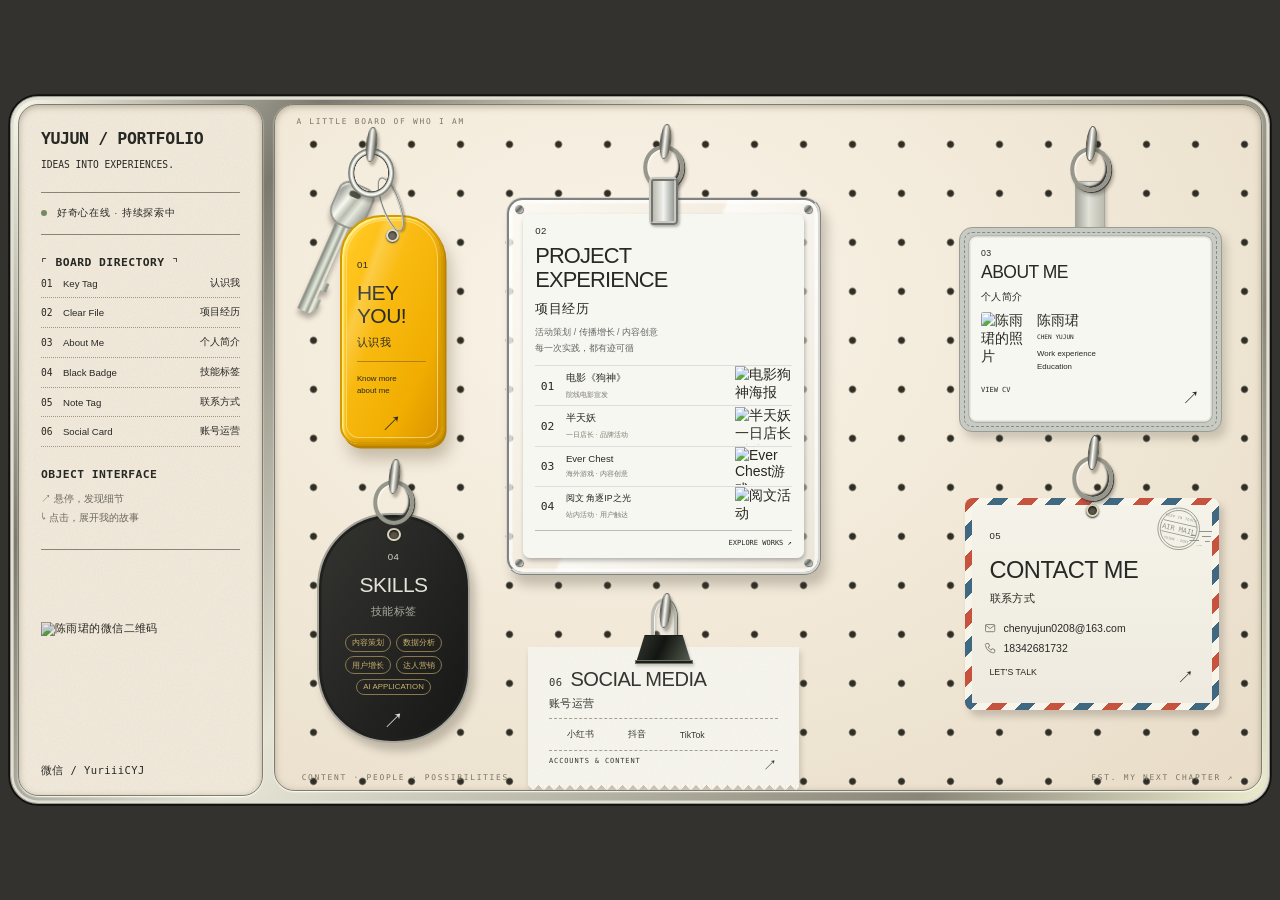
==== index.html @ a18d9fef "Add files via upload" ====
<!doctype html><html lang="zh-CN"><head><meta charset="utf-8"><meta name="viewport" content="width=device-width,initial-scale=1"><meta name="description" content="陈雨珺的作品洞洞板：产品运营、内容运营与品牌传播。"><title>陈雨珺 · 作品洞洞板</title><link rel="stylesheet" href="style.css"><link rel="preload" as="image" href="assets/contact-paper.webp"></head><body>
<main class="frame"><aside class="sidebar"><header><b>YUJUN / PORTFOLIO</b><p>IDEAS INTO EXPERIENCES.</p></header><div class="availability"><span></span> 好奇心在线 · 持续探索中</div><nav aria-label="作品集导览"><div class="section-label">⌜ BOARD DIRECTORY ⌝</div><button data-open="about"><i>01</i> Key Tag <em>认识我</em></button><button data-open="projects"><i>02</i> Clear File <em>项目经历</em></button><button data-open="profile"><i>03</i> About Me <em>个人简介</em></button><button data-open="skills"><i>04</i> Black Badge <em>技能标签</em></button><button data-open="contact"><i>05</i> Note Tag <em>联系方式</em></button><button data-open="accounts"><i>06</i> Social Card <em>账号运营</em></button></nav><div class="instructions"><b>OBJECT INTERFACE</b><p>↗ 悬停，发现细节<br>↳ 点击，展开我的故事</p></div><div class="statement">CURIOUS<br>ABOUT PEOPLE.<br>SERIOUS<br>ABOUT CONTENT<span>✳</span></div><footer class="qr-space" aria-label="微信二维码及微信号"><img src="assets/wechat-qr.png.webp" alt="陈雨珺的微信二维码" width="150" height="150"><span>微信 / YuriiiCYJ</span></footer></aside>
<section class="board" aria-label="互动作品洞洞板"><div class="board-top">A LITTLE BOARD OF WHO I AM</div>
<div class="object key-object"><span class="pin fixed-pin"></span><div class="key-assembly"><div class="hardware"><span class="ring"></span></div><div class="silver-key" aria-hidden="true"><span></span></div><button class="keytag" data-open="about"><span class="eyelet"></span><h2 class="tag-heading"><span class="tag-number">01</span>HEY<br>YOU!</h2><p class="tag-subtitle">认识我</p><div class="tiny">Know more<br>about me</div><span class="arrow">↗</span></button></div></div>
<div class="object works-object"><div class="hardware"><span class="pin"></span><span class="ring"></span></div><div class="clip"></div><div class="clear-badge" data-open="projects" role="button" tabindex="0" aria-label="打开Project"><span class="screw tl"></span><span class="screw tr"></span><span class="screw bl"></span><span class="screw br"></span><div class="work-paper"><h1 class="project-title tag-heading"><span class="tag-number">02</span>PROJECT<br>EXPERIENCE</h1><p class="project-subtitle tag-subtitle">项目经历</p><p class="work-intro">活动策划 / 传播增长 / 内容创意<br>每一次实践，都有迹可循</p><div class="project-list"><div><a class="project-row-link" href="dogman.html" aria-label="查看项目01详情"></a><b>01</b><span>电影《狗神》<small>院线电影宣发</small></span><img src="assets/image2.png.webp" alt="电影狗神海报"></div><div><a class="project-row-link" href="bantianyao.html" aria-label="查看项目02详情"></a><b>02</b><span>半天妖<small>一日店长 · 品牌活动</small></span><img src="assets/image12.png.webp" alt="半天妖一日店长活动"></div><div><a class="project-row-link" href="ever-chest.html" aria-label="查看项目03详情"></a><b>03</b><span>Ever Chest<small>海外游戏 · 内容创意</small></span><img src="assets/image18.jpeg.webp" alt="Ever Chest游戏"></div><div><a class="project-row-link" href="yuewen.html" aria-label="查看项目04详情"></a><b>04</b><span>阅文 角逐IP之光<small>站内活动 · 用户触达</small></span><img src="assets/image26.jpeg.webp" alt="阅文活动"></div></div><div class="badge-bottom"><span>EXPLORE WORKS ↗</span></div></div></div></div>
<div class="object profile-object"><div class="hardware"><span class="pin"></span><span class="ring"></span></div><div class="strap"></div><button class="id-holder" data-open="profile"><div class="id-card"><div class="profile-heading"><h2 class="tag-heading"><span class="tag-number">03</span>ABOUT ME</h2><p class="tag-subtitle">个人简介</p></div><section><img src="assets/image1.jpeg.webp" alt="陈雨珺的照片"><span><b>陈雨珺</b><small>CHEN YUJUN</small><p>Work experience<br>Education</p></span></section><footer>VIEW CV <span>↗</span></footer></div></button></div>
<div class="object skills-object"><div class="hardware"><span class="pin"></span><span class="ring"></span></div><button class="black-tag" data-open="skills"><span class="eyelet"></span><h2 class="tag-heading"><span class="tag-number">04</span>SKILLS</h2><p class="tag-subtitle">技能标签</p><div class="pills"><span>内容策划</span><span>数据分析</span><span>用户增长</span><span>达人营销</span><span>AI APPLICATION</span></div><span class="arrow">↗</span></button></div>
<div class="object contact-object"><div class="hardware"><span class="pin"></span><span class="ring"></span></div><button class="airmail" data-open="contact"><span class="eyelet"></span><div class="postmark" aria-hidden="true"><span>KEEP IN TOUCH</span><b>AIR MAIL</b><small>YUJUN · POST</small></div><h2 class="tag-heading"><span class="tag-number">05</span>CONTACT ME</h2><p class="tag-subtitle">联系方式</p><div class="contact-methods"><span aria-label="邮箱 chenyujun0208@163.com"><svg viewBox="0 0 24 24" fill="none" stroke="currentColor" stroke-width="1.5" aria-hidden="true"><rect x="3" y="5" width="18" height="14" rx="2"/><path d="m3 6 9 7 9-7"/></svg><span>chenyujun0208@163.com</span></span><span aria-label="电话 18342681732"><svg viewBox="0 0 24 24" fill="none" stroke="currentColor" stroke-width="1.5" aria-hidden="true"><path d="M5 3h4l2 5-3 2c2 3 3 4 6 6l2-3 5 2v4c0 2-2 3-4 2C9 19 5 15 3 7 2 5 3 3 5 3Z"/></svg><span>18342681732</span></span></div><footer>LET’S TALK <span>↗</span></footer></button></div>
<div class="object accounts-object receipt-object"><span class="pin fixed-pin"></span><div class="receipt-assembly key-assembly"><div class="binder-clip" aria-hidden="true"><i></i><b></b><span></span></div><button class="receipt-tag" data-open="accounts"><h2 class="tag-heading"><span class="tag-number">06</span>SOCIAL MEDIA</h2><p class="tag-subtitle">账号运营</p><div class="receipt-rule"></div><div class="receipt-platforms"><span><img src="assets/logo-xiaohongshu.svg" alt="">小红书</span><span><img src="assets/logo-tiktok.svg" alt="">抖音</span><span><img src="assets/logo-tiktok.svg" alt="">TikTok</span></div><footer>ACCOUNTS & CONTENT <span>↗</span></footer></button></div></div><div class="board-bottom">CONTENT · PEOPLE · POSSIBILITIES <span>EST. MY NEXT CHAPTER ↗</span></div></section></main>
<dialog id="modal" aria-labelledby="modal-title"><button class="close" aria-label="关闭弹窗">×</button><div id="modal-body"></div></dialog><div class="toast" role="status"></div><script src="app.js"></script></body></html>
---- style.css ----
*{box-sizing:border-box} :root{--ink:#282824;--paper:#f1e9da;--yellow:#f5ba13}body{margin:0;background:#33322e;color:var(--ink);font-family:Arial,"Microsoft YaHei",sans-serif}button{font:inherit;color:inherit;cursor:pointer}button:focus-visible{outline:3px solid #3d7280;outline-offset:6px}button{ -webkit-tap-highlight-color:transparent} .frame{margin:12px;min-height:calc(100vh - 24px);display:grid;grid-template-columns:295px 1fr;padding:8px;gap:12px;border-radius:32px;background:linear-gradient(125deg,#f9f9ec,#7b796d 18%,#e6e5d6 40%,#898678 80%,#eeeece);border:2px solid #9f9c8c;box-shadow:inset 0 0 0 3px #e2e0d6,0 0 0 2px #111}.sidebar,.board{border-radius:23px;border:2px solid #807b6b;box-shadow:inset 0 2px 7px #79725a80,0 1px 2px #fff;background-color:var(--paper)}.sidebar{padding:37px 27px 23px;display:flex;flex-direction:column;background-image:url("data:image/svg+xml,%3Csvg viewBox='0 0 180 180' xmlns='http://www.w3.org/2000/svg'%3E%3Cfilter id='n'%3E%3CfeTurbulence type='fractalNoise' baseFrequency='.8' numOctaves='3' stitchTiles='stitch'/%3E%3C/filter%3E%3Cpath fill='%238b7960' opacity='.1' filter='url(%23n)' d='M0 0h180v180H0z'/%3E%3C/svg%3E")}header b{font:700 19px monospace;letter-spacing:-.5px}header p{font:11px monospace;margin:12px 0 26px}.availability{border-block:1px solid #898476;padding:21px 0;font-size:11px;letter-spacing:1px}.availability span{display:inline-block;width:7px;height:7px;background:#788865;border-radius:50%;margin-right:7px}nav{margin-top:32px}.section-label,.instructions b{font:700 13px monospace;letter-spacing:.5px}nav button{display:flex;gap:12px;align-items:center;width:100%;background:none;border:0;border-bottom:1px dotted #9e9788;padding:10px 0;font-size:11px;text-align:left}nav button:hover{color:#9d7200;transform:translateX(3px)}nav i{font:11px monospace}nav em{font:11px monospace;margin-left:auto}.instructions{padding:27px 0 19px;border-bottom:1px solid #898476}.instructions p{font-size:11px;line-height:1.9;color:#6c685d}.statement{font-family:Impact,'Arial Narrow',sans-serif;font-stretch:condensed;font-size:33px;line-height:1.04;letter-spacing:-1px;margin:28px 0 23px;position:relative}.statement>span{position:absolute;font:54px Arial;right:0;bottom:0;color:#a88a30}.sidebar>footer{margin-top:auto;font:10px monospace}.sidebar footer p{font:10px Arial;margin:9px 0 17px}.sidebar footer small{font-size:8px;color:#777165}.board{position:relative;min-height:790px;overflow:hidden;background-image:radial-gradient(circle at center,#2e2d28 0 3px,#615b4c 3.5px,#f9f1e0 5px,transparent 5.5px),radial-gradient(ellipse at 35% 30%,#faf4e8,#e8dcc7);background-size:56px 56px,100% 100%;background-position:16px 17px,0 0}.board-top,.board-bottom{position:absolute;font:9px monospace;letter-spacing:2px;color:#7d7462;left:31px;right:31px}.board-top{top:21px}.board-bottom{bottom:20px;display:flex;justify-content:space-between}.object{position:absolute;transform-origin:50% 0}.hardware{position:absolute;top:0;left:50%;transform:translateX(-50%);width:52px;height:92px;z-index:5;pointer-events:none}.pin{position:absolute;top:0;left:21px;width:12px;height:40px;border:2px solid #5c5c54;border-radius:60%;background:linear-gradient(90deg,#59584e,#fff 43%,#c6c5b9 60%,#58574e);box-shadow:3px 4px 3px #29261f55;z-index:2;transform:rotate(6deg)}.ring{position:absolute;top:24px;left:3px;width:47px;height:51px;border:5px solid #97968a;border-radius:50%;box-shadow:inset 1px 1px 2px #fff,inset -2px -2px 2px #333,1px 1px 1px #333,3px 4px 4px #332e2755;background:transparent}.object button{transition:transform .3s,filter .3s}.object button:hover{transform:rotate(-2deg) translateY(-4px);filter:brightness(1.03)}.eyelet{display:block;width:15px;height:15px;background:#595548;border:3px solid #dad6bd;box-shadow:0 1px 2px #24231c,inset 0 1px 3px #000;border-radius:50%;position:absolute;left:calc(50% - 7px);top:14px}.key-object{left:6%;top:43px;width:150px;height:350px}.keytag{position:absolute;left:40px;top:100px;width:118px;height:262px;border-radius:48px 48px 20px 20px;text-align:left;padding:50px 17px 18px;background:linear-gradient(100deg,#efae00,#ffcc25 45%,#f3b000);border:3px solid #d39b06;box-shadow:inset 0 0 0 2px #ffdf68,6px 10px 12px #4b351d35}.keytag:before{content:'';position:absolute;width:6px;height:57px;background:linear-gradient(90deg,#494a45,#eee,#666);border-radius:50%;left:53px;top:-35px;transform:rotate(-14deg)}small{font-family:monospace}.keytag small{font-size:10px}.keytag h2{font-size:23px;font-weight:500;line-height:1.02;margin:13px 0 6px}.keytag p{font-size:12px;margin:0}.tiny{font-size:9px;line-height:1.5;border-top:1px solid #ad840c;padding-top:12px;margin-top:13px}.arrow{display:block;font-size:24px;text-align:center;margin-top:15px}.silver-key{position:absolute;left:14px;top:64px;width:35px;height:146px;transform:rotate(24deg);background:linear-gradient(90deg,#646661,#efefea 45%,#8f9188);clip-path:polygon(0 0,100% 0,100% 37%,63% 45%,63% 75%,88% 75%,88% 84%,64% 84%,64% 91%,82% 91%,82% 100%,37% 100%,37% 45%,0 37%);filter:drop-shadow(3px 3px 2px #333)}.works-object{left:32%;top:42px;width:35%;height:680px}.clip{position:absolute;top:62px;left:calc(50% - 17px);width:34px;height:55px;border:5px ridge #c7c8c1;border-radius:5px;z-index:6;background:linear-gradient(90deg,#bbb9ad,#f1f3ef,#989b95);box-shadow:2px 2px 3px #3336}.clear-badge{position:absolute;top:93px;width:100%;height:580px;padding:20px 16px;background:linear-gradient(115deg,#ffffff95,#eee8dd55 45%,#ffffffb0 46%,#e2e0d678);border:4px ridge #d7d8d1;border-radius:19px;box-shadow:7px 12px 12px #4d453747,inset 0 0 0 4px #fff9;text-align:left}.work-paper{background:#f7f7f1;height:100%;padding:22px 16px 14px;border-radius:8px;box-shadow:1px 3px 5px #5556}.work-paper>small{font-size:9px;letter-spacing:1px}.work-paper h1{font-size:clamp(27px,2.6vw,43px);font-weight:500;line-height:1.3;letter-spacing:-2px;margin:23px 0 17px}.work-paper h1 span{border-bottom:5px solid var(--yellow)}.work-intro{font-size:10px;line-height:1.8;margin-bottom:22px;color:#666}.project-list>div{height:61px;display:flex;align-items:center;border-top:1px solid #ddd;overflow:hidden}.project-list b{align-self:stretch;width:28px;display:grid;place-items:center;font:13px monospace}.project-list>div:first-child b{background:var(--yellow)}.project-list span{flex:1;padding:0 7px;font-size:12px;white-space:nowrap}.project-list small{display:block;font:8px Arial;margin-top:6px;color:#797970}.project-list img{width:74px;height:58px;object-fit:cover}.badge-bottom{border-top:1px solid #bbb;padding-top:16px;margin-top:4px;font-size:10px;display:flex;justify-content:space-between}.badge-bottom span{font:8px monospace}.screw{position:absolute;width:9px;height:9px;border-radius:50%;background:linear-gradient(135deg,#fff,#626661,#e9e9e1);box-shadow:1px 1px 1px #777}.tl{top:6px;left:7px}.tr{top:6px;right:7px}.bl{bottom:6px;left:7px}.br{bottom:6px;right:7px}.profile-object{right:5%;top:48px;width:25%;height:290px}.strap{position:absolute;top:63px;left:calc(50% - 17px);width:34px;height:94px;background:linear-gradient(90deg,#a3a59b,#e1e1d7 45%,#bbbbb0);box-shadow:2px 2px 4px #534e4450;border:1px solid #a7a89d}.id-holder{position:absolute;top:140px;background:#c8cbc3;padding:12px;border:1px solid #999c92;outline:1px dashed #858b82;outline-offset:-7px;border-radius:15px;width:100%;transform:rotate(3deg);box-shadow:5px 8px 10px #4a453638}.id-card{background:#f7f7f1;padding:12px;text-align:left;border-radius:6px;box-shadow:0 0 0 2px #e7e9df,0 0 0 3px #a5a89f}.id-card>div{font:12px monospace;display:flex;justify-content:space-between}.id-card>div small{font:9px Arial}.id-card section{display:flex;gap:12px;margin:15px 0 10px}.id-card img{width:55px;height:70px;object-fit:cover;border-radius:3px}.id-card section b{font-size:16px;font-weight:500}.id-card section small{display:block;font-size:7px;margin-top:4px}.id-card section p{font-size:9px;line-height:1.6}.id-card footer{display:flex;justify-content:space-between;font:8px monospace}.id-card footer span{font:20px Arial}.skills-object{left:8%;top:417px;width:175px;height:320px}.black-tag{position:absolute;top:62px;width:175px;height:263px;border-radius:85px;background:linear-gradient(120deg,#343431,#161715);border:3px double #a5a49b;box-shadow:6px 9px 10px #3d362c45,inset 0 0 0 3px #20211e;color:#e4e3d9;padding:44px 12px 20px}.black-tag small{font-size:8px;color:#9e9f95}.black-tag h2{font-size:24px;font-weight:400;margin:13px 0 2px;letter-spacing:2px}.black-tag p{font-size:12px;color:#aaa99f;margin:0 0 17px}.pills{display:flex;gap:5px;flex-wrap:wrap;justify-content:center}.pills span{border:1px solid #8a7750;border-radius:20px;font-size:9px;color:#cbb16d;padding:3px 7px}.black-tag .arrow{margin-top:14px}.contact-object{right:8%;top:400px;width:25%;height:322px}.airmail{position:absolute;top:75px;width:100%;padding:30px 20px 17px;border:9px solid transparent;border-radius:9px;background:linear-gradient(#f5f3e9,#eeeae0) padding-box,repeating-linear-gradient(135deg,#c5533e 0 12px,#f7f5e9 12px 23px,#416881 23px 35px,#f7f5e9 35px 47px) border-box;transform:rotate(-4deg);box-shadow:5px 7px 9px #4a3f353d;text-align:left}.airmail .eyelet{top:-1px}.airmail>small{font-size:8px}.airmail h2{font-size:25px;font-weight:500;line-height:1.05;margin:18px 0 10px;letter-spacing:-1px}.airmail p{font-size:11px}.contact-line{font:9px monospace;margin:22px 0 12px}.airmail footer{font-size:10px;display:flex;justify-content:space-between}.airmail footer span{font-size:19px}.stamp{position:absolute;right:15px;top:24px;border:1px dashed #8b8879;width:42px;height:48px;font-size:31px;text-align:center;color:#a5852a;transform:rotate(8deg)}.stamp small{display:block;font-size:5px;color:#555}.note{position:absolute;right:1.5%;top:377px;width:77px;transform:rotate(7deg);padding:23px 8px 10px;background:#ece3ce;box-shadow:3px 6px 5px #50443030;clip-path:polygon(0 0,100% 0,100% 98%,93% 100%,84% 98%,72% 100%,62% 98%,50% 100%,39% 98%,28% 100%,16% 98%,0 100%);z-index:0}.note b{font:8px monospace;line-height:1.4}.note p{font-size:7px;line-height:1.8}.note small{font:5px monospace}.tape{position:absolute;top:0;left:22px;background:#e8af00b3;width:30px;height:16px;transform:rotate(-5deg)}.barcode{height:20px;background:repeating-linear-gradient(90deg,#4a453b 0 1px,transparent 1px 3px,#4a453b 3px 5px,transparent 5px 7px);margin:12px 0 4px}dialog{border:1px solid #9a9585;border-radius:21px;padding:0;width:min(900px,90vw);max-height:88vh;color:#292924;background:#f5f2e9;box-shadow:0 30px 100px #0007}dialog::backdrop{background:#29261e66;backdrop-filter:blur(7px)}.close{position:absolute;right:19px;top:17px;width:34px;height:34px;z-index:3;border:1px solid #aaa6;border-radius:50%;background:transparent;color:inherit;font-size:25px}.modal-inner{padding:48px}.modal-eyebrow{font:10px monospace;letter-spacing:2px;color:#97896a}.modal-inner h2{font-size:31px;font-weight:400;margin:16px 0 30px}.about-modal{background:#171916;color:#f5f2e9;width:min(470px,90vw)}.about-modal .modal-inner{padding:35px 32px 0}.about-modal h2{font-size:16px;border-bottom:1px solid #c9c8be;padding-bottom:22px;margin:4px 0 20px}.about-copy{font-size:17px;line-height:2}.about-copy em{color:#f3c329;font-style:normal}.about-bottom{margin:30px -32px 0;padding:32px;background:var(--yellow);color:#292819}.about-bottom strong{font:48px Impact,Arial;line-height:.95;letter-spacing:-2px}.about-bottom p{font-size:11px;line-height:1.7;margin-top:20px}.profile-grid{display:grid;grid-template-columns:180px 1fr;gap:38px}.portrait{width:150px;border-radius:4px}.profile-grid h3{font-size:25px;font-weight:400}.profile-grid p{line-height:1.9;font-size:13px}.info-row{border-top:1px solid #d2cdbf;padding:16px 0}.info-row b{font-size:12px;color:#967121}.info-row p{margin:8px 0 0}.dark-modal{background:#151619;color:#eee}.carousel{display:flex;gap:20px;overflow-x:auto;scroll-snap-type:x mandatory;padding:12px 5px 27px;scrollbar-color:#a18d53 #343432}.skill-card{flex:0 0 215px;scroll-snap-align:start}.skill-art{height:235px;border-radius:110px;background:#e5ddca;position:relative;padding:48px 25px;overflow:hidden;color:#252825}.skill-art:before{content:'';position:absolute;top:20px;left:calc(50% - 8px);width:16px;height:16px;background:#1a1d19;border-radius:50%;box-shadow:inset 0 0 0 3px #b4ae9d}.skill-art .symbol{font:bold 70px monospace;letter-spacing:-8px;margin-top:15px}.skill-art .strip{position:absolute;bottom:37px;left:-10px;background:#e9b917;width:250px;padding:9px;transform:rotate(-9deg);font:12px monospace;text-align:center}.skill-card:nth-child(even) .skill-art{background:#bcc3b7}.skill-card h3{font-size:17px;margin:20px 0 8px}.skill-card p{font-size:11px;line-height:1.8;color:#aaa}.carousel-controls{display:flex;justify-content:space-between;align-items:center;font:10px monospace;color:#aaa}.carousel-controls button{border:1px solid #8886;border-radius:50%;width:37px;height:37px;background:transparent;color:inherit;margin-left:8px}.contact-card{flex:0 0 300px;scroll-snap-align:center;border-radius:10px;background:#e9bd32;padding:30px;color:#292820;min-height:230px}.contact-card:nth-child(2){background:#d2d9ca}.contact-card:nth-child(3){background:#e4dac5}.contact-card h3{font-size:24px;font-weight:400}.contact-card p{font:14px monospace;overflow-wrap:anywhere}.contact-card button,.contact-card a{display:inline-block;margin-top:15px;border:1px solid #5557;padding:9px 12px;color:inherit;font-size:11px;background:none;text-decoration:none;border-radius:3px}.toast{position:fixed;bottom:25px;left:50%;transform:translateX(-50%);background:#232822;color:#fff;padding:12px 20px;border-radius:30px;opacity:0;pointer-events:none;transition:opacity .2s;font-size:12px;z-index:10}.toast.show{opacity:1}.project-preview{display:flex;gap:14px;overflow-x:auto}.project-preview img{width:130px;height:170px;object-fit:cover;border-radius:5px}.project-preview p{font-size:11px}.coming{border-top:1px solid #ccc;padding-top:18px;margin-top:24px;font-size:13px;color:#79715f}@media(min-width:1600px){.frame{grid-template-columns:330px 1fr}.board{min-height:calc(100vh - 44px)}.works-object{width:33%;left:33%}.clear-badge{height:620px}.project-list>div{height:70px}.project-list img{height:67px;width:90px}.skills-object{top:46%;left:11%}.contact-object{top:46%}.profile-object{width:24%}.note{top:48%}}@media(max-width:1150px){.frame{grid-template-columns:240px 1fr}.sidebar{padding:30px 20px}.statement{font-size:27px}.board{min-height:780px}.works-object{left:31%;width:37%}.key-object{left:1%;transform:scale(.85);transform-origin:top left}.skills-object{left:3%;transform:scale(.85);transform-origin:top left}.profile-object{right:3%;width:27%}.id-holder{padding:10px}.id-card{padding:8px}.id-card section{gap:6px}.id-card img{width:42px;height:59px}.id-card section b{font-size:14px}.contact-object{right:2%;width:28%}.note{display:none}.work-paper{padding:20px 10px}.project-list img{width:54px}.project-list span{font-size:10px}.airmail{padding:30px 12px 14px}.contact-line{font-size:8px}}@media(max-width:800px){.frame{grid-template-columns:1fr;margin:6px;padding:6px;gap:8px;border-radius:25px}.sidebar{padding:22px}.sidebar header{display:flex;align-items:center;justify-content:space-between}.sidebar header p{margin:0;font-size:8px}.availability,.instructions,.statement,.sidebar>footer,.section-label{display:none}nav{display:flex;margin-top:17px;gap:12px}nav button{font-size:10px;gap:4px;padding:7px 0;justify-content:center}nav em{display:none}.board{min-height:1060px}.works-object{left:39%;top:35px;width:55%;height:630px}.clear-badge{height:555px}.work-paper h1{font-size:33px}.key-object{left:4%;top:38px;transform:scale(.85)}.skills-object{left:5%;top:390px;transform:scale(.86)}.profile-object{left:5%;top:744px;width:43%}.profile-object .hardware{top:-90px}.strap{top:-20px;height:63px}.id-holder{top:40px}.contact-object{top:707px;right:5%;width:43%}.airmail{padding:26px 15px 14px}.board-top{font-size:7px;left:20px}.board-bottom{font-size:7px;letter-spacing:0;left:20px;right:20px}.board-bottom span{display:none}.profile-grid{grid-template-columns:1fr;gap:12px}.profile-grid>div:first-child{display:flex;align-items:center;gap:20px}.portrait{width:85px}.modal-inner{padding:42px 24px 25px}.modal-inner h2{font-size:26px}.skill-card{flex-basis:190px}.contact-card{flex-basis:260px}.project-list span{font-size:11px}.project-list img{width:60px}}@media(prefers-reduced-motion:reduce){*{transition:none!important;scroll-behavior:auto!important}}
@media(max-width:500px){nav{gap:6px}nav button{font-size:9px;white-space:nowrap;gap:3px}.board{min-height:1640px}.key-object{left:8%;top:48px;transform:scale(.83)}.skills-object{left:auto;right:4%;top:58px;transform:scale(.82);transform-origin:top right}.works-object{left:8%;top:395px;width:84%}.clear-badge{height:560px}.work-paper{padding:23px 17px}.work-paper h1{font-size:35px}.project-list span{font-size:12px}.project-list img{width:80px}.profile-object{left:13%;top:1100px;width:74%}.profile-object .hardware{top:-85px}.id-card{padding:13px}.id-card img{width:58px;height:73px}.id-card section{gap:15px}.id-card section b{font-size:18px}.id-card section p{font-size:11px}.contact-object{top:1300px;right:14%;width:72%}.airmail{padding:30px 24px 18px}.contact-line{font-size:10px}.airmail h2{font-size:28px}.board-top{letter-spacing:1px}.note{display:none}}@media(hover:none){.object button:hover{transform:none}.id-holder{transform:rotate(2deg)}.airmail{transform:rotate(-3deg)}}

/* Revised board labels and interactions */
.qr-space{min-height:112px}.work-paper h1.project-title{font-family:Arial,sans-serif;font-size:clamp(21px,2.1vw,32px);font-weight:500;letter-spacing:-1px;line-height:1.13;margin:20px 0 9px}.project-subtitle{font-size:17px;margin:0 0 18px}.work-intro{font-size:10px}.clear-badge:hover{transform:none!important}.project-list{overflow:visible}.project-list>div{position:relative;transform-origin:center;transition:transform .45s ease,box-shadow .45s ease,background .4s;overflow:visible}.project-list>div:first-child b{background:transparent}.project-list b{transition:background .4s}.project-list>div:hover{z-index:2;background:#fffef7;animation:project-breathe 2.4s ease-in-out infinite;box-shadow:0 5px 15px #41361b20}.project-list>div:hover b{background:var(--yellow)}@keyframes project-breathe{0%,100%{transform:scale(1.025)}50%{transform:scale(1.065)}}.profile-object{top:38px}.contact-object{top:361px;right:5%;width:25%}.airmail{padding:25px 18px 14px}.airmail h2{font-size:25px;margin:17px 0 8px;max-width:160px}.airmail .stamp{top:14px;right:12px;transform:rotate(10deg) scale(.8);transform-origin:top right}.contact-methods{display:flex;gap:16px;font-size:11px;margin:18px 0}.accounts-object{right:4%;top:628px;width:26%;height:170px}.accounts-object .hardware{transform:translateX(-50%) scale(.7);transform-origin:top center}.account-tag{position:absolute;top:45px;width:100%;border:1px solid #8e9480;outline:1px dashed #899078;outline-offset:-6px;border-radius:8px;background:linear-gradient(115deg,#e0e3cf,#c6cdb5);box-shadow:4px 7px 9px #4a3f353d;padding:23px 19px 13px;text-align:left;transform:rotate(3deg)}.account-tag .eyelet{top:8px;width:11px;height:11px}.account-tag>small{font-size:8px;letter-spacing:1px}.account-tag h2{font-size:21px;font-weight:400;margin:10px 0}.account-tag p{font-size:10px;margin:6px 0 14px}.account-tag footer{font:8px monospace;display:flex;justify-content:space-between}.account-tag footer span{font:18px Arial}.board{min-height:870px}.skills-hint{font-size:12px;color:#999c92;margin-top:-13px}.text-skills{display:grid;grid-template-columns:repeat(3,1fr);gap:20px;padding:25px 5px}.text-skill{border:1px solid #827c65;border-radius:7px;background:#e9e2cf;color:#282921;text-align:left;padding:23px 21px;transform:rotate(var(--tilt));transition:transform .35s,background .35s,box-shadow .35s;align-self:start;min-height:175px;box-shadow:3px 6px 0 #0003}.text-skill:nth-child(even){background:#c7cdbb}.text-skill small{font-size:8px;letter-spacing:1px}.text-skill h3{font-size:20px;font-weight:500;margin:22px 0 15px;display:flex;justify-content:space-between}.text-skill h3 span{font-size:18px;color:#777}.text-skill p{font-size:11px;line-height:1.8;margin:0}.text-skill:hover,.text-skill[aria-expanded=true]{transform:rotate(0) translateY(-6px);background:#f0c846;box-shadow:5px 13px 20px #0004}.skill-detail{border-top:1px solid #78705760;margin-top:17px;padding-top:14px;font-size:12px;line-height:1.8}.account-list{display:grid;grid-template-columns:1fr 1fr;gap:15px}.account-list article{border:1px solid #c5c6b5;padding:24px;border-radius:7px;background:#e8eadf}.account-list article:first-child{grid-column:1/-1}.account-list small{font-size:9px;color:#6d775c;letter-spacing:1px}.account-list h3{font-size:21px;font-weight:500;margin:12px 0}.account-list p,.accounts-intro{font-size:12px;color:#6b6c60;line-height:1.7}.account-stats{display:flex;gap:35px;margin:23px 0 12px}.account-stats span{font-size:11px}.account-stats b{display:block;font-size:27px;font-weight:500;margin-bottom:7px}.account-list .source-note{font-size:9px;color:#888}.id-card>div{font-size:11px}.id-card>div small{font-size:9px}
@media(min-width:1600px){.board{min-height:max(870px,calc(100vh - 44px))}.contact-object{top:360px}.accounts-object{top:640px}.skills-object{top:417px}}
@media(min-width:801px) and (max-width:1150px){.contact-object{right:2%;width:28%;top:350px}.accounts-object{right:2%;width:28%;top:610px}.airmail h2{font-size:23px;max-width:125px}.id-card>div{font-size:9px}.id-card>div small{font-size:8px}.work-paper h1.project-title{font-size:21px}.project-subtitle{font-size:15px}.work-intro{font-size:9px}.contact-methods{gap:12px}.qr-space{min-height:105px}.board{min-height:840px}}
@media(max-width:800px){nav{flex-wrap:wrap;gap:7px 13px}nav button{width:calc(33.333% - 9px);justify-content:space-between;font-size:10px}nav em{display:inline;font-size:9px}.qr-space{display:none!important}.board{min-height:1300px}.profile-object{top:744px}.contact-object{top:707px;right:5%;width:43%}.accounts-object{top:1060px;right:15%;width:70%}.account-tag{padding:27px 24px 18px}.text-skills{grid-template-columns:1fr 1fr;gap:18px}.text-skill{padding:20px 16px}.account-stats{gap:20px}.work-paper h1.project-title{font-size:26px}}
@media(max-width:500px){.board{min-height:1910px}.profile-object{top:1100px}.contact-object{top:1330px;right:14%;width:72%}.accounts-object{top:1640px;right:14%;width:72%}.airmail{padding:30px 24px 20px}.airmail h2{font-size:29px}.work-paper h1.project-title{font-size:31px}.project-subtitle{font-size:19px}.work-intro{font-size:10px}.text-skills{grid-template-columns:1fr;gap:20px;padding:23px 8px}.text-skill{min-height:155px}.account-list{grid-template-columns:1fr}.account-stats{gap:19px}.account-stats b{font-size:22px}.account-list article{padding:19px}.account-stats span{font-size:10px}.id-card>div{font-size:12px}.id-card>div small{font-size:10px}}
@media(prefers-reduced-motion:reduce){.project-list>div:hover{animation:none;transform:scale(1.025)}}
@media(min-width:801px){.board{min-height:max(920px,calc(100vh - 44px))}.accounts-object{top:675px}}
@media(min-width:801px) and (max-width:1150px){.board{min-height:910px}.accounts-object{top:665px}}
@media(max-width:500px){.clear-badge{height:585px}.accounts-object{top:1680px}.board{min-height:1950px}}

/* Physical objects and resume */
.badge-bottom{justify-content:flex-end}.project-list span{white-space:normal}.project-list>div:last-child>span{font-size:10px}.contact-methods{display:flex;flex-direction:column;gap:9px;margin:18px -6px 15px}.contact-methods>span{display:flex;align-items:center;gap:6px;font-size:10px;white-space:nowrap}.contact-methods svg{width:14px;height:14px;flex:none;opacity:.7}.contact-methods small{font-size:8px;color:#777064}.postmark{position:absolute;right:13px;top:13px;width:61px;height:61px;border:1px solid #62675c;border-radius:50%;color:#62675c;display:flex;flex-direction:column;align-items:center;justify-content:center;transform:rotate(13deg);opacity:.68;outline:1px solid #62675c;outline-offset:-5px}.postmark span{font:5px monospace;letter-spacing:.5px}.postmark b{font:10px monospace;border-block:1px solid;margin:4px 0;padding:2px 0}.postmark small{font:5px monospace}.postmark:after{content:'';position:absolute;width:28px;height:25px;right:-17px;top:20px;background:repeating-linear-gradient(0deg,transparent 0 6px,#62675c 6px 7px);transform:skewY(-10deg)}.accounts-object{top:675px}.accounts-object .hardware{display:none}.account-tag.polaroid{top:35px;padding:12px 12px 17px;background:linear-gradient(120deg,#fffefa,#e9e7df);border:1px solid #d7d2c8;outline:none;border-radius:2px;box-shadow:1px 2px 1px #c7c2b8,5px 12px 15px #342c2740;transform:rotate(4deg)}.polaroid-photo{aspect-ratio:1.4;overflow:hidden;position:relative;background:#636050;box-shadow:inset 0 0 4px #0005}.polaroid-photo img{width:100%;height:100%;object-fit:cover;object-position:50% 44%;filter:saturate(.72) contrast(.94)}.polaroid-photo small{position:absolute;bottom:0;left:0;right:0;padding:20px 8px 7px;background:linear-gradient(transparent,#0008);color:#fff;font:8px monospace;letter-spacing:1px}.polaroid h2{display:flex;justify-content:space-between;font-size:21px;margin:15px 5px 7px}.polaroid h2 span{font-size:18px}.polaroid p{margin:0 5px;font-size:9px}.photo-tape{position:absolute;z-index:2;left:34%;top:-13px;width:36%;height:25px;background:#dac78bb0;transform:rotate(-7deg);box-shadow:inset 0 0 5px #f4e4b460;clip-path:polygon(2% 0,100% 4%,98% 95%,0 100%)}.board{min-height:max(1030px,calc(100vh - 44px))}.key-object{perspective:700px}.key-object>.fixed-pin{left:calc(50% - 5px);top:0;z-index:8}.key-assembly{position:absolute;inset:0;transform-origin:50% 24px;will-change:transform}.key-assembly .hardware .ring{border:none;background:radial-gradient(ellipse at center,transparent 51%,#44463f 53%,#d8dad0 57%,#fff 62%,#92968a 67%,#44473f 73%,transparent 76%);box-shadow:3px 5px 4px #3c322c55;width:53px;height:57px;left:0}.key-assembly .keytag,.key-assembly .keytag:hover{transform:none!important;filter:none}.keytag{background:linear-gradient(115deg,#ffdc47 0%,#ffc51e 14%,#f1ad00 74%,#d99300);box-shadow:inset 2px 2px 3px #fff7a0,inset -3px -3px 4px #c17f0070,2px 2px 0 #ce9400,4px 5px 0 #b98100,9px 17px 18px #48341545;border-color:#d49b00}.keytag:after{content:'';position:absolute;inset:4px;border:1px solid #ffe897a0;border-radius:43px 43px 15px 15px;pointer-events:none;background:linear-gradient(110deg,transparent 20%,#fff3 25%,transparent 40%)}.keytag:before{z-index:2;left:45px;top:-48px;width:17px;height:62px;border:3px ridge #d7d9ce;border-radius:50%;background:transparent;transform:rotate(-20deg);box-shadow:2px 2px 2px #3a322a50}.silver-key{clip-path:none;background:none;filter:drop-shadow(3px 6px 3px #3a322a60);width:43px;height:161px;left:9px;top:59px;transform:rotate(24deg)}.silver-key:before{content:'';position:absolute;top:0;left:0;width:43px;height:51px;border-radius:13px 13px 18px 18px;background:linear-gradient(105deg,#656963,#f8f9ef 34%,#b7bbae 50%,#e6e8de 63%,#74796e);box-shadow:inset 0 0 0 2px #8e9288,inset 2px 3px 2px #fff;z-index:1}.silver-key:after{content:'';position:absolute;top:44px;left:13px;width:22px;height:114px;background:linear-gradient(90deg,#71766a,#e8ede1 35%,#969b8e 52%,#f4f5e9 65%,#6c7365);clip-path:polygon(0 0,70% 0,70% 65%,100% 65%,100% 74%,70% 74%,70% 83%,94% 83%,94% 92%,65% 100%,0 100%)}.silver-key span{position:absolute;left:13px;top:8px;width:16px;height:9px;background:#4e5046;border-radius:6px;z-index:2;border:2px ridge #d8dccf}.cv-modal{width:min(960px,94vw)}.cv-inner h2>span{display:inline-block;font-size:13px;color:#807863;margin-left:14px}.cv-education h3,.cv-work>h3{font:12px monospace;letter-spacing:1px;border-bottom:1px solid #bbb3a2;padding-bottom:13px;color:#887023}.cv-education{margin-bottom:36px}.cv-education>div{display:grid;grid-template-columns:170px 1fr 170px;gap:15px;padding:12px 0;font-size:13px}.cv-education time,.cv-job time{font:11px monospace;color:#88816e}.cv-education b{font-weight:500}.cv-job{position:relative;border-left:1px solid #d7d0bf;margin-left:4px;padding:9px 0 23px 25px}.cv-job:before{content:'';width:7px;height:7px;border-radius:50%;background:#b3974e;position:absolute;left:-4px;top:13px}.cv-job h4{font-size:18px;margin:10px 0 6px;font-weight:500}.cv-role{font-size:12px;color:#98803f;margin:0}.cv-job ul{padding-left:17px;margin-top:17px}.cv-job li{font-size:12px;line-height:1.95;color:#57584e;margin-bottom:10px}.cv-inner{padding:45px 50px}.about-copy{font-size:16px}
@media(min-width:801px) and (max-width:1150px){.board{min-height:1030px}.contact-methods>span{font-size:8px;gap:4px}.contact-methods svg{width:12px;height:12px}.contact-methods small{font-size:7px}.postmark{width:52px;height:52px}.accounts-object{top:705px}.project-list>div:last-child>span{font-size:9px}}
@media(max-width:800px){.board{min-height:1460px}.accounts-object{top:1060px;max-width:300px}.contact-methods>span{font-size:10px}.cv-education>div{grid-template-columns:1fr 1fr}.cv-education time{grid-column:1/-1}.cv-inner{padding:45px 27px}}
@media(max-width:500px){.board{min-height:2090px}.accounts-object{top:1770px;right:14%;width:72%}.polaroid-photo{aspect-ratio:1.45}.contact-methods>span{font-size:10px}.cv-education>div{grid-template-columns:1fr}.cv-education time{grid-column:auto}.cv-inner h2>span{display:block;margin:10px 0 0}.cv-job{padding-left:18px}.cv-job h4{font-size:16px}}
@media(prefers-reduced-motion:reduce){.key-assembly{will-change:auto}}

.cv-modal .close{position:sticky;float:right;top:17px;right:auto;margin:17px 19px -51px 0;background:#f5f2e9;z-index:10}
@media(max-width:500px){nav button{width:calc(50% - 7px);gap:5px;font-size:10px}nav em{font-size:10px}.board{min-height:2130px}}
/* Consistent object typography */
.board .tag-heading{font-family:Arial,"Microsoft YaHei",sans-serif;font-weight:500;letter-spacing:-.6px;line-height:1.1;margin:0 0 9px;text-align:left}.board .tag-number{display:block;font:11px/1 Arial,sans-serif;letter-spacing:.5px;margin-bottom:15px;color:inherit}.board .tag-subtitle{font-family:Arial,"Microsoft YaHei",sans-serif;font-size:12px;font-weight:400;line-height:1.4;letter-spacing:.5px;margin:0 0 15px;text-align:left}.keytag .tag-heading{font-size:24px}.keytag .tag-number{margin-bottom:13px}.keytag .tag-subtitle{margin-bottom:0}.work-paper h1.tag-heading{font-size:clamp(21px,2.1vw,32px);margin:0 0 10px}.work-paper .tag-number{margin-bottom:23px}.work-paper .tag-subtitle{font-size:16px;margin-bottom:18px}.id-card>.profile-heading{display:block}.profile-heading .tag-heading{font-size:18px}.profile-heading .tag-number{margin-bottom:8px;font-size:10px}.profile-heading .tag-subtitle{font-size:10px;margin:0}.id-card section{margin-top:12px}.black-tag .tag-heading{font-size:24px;text-align:center}.black-tag .tag-number{font-size:11px;margin-bottom:13px;color:#d1d1c3}.black-tag .tag-subtitle{text-align:center;font-size:12px;margin-bottom:17px}.black-tag{padding-top:42px}.airmail .tag-heading{font-size:25px;max-width:170px;margin:6px 0 10px}.airmail .tag-number{margin-bottom:21px}.airmail .tag-subtitle{margin-bottom:15px}.airmail .postmark{top:9px;right:8px;transform:rotate(13deg) scale(.8);transform-origin:top right}
/* Clear acrylic ticket with a perforated stub */
.accounts-object .hardware{display:block;top:0;left:50%;transform:translateX(-50%) scale(.65)}.account-tag.acrylic-ticket{top:47px;display:flex;padding:0;width:100%;min-height:216px;border:2px solid #e9f5eeaa;outline:none;border-radius:12px;background:linear-gradient(118deg,#ffffffa3 0%,#d8e6df55 31%,#ffffffb5 32%,#ffffff30 37%,#c0d6cd4d 69%,#f9fff7a6 100%);backdrop-filter:blur(2px);box-shadow:inset 1px 2px 1px #fff,inset -2px -2px 2px #8aafa080,2px 3px 0 #a3b5aa,4px 5px 0 #e3ead9b0,8px 13px 14px #3b403833;transform:rotate(-3deg);overflow:visible;color:#303f37;text-shadow:0 1px 0 #ffffff80}.acrylic-ticket:before,.acrylic-ticket:after{content:'';position:absolute;right:39px;width:16px;height:9px;background:#ede4d1;border:1px solid #b6c5b7;z-index:2;box-shadow:inset 0 1px 2px #67746844}.acrylic-ticket:before{top:-2px;border-top:0;border-radius:0 0 12px 12px}.acrylic-ticket:after{bottom:-2px;border-bottom:0;border-radius:12px 12px 0 0}.ticket-main{flex:1;min-width:0;padding:29px 17px 20px}.ticket-main .tag-heading{font-size:25px!important;margin:0 0 9px!important;display:block}.ticket-main .tag-number{margin-bottom:14px}.ticket-main .tag-subtitle{font-size:12px;margin:0 0 17px}.ticket-platforms{font:9px/1.5 Arial,sans-serif;margin:0!important;white-space:nowrap}.ticket-stub{width:48px;flex:none;border-left:1px dashed #788f8270;display:flex;align-items:center;justify-content:space-between;flex-direction:column;padding:22px 8px 15px;background:linear-gradient(90deg,#e8f2df30,#ffffff59);border-radius:0 10px 10px 0}.ticket-stub>span:first-child{writing-mode:vertical-rl;font:8px monospace;letter-spacing:2px}.ticket-stub b{font:23px Arial;font-weight:400;color:#62796b}.ticket-stub .ticket-arrow{font:22px Arial}.ticket-hole{position:absolute;top:8px;left:calc(50% - 5px);width:11px;height:11px;border:2px ridge #d0ded0;border-radius:50%;background:#686c5960;box-shadow:inset 1px 1px 2px #3b493c,0 1px 1px #fff}
@media(min-width:801px) and (max-width:1150px){.profile-heading .tag-heading{font-size:15px}.board .profile-heading .tag-subtitle{font-size:10px}.ticket-main{padding:28px 10px 18px}.ticket-main .tag-heading{font-size:22px!important}.ticket-platforms{font-size:8px}.work-paper h1.tag-heading{font-size:21px}.airmail .tag-heading{font-size:23px;max-width:125px}.ticket-stub{width:39px}.acrylic-ticket:before,.acrylic-ticket:after{right:30px}}
@media(max-width:800px){.profile-heading .tag-heading{font-size:17px}.airmail .tag-heading{font-size:24px}}
@media(max-width:500px){.work-paper h1.tag-heading{font-size:31px}.profile-heading .tag-heading{font-size:21px}.airmail .tag-heading{font-size:27px}.accounts-object{top:1785px}.ticket-main{padding:30px 20px 22px}.ticket-main .tag-heading{font-size:28px!important}.ticket-platforms{font-size:10px}.board{min-height:2130px}}
.work-paper h1 .tag-number{border-bottom:0}.acrylic-ticket .ticket-stub b{font-size:23px}.acrylic-ticket .ticket-stub>span:first-child{font-size:8px}
@media(min-width:801px){.contact-object{top:401px}.accounts-object{top:740px}.board{min-height:max(1100px,calc(100vh - 44px))}}
@media(min-width:801px) and (max-width:1150px){.contact-object{top:395px}.accounts-object{top:750px}}

/* One pivot per hanging object. Mounting pins remain fixed to the board. */
.hanging-assembly{position:absolute;inset:0;transform-origin:50% 24px;will-change:transform}.object>.fixed-pin{left:calc(50% - 5px);top:0;z-index:8}.object .hardware{transform:translateX(-50%);top:0}.object button:hover{transform:none!important;filter:none}.object .id-holder,.object .airmail,.object .account-tag{transform:none}.accounts-object .hardware{display:block}.accounts-object .ticket-hole{top:8px}.account-tag.acrylic-ticket{background:#2358c8;color:#fff;border:2px solid #7ea9fa;backdrop-filter:none;text-shadow:none;box-shadow:inset 1px 2px 0 #8cb4ff,inset -2px -2px 0 #15449f,3px 4px 0 #153e91,8px 12px 14px #192c5838}.ticket-stub{background:#1745a6;border-color:#b9d1ff80}.acrylic-ticket .ticket-stub b{color:#fff}.ticket-main .tag-subtitle{color:#fff;font-weight:500}.ticket-platforms{font-weight:500;color:#eff5ff}.acrylic-ticket:before,.acrylic-ticket:after{background:#eee5d3;border-color:#9bb8ed}.ticket-hole{background:#192c48;border-color:#b9c9e1}
@media(min-width:801px){body.fitted-board{height:100vh;overflow:hidden;display:flex;align-items:center;justify-content:center}.fitted-board .frame{width:1440px;height:810px;min-height:0;flex:none;margin:0;grid-template-columns:280px 1fr;gap:12px}.fitted-board .board{min-height:0;height:786px}.fitted-board .sidebar{padding:28px 25px 20px}.fitted-board .sidebar nav{margin-top:22px}.fitted-board nav button{padding:9px 0}.fitted-board .availability{padding:16px 0}.fitted-board .instructions{padding:20px 0 14px}.fitted-board .statement{font-size:30px;margin:23px 0 12px}.fitted-board .qr-space{min-height:65px}.fitted-board .key-object{left:35px;top:25px;width:150px;height:360px;transform:none}.fitted-board .skills-object{left:48px;top:405px;width:175px;height:325px;transform:none}.fitted-board .works-object{left:265px;top:22px;width:360px;height:540px}.fitted-board .clear-badge{top:83px;height:470px;padding:16px}.fitted-board .work-paper{padding:16px 14px 10px}.fitted-board .work-paper h1.tag-heading{font-size:27px;line-height:1.08}.fitted-board .work-paper .tag-number{margin-bottom:10px}.fitted-board .work-paper .tag-subtitle{font-size:15px;margin-bottom:10px}.fitted-board .work-intro{margin:0 0 13px;font-size:10px}.fitted-board .project-list>div{height:50px}.fitted-board .project-list img{height:48px;width:65px}.fitted-board .project-list span{font-size:11px}.fitted-board .badge-bottom{padding-top:10px}.fitted-board .clip{top:60px}.fitted-board .profile-object{left:auto;right:45px;top:24px;width:300px;height:302px}.fitted-board .strap{height:68px}.fitted-board .id-holder{top:115px}.fitted-board .id-card{padding:12px}.fitted-board .profile-heading .tag-heading{font-size:20px}.fitted-board .profile-heading .tag-number{margin-bottom:6px}.fitted-board .profile-heading .tag-subtitle{font-size:11px}.fitted-board .id-card section{margin:10px 0 5px}.fitted-board .id-card img{width:52px;height:65px}.fitted-board .contact-object{left:auto;right:48px;top:378px;width:290px;height:325px}.fitted-board .airmail{top:72px;padding:24px 20px 16px}.fitted-board .airmail .tag-heading{font-size:27px;max-width:220px}.fitted-board .airmail .tag-number{margin-bottom:18px}.fitted-board .contact-methods>span{font-size:12px;gap:8px}.fitted-board .contact-methods small{font-size:9px}.fitted-board .accounts-object{left:267px;right:auto;top:580px;width:357px;height:170px}.fitted-board .account-tag.acrylic-ticket{top:59px;min-height:128px}.fitted-board .ticket-main{padding:20px 21px 15px}.fitted-board .ticket-main .tag-heading{font-size:23px!important;line-height:1}.fitted-board .ticket-main .tag-heading br{display:none}.fitted-board .ticket-main .tag-heading br:after{content:' '}.fitted-board .ticket-main .tag-number{margin-bottom:9px}.fitted-board .ticket-main .tag-subtitle{margin-bottom:9px}.fitted-board .ticket-platforms{font-size:10px}.fitted-board .ticket-stub{width:54px;padding:15px 10px}.fitted-board .ticket-stub>span:first-child{writing-mode:horizontal-tb;font-size:7px;letter-spacing:0}.fitted-board .acrylic-ticket:before,.fitted-board .acrylic-ticket:after{right:45px}.fitted-board .board-top{top:14px;left:25px}.fitted-board .board-bottom{bottom:10px}.fitted-board .ticket-hole{left:calc(50% - 5px)}}
/* Fanned text cards */
.fan-modal{width:min(1040px,95vw);max-height:92vh;overflow:auto}.fan-inner{text-align:center;padding:38px 25px 25px}.fan-inner h2{margin:16px 0 22px}.skill-fan{position:relative;height:380px;margin-top:15px;isolation:isolate}.fan-skill{position:absolute;left:calc(50% - 115px);top:36px;width:230px;height:280px;padding:25px 22px;border-radius:12px;border:1px solid #bcb496;background:#e8e1ce;color:#282a24;box-shadow:0 10px 22px #0005;text-align:left;transform-origin:50% 105%;transform:translate(var(--x),var(--y)) rotate(var(--angle));transition:transform .4s cubic-bezier(.2,.8,.2,1),box-shadow .4s,background .3s;animation:fan-in .65s both;animation-delay:calc(var(--i)*.05s);z-index:calc(var(--i) + 1)}.fan-skill:nth-child(even){background:#cbd4c0}.fan-skill small{font:9px monospace;letter-spacing:.5px}.fan-skill h3{font-size:24px;font-weight:500;margin:28px 0 16px}.fan-skill p{font-size:12px;line-height:1.8}.fan-skill>div{font-size:11px;line-height:1.8;border-top:1px solid #8f90745c;padding-top:15px}.fan-skill footer{font:8px monospace;position:absolute;bottom:20px;left:22px;letter-spacing:1px}.fan-skill:hover,.fan-skill:focus-visible,.fan-skill[aria-pressed=true]{z-index:20;transform:translate(var(--x),-15px) rotate(0deg) scale(1.12);background:#f1c84a;box-shadow:0 25px 40px #0007}@keyframes fan-in{from{opacity:0;transform:translate(0,80px) rotate(0) scale(.8)}to{opacity:1}}
/* Project folder */
.folder-modal{width:min(1040px,95vw);background:#f5f5f1;max-height:94vh}.folder-inner{text-align:center;padding:35px 25px 25px}.folder-inner h2{font-size:26px;margin-bottom:22px}.project-folder{position:relative;height:365px;margin:25px auto 0;isolation:isolate}.folder-back{position:absolute;left:calc(50% - 185px);bottom:23px;width:370px;height:185px;background:#1b91ba;border:1px solid #5ec5df;border-radius:15px;box-shadow:0 20px 35px #1f718c2b}.folder-back:before{content:'';position:absolute;left:0;top:-25px;width:150px;height:40px;background:#1b91ba;border:1px solid #5ec5df;border-bottom:0;border-radius:15px 15px 0 0}.folder-card{position:absolute;top:16px;left:calc(50% - 90px);width:180px;height:238px;padding:8px 8px 13px;border-radius:12px;border:1px solid #d9d9d1;background:#fff;box-shadow:0 7px 15px #183b4830;transform-origin:50% 110%;transform:translate(var(--x),var(--y)) rotate(var(--angle));transition:transform .4s cubic-bezier(.2,.8,.2,1),box-shadow .4s;z-index:calc(var(--i) + 2);animation:fan-in .7s both;animation-delay:calc(var(--i)*.07s);text-align:left}.folder-card img{width:100%;height:151px;object-fit:cover;border-radius:7px}.folder-card small{font:8px Arial;display:block;color:#81867e;margin:9px 3px 7px}.folder-card h3{font-size:12px;margin:0 3px;font-weight:500}.folder-card>span{display:block;font-size:8px;margin:7px 3px;color:#368dab}.folder-card:hover,.folder-card:focus-visible,.folder-card[aria-pressed=true]{z-index:20;transform:translate(var(--x),-23px) rotate(0) scale(1.12);box-shadow:0 22px 35px #184c4d4d}.folder-front{position:absolute;left:calc(50% - 185px);bottom:5px;width:370px;height:143px;background:linear-gradient(140deg,#55d4e9,#24b9df);border:1px solid #8febfa;border-radius:16px;box-shadow:inset 0 2px 1px #c3ffff8f,0 14px 20px #118dae33;z-index:10;pointer-events:none;text-align:left;padding:25px;color:white}.folder-front>span{font:bold 26px/1 Arial;letter-spacing:-1px}.folder-front>b{position:absolute;right:28px;top:24px;border:1px solid #e3ffffb0;border-radius:50%;width:49px;height:49px;display:grid;place-items:center;font:25px Arial}.folder-front small{display:block;font:9px monospace;margin-top:20px;letter-spacing:1px}.project-caption{min-height:65px;text-align:center;margin:13px auto 0;max-width:600px}.project-caption b{font-size:14px;font-weight:500}.project-caption p{font-size:11px;line-height:1.7;color:#798179;margin:8px 0}.folder-inner .skills-hint{color:#8b938b}
@media(max-width:800px){.fan-modal,.folder-modal{width:95vw}.skill-fan{height:360px;transform:scale(.78);transform-origin:50% 20%;margin-inline:-65px}.project-folder{transform:scale(.78);transform-origin:50% 10%;margin-inline:-65px;height:330px}.folder-inner h2{font-size:22px}.fan-inner h2{font-size:25px}.hanging-assembly{transform-origin:50% 24px}}
@media(max-width:500px){.fan-inner{padding:42px 15px 10px}.skill-fan{transform:scale(.46);transform-origin:50% 0;min-width:760px;left:50%;margin-left:-380px;height:380px;margin-top:35px;margin-bottom:-175px}.fan-skill{font-size:16px}.fan-skill:hover,.fan-skill:focus-visible,.fan-skill[aria-pressed=true]{transform:translate(var(--x),-20px) rotate(0deg) scale(1.2)}.folder-inner{padding:42px 15px 15px}.folder-inner h2{font-size:18px}.project-folder{transform:scale(.48);transform-origin:50% 0;min-width:760px;left:50%;margin-left:-380px;margin-top:35px;height:365px;margin-bottom:-175px}.project-caption{padding:0 12px}.accounts-object .acrylic-ticket{min-height:216px}.skills-hint{font-size:11px}.fan-inner{min-height:340px}}
@media(prefers-reduced-motion:reduce){.fan-skill,.folder-card{animation:none}.hanging-assembly{will-change:auto}}
@media(min-width:801px){.skill-fan{transform:scale(.88);transform-origin:50% 0}}

.clear-badge{cursor:pointer}.project-row-link{position:absolute;inset:0;z-index:5}.clear-badge:focus-visible{outline:3px solid #3d7280;outline-offset:6px}.project-list>div:focus-within{background:#fff8df;transform:scale(1.025)}.project-list>div:focus-within b{background:var(--yellow)}

/* WeChat and minimal contact panel */
.sidebar .statement{display:none}.sidebar>footer.qr-space{display:flex!important;align-items:flex-start;flex-direction:column;gap:10px;margin-top:auto;padding-top:20px;min-height:0;font:12px monospace;letter-spacing:.5px}.qr-space img{display:block;width:150px;height:150px;object-fit:contain;background:white;padding:7px;box-sizing:content-box;border:1px solid #b4ad9b}.qr-space span{display:block}.contact-modal{width:min(650px,92vw);background:#faf9f4}.contact-simple{padding:72px 35px 44px}.contact-row{display:grid;grid-template-columns:65px 1fr auto;gap:15px;align-items:center;padding:23px 0;border-bottom:1px solid #b8b4a9}.contact-row:first-of-type{border-top:1px solid #b8b4a9}.contact-row>span{font:12px monospace;letter-spacing:1px}.contact-row>b{font-size:17px;font-weight:400;overflow-wrap:anywhere}.contact-row button{border:1px solid #77786b;background:transparent;padding:7px 12px;font-size:12px;border-radius:2px;cursor:pointer}.contact-row button:hover,.contact-row button:focus-visible{background:#262820;color:#fff}.sr-only{position:absolute!important;width:1px;height:1px;padding:0!important;margin:-1px!important;overflow:hidden;clip:rect(0,0,0,0);white-space:nowrap;border:0}@media(max-width:800px){.sidebar>footer.qr-space{margin-top:20px;align-items:center}.qr-space img{width:150px;height:150px}}@media(max-width:500px){.contact-simple{padding:60px 20px 28px}.contact-row{grid-template-columns:45px 1fr auto;gap:8px}.contact-row>b{font-size:13px}.contact-row>span{font-size:10px}.contact-row button{padding:6px 8px}}

/* Paper collage contact card */
.qr-space img{background:transparent;border:0;padding:0;mix-blend-mode:multiply}.sidebar>footer.qr-space{gap:12px}
.contact-modal{width:min(720px,96vw);background:transparent;border:0;box-shadow:none;overflow:visible;max-height:95vh}.contact-modal .close{z-index:10;right:0;top:0;background:#f7f4ec;border:1px solid #bcb8ac}.contact-collage{position:relative;margin:64px 48px 60px;isolation:isolate}.contact-simple{position:relative;padding:60px 35px 48px 50px;background-color:#e6dfcf;background-image:url("data:image/svg+xml,%3Csvg viewBox='0 0 180 180' xmlns='http://www.w3.org/2000/svg'%3E%3Cfilter id='n'%3E%3CfeTurbulence type='fractalNoise' baseFrequency='.65' numOctaves='3' stitchTiles='stitch'/%3E%3C/filter%3E%3Cpath fill='%236a5c45' opacity='.18' filter='url(%23n)' d='M0 0h180v180H0z'/%3E%3C/svg%3E");box-shadow:1px 4px 8px #29231520;transform:rotate(-1deg);color:#651d17;clip-path:polygon(2% 0,100% 0,100% 100%,2% 100%,2% 94%,0 94%,0 90%,2% 90%,2% 84%,0 84%,0 80%,2% 80%,2% 74%,0 74%,0 70%,2% 70%,2% 64%,0 64%,0 60%,2% 60%,2% 54%,0 54%,0 50%,2% 50%,2% 44%,0 44%,0 40%,2% 40%,2% 34%,0 34%,0 30%,2% 30%,2% 24%,0 24%,0 20%,2% 20%,2% 14%,0 14%,0 10%,2% 10%)}.gingham{position:absolute;inset:32px 25px -20px -22px;background-color:#efe4d5;background-image:repeating-linear-gradient(0deg,#8b302854 0 22px,transparent 22px 44px),repeating-linear-gradient(90deg,#8b302878 0 22px,transparent 22px 44px);transform:rotate(-10deg);box-shadow:0 3px 6px #30251425;z-index:-1}.contact-row{border-bottom:1px solid #762a172b;grid-template-columns:60px 1fr auto;gap:12px;padding:22px 0}.contact-row:first-of-type{border-top:0}.contact-row:last-child{border-bottom:0}.contact-row>span{font-family:'Comic Sans MS','KaiTi',cursive;font-size:15px;letter-spacing:0}.contact-row>b{font-family:'Comic Sans MS','KaiTi',cursive;font-size:17px}.contact-row button{border:0;border-bottom:1px solid #81282070;color:#6b1b15;padding:5px;font-family:inherit}.contact-row button:hover,.contact-row button:focus-visible{background:#6b1b15;color:#fff}.paper-glasses{position:absolute;right:-15px;top:-20px;width:190px;height:58px;transform:rotate(7deg);z-index:3;border-top:9px solid #171919;border-radius:8px;filter:drop-shadow(2px 4px 2px #0004);display:flex;justify-content:space-between}.paper-glasses:after{content:'';position:absolute;width:25px;height:14px;border-top:5px solid #151717;border-radius:50%;left:82px;top:6px}.paper-glasses i{width:82px;height:51px;border:6px solid #171919;border-top-width:8px;border-radius:12% 18% 40% 45%;background:linear-gradient(135deg,#fff7,#fff0 60%)}.silver-star{position:absolute;left:-42px;bottom:-40px;font-size:114px;line-height:1;z-index:3;color:#a3a7a5;text-shadow:2px 2px 0 white,-2px -2px 0 #e4e5de,4px 6px 2px #393e3d;transform:rotate(-14deg)}.wax-seal{position:absolute;right:-25px;bottom:-32px;width:80px;height:80px;display:grid;place-items:center;z-index:3;background:radial-gradient(circle at 35% 25%,#b14d40,#872821 60%,#571712);border:5px double #591912;border-radius:48% 52% 45% 53%;box-shadow:inset 2px 3px 4px #e5896380,2px 4px 3px #0004;color:#641c18;text-shadow:1px 1px #c76651;font:46px Georgia;transform:rotate(14deg)}
@media(max-width:600px){.contact-collage{margin:60px 25px 60px}.contact-simple{padding:48px 17px 35px 25px}.contact-row{grid-template-columns:42px 1fr auto;gap:7px;padding:20px 0}.contact-row>b{font-size:12px}.contact-row>span{font-size:12px}.paper-glasses{transform:rotate(7deg) scale(.75);transform-origin:right top}.silver-star{font-size:85px;left:-25px;bottom:-35px}.wax-seal{width:60px;height:60px;right:-12px;font-size:34px}.contact-row button{font-size:11px}}
/* Desktop reference assets and one-page resume */
.about-modal{width:min(480px,64vh,94vw);background:transparent;color:#292b29;border:0;border-radius:0;box-shadow:none;overflow:visible;max-height:none}.about-modal .close{right:-24px;top:8px;background:#f1eee5;border:1px solid #b6b2a5;color:#343730}.typewriter-about{width:100%;aspect-ratio:1046/1503;background:url('assets/typewriter-blank.png.webp') center/100% 100% no-repeat;position:relative}.typewriter-copy{position:absolute;top:8%;left:20%;width:58%;font-family:'Courier New','Microsoft YaHei',monospace}.about-modal .typewriter-copy h2{font:10px 'Courier New',monospace;letter-spacing:.8px;border-bottom:1px solid #a7a18e;margin:0 0 23px;padding:0 0 12px}.typewriter-hello{font-size:21px;line-height:1.4;margin:0 0 22px}.typewriter-copy section{margin:0 0 23px}.typewriter-copy h3{font-size:11px;letter-spacing:1px;font-weight:400;margin:0 0 9px;color:#767064}.typewriter-copy section p{font-size:13px;line-height:1.9;margin:0}.typewriter-copy footer{border-top:1px solid #b7b0a0;padding-top:12px;font-size:10px;line-height:1.9}
.contact-modal{width:min(780px,94vw);max-height:none;overflow:visible}.contact-photo-card{width:100%;aspect-ratio:510/456;background:url('assets/contact-paper.webp') center/contain no-repeat;position:relative;filter:drop-shadow(0 14px 15px #0002)}.contact-photo-content{position:absolute;left:22%;top:29%;width:63%;color:#502922}.contact-photo-row{display:grid;grid-template-columns:55px 1fr 30px;align-items:center;gap:10px;padding:24px 0;border-bottom:1px solid #704c3626;font-family:Arial,'Microsoft YaHei',sans-serif}.contact-photo-row:last-child{border:0}.contact-photo-row>span{font:11px 'Courier New',monospace;letter-spacing:1px}.contact-photo-row>b{font-weight:400;font-size:16px}.contact-photo-row button{display:grid;place-items:center;width:30px;height:32px;padding:5px;background:none;border:0;color:#502922;cursor:pointer;border-radius:4px}.contact-photo-row svg{width:20px;height:20px}.contact-photo-row button:hover,.contact-photo-row button:focus-visible{background:#6a36251a;outline:1px solid #6a362540}.contact-modal .close{top:8%;right:0}
.cv-modal{width:min(1240px,96vw);max-height:94vh;background:#f5f3eb;border-radius:8px;color:#272a26;overflow:auto}.cv-modal .close{position:absolute;top:15px;right:16px;margin:0;float:none;width:28px;height:28px;font-size:20px}.resume-page{padding:25px 30px 24px}.resume-top{border-bottom:1px solid #b3b09d;display:flex;align-items:center;justify-content:space-between;padding:0 35px 17px 0;margin-bottom:21px}.resume-top>span{font:9px 'Courier New',monospace;letter-spacing:1.8px;color:#817960}.resume-top h2{font-size:23px;font-weight:500;margin:0}.resume-top h2 small{font:10px 'Courier New',monospace;margin-left:12px;letter-spacing:1px}.resume-columns{display:grid;grid-template-columns:21% 50% 29%}.resume-columns>aside,.resume-columns>section{min-width:0}.resume-education{padding-right:24px}.resume-experience{padding:0 24px;border-left:1px solid #c9c4b7;border-right:1px solid #c9c4b7}.resume-games{padding-left:24px}.resume-columns h3{font:11px 'Courier New',monospace;letter-spacing:1px;margin:0 0 17px;display:flex;flex-wrap:wrap;gap:7px;align-items:center}.resume-columns h3>span{font:10px Arial;color:#777266;letter-spacing:0}.resume-photo{width:86px;height:114px;object-fit:cover;object-position:top;margin:0 0 24px}.resume-education article{padding-bottom:22px}.resume-columns time{font:9px 'Courier New',monospace;color:#787368}.resume-education h4{font-size:14px;font-weight:500;margin:10px 0}.resume-education p{font-size:12px;margin:0 0 9px}.qs-rank{display:inline-block;font-size:10px;text-decoration:none;color:#646a50;border:1px solid #c1c5ac;padding:5px 6px}.resume-note{border-top:1px solid #c9c4b7;padding-top:19px;font-size:11px;line-height:1.8;color:#787368}.resume-job{margin-bottom:14px}.resume-job:last-child{margin-bottom:0}.resume-job header{display:flex;align-items:center;gap:9px}.resume-job header img{width:30px;height:30px;object-fit:contain;mix-blend-mode:multiply}.resume-job h4{font-size:13px;line-height:1.4;margin:0 0 2px;font-weight:600}.resume-job h4 span{font-weight:400;font-size:11px;margin-left:7px}.resume-job h4 em{font-style:normal;font-size:9px;padding:2px 5px;border:1px solid #929d7a;background:#dfe4d4;color:#51603a;margin-left:7px;white-space:nowrap}.resume-job ul{margin:7px 0 0;padding-left:13px;font-size:11px;line-height:1.65;color:#4d4e46}.resume-job li+li{margin-top:3px}.game-group{padding:0 0 18px;margin-bottom:18px;border-bottom:1px solid #d1ccbf}.game-group:last-child{border-bottom:0;margin-bottom:0}.game-group header{display:flex;align-items:center;gap:9px;margin-bottom:9px}.game-group header small{font:9px monospace;color:#8a8579}.game-group h4{font:15px 'Courier New',monospace;margin:0}.game-group h4 span{font:10px Arial;color:#777266;margin-left:7px}.game-group p{font-size:11px;margin:7px 0;display:flex;justify-content:space-between;gap:5px}.game-group p b{font:10px 'Courier New',monospace;color:#788451;white-space:nowrap}
.receipt-tag{position:absolute;top:62px;left:0;width:100%;padding:24px 24px 12px;border:0;border-radius:0;background:#f7f5ed;background-image:url("data:image/svg+xml,%3Csvg viewBox='0 0 120 120' xmlns='http://www.w3.org/2000/svg'%3E%3Cfilter id='n'%3E%3CfeTurbulence type='fractalNoise' baseFrequency='.8' numOctaves='3' stitchTiles='stitch'/%3E%3C/filter%3E%3Cpath fill='%23766543' opacity='.08' filter='url(%23n)' d='M0 0h120v120H0z'/%3E%3C/svg%3E");box-shadow:2px 6px 7px #504b3c45;text-align:left;color:#343632;cursor:pointer}.receipt-tag:after{content:'';position:absolute;left:0;right:0;bottom:-6px;height:7px;background:linear-gradient(135deg,#f7f5ed 25%,transparent 25%) -6px 0/12px 12px,linear-gradient(225deg,#f7f5ed 25%,transparent 25%) -6px 0/12px 12px}.receipt-tag .tag-heading{font-size:23px;margin:0 0 6px;line-height:1.1}.receipt-tag .tag-number{display:inline;margin-right:9px;font:12px monospace}.receipt-tag .tag-subtitle{font-size:12px;margin:0 0 9px}.receipt-rule{border-top:1px dashed #a4a091}.receipt-platforms{display:flex;gap:19px;margin:10px 0}.receipt-platforms>span{display:flex;align-items:center;gap:5px;font-size:10px}.receipt-platforms img{width:15px;height:15px}.receipt-platforms>span:first-child img{filter:invert(25%) sepia(85%) saturate(5000%) hue-rotate(333deg)}.receipt-tag footer{font:8px monospace;letter-spacing:1px;display:flex;justify-content:space-between;border-top:1px dashed #a4a091;padding-top:7px}.receipt-tag footer span{font:16px Arial}.binder-clip{position:absolute;left:calc(50% - 31px);top:7px;width:62px;height:83px;z-index:4;filter:drop-shadow(2px 3px 2px #0003)}.binder-clip i{position:absolute;left:16px;top:0;width:30px;height:48px;border:4px solid #babdb3;border-radius:45% 45% 10% 10%;background:linear-gradient(90deg,transparent,#fff7,transparent);box-shadow:inset 1px 0 1px white,1px 0 1px #464a40}.binder-clip b{position:absolute;left:0;top:41px;width:62px;height:30px;background:linear-gradient(115deg,#333630,#121511 45%,#555b4f);border:1px solid #1b1d18;clip-path:polygon(15% 0,85% 0,100% 100%,0 100%)}.binder-clip span{position:absolute;left:-2px;top:70px;width:66px;height:4px;border:1px solid #6d7364;background:#1c2019}.receipt-object .receipt-assembly{transform-origin:50% 24px}.fitted-board .receipt-object{left:290px;top:550px;width:310px;height:207px;right:auto}.fitted-board .receipt-tag{top:62px}.fitted-board .receipt-tag .tag-heading{font-size:23px}.fitted-board .receipt-tag .tag-number{display:inline;font-size:12px;margin:0 9px 0 0}.fitted-board .receipt-tag .tag-subtitle{font-size:12px;margin-bottom:9px}
@media(max-height:740px) and (min-width:801px){.resume-page{padding:20px 25px}.resume-top{margin-bottom:16px;padding-bottom:12px}.resume-job{margin-bottom:10px}.resume-job ul{font-size:10.5px;line-height:1.55}.resume-columns h3{margin-bottom:13px}.resume-photo{height:100px;width:76px;margin-bottom:18px}.game-group{padding-bottom:14px;margin-bottom:14px}}
@media(max-width:800px){.cv-modal{width:94vw;max-height:92vh}.resume-columns{grid-template-columns:1fr}.resume-education{display:grid;grid-template-columns:100px 1fr;gap:0 15px;padding:0 0 20px}.resume-photo{grid-row:1/4;margin:0}.resume-education h3{grid-column:2}.resume-education article{grid-column:2;padding-bottom:15px}.resume-note{display:none}.resume-experience{border:0;border-top:1px solid #c9c4b7;border-bottom:1px solid #c9c4b7;padding:20px 0}.resume-job{margin-bottom:20px}.resume-games{padding:20px 0 0}.resume-top{display:block;padding-right:30px}.resume-top h2{margin-top:10px}.game-group p{font-size:12px}.receipt-object{width:270px!important;height:210px!important}.contact-modal{width:min(720px,96vw)}.contact-photo-row{padding:16px 0;grid-template-columns:42px 1fr 26px;gap:6px}.contact-photo-row>b{font-size:13px}.contact-photo-row>span{font-size:10px}.contact-photo-content{left:21%;width:65%}}
@media(max-width:500px){.contact-photo-content{top:27%;left:20%;width:69%}.contact-photo-row{padding:11px 0;grid-template-columns:32px 1fr 24px;gap:3px}.contact-photo-row>b{font-size:10px}.contact-photo-row>span{font-size:9px;letter-spacing:0}.contact-photo-row svg{width:16px;height:16px}.contact-photo-row button{width:24px;height:25px;padding:3px}.about-modal{width:min(94vw,65vh)}.typewriter-copy{left:19%;width:60%}.typewriter-hello{font-size:18px;margin-bottom:16px}.typewriter-copy section{margin-bottom:17px}.typewriter-copy section p{font-size:11px}.typewriter-copy footer{font-size:8px}.about-modal .typewriter-copy h2{font-size:9px;margin-bottom:18px}.about-modal .close{right:0}}
/* Leave visible pegboard between the folder and receipt clamp. */
@media(min-width:801px){.fitted-board .clear-badge{height:432px}.fitted-board .work-paper{padding-top:14px;padding-bottom:8px}.fitted-board .work-paper h1.tag-heading{font-size:25px}.fitted-board .work-paper .tag-subtitle{margin-bottom:7px}.fitted-board .work-intro{margin-bottom:10px}.fitted-board .project-list>div{height:46px}.fitted-board .project-list img{height:44px}.fitted-board .receipt-object{top:558px}}
@media(max-height:740px) and (min-width:801px){.resume-job ul{font-size:11px;line-height:1.6}}
@media(max-width:500px){.contact-photo-row>b{font-size:11px}}

@keyframes panel-arrive{from{opacity:0;transform:translateY(22px) scale(.96)}to{opacity:1;transform:translateY(0) scale(1)}}
@keyframes veil-arrive{from{opacity:0}to{opacity:1}}
dialog[open]{animation:panel-arrive .48s cubic-bezier(.16,1,.3,1) both}
dialog[open]::backdrop{animation:veil-arrive .35s ease both}
@media(prefers-reduced-motion:reduce){dialog[open],dialog[open]::backdrop{animation:none}}

.fan-skill{transition:transform .6s cubic-bezier(.22,1,.36,1),box-shadow .6s;animation:none}
.fan-skill:hover,.fan-skill:focus-visible{transform:translate(var(--x),calc(var(--y) - 18px)) rotate(var(--angle)) scale(1.065);background:#e8e1ce;box-shadow:0 20px 30px #0005}
.fan-skill:nth-child(even):hover,.fan-skill:nth-child(even):focus-visible{background:#cbd4c0}
.resume-columns{height:min(600px,calc(90vh - 115px));min-height:350px}
.resume-experience{height:100%;overflow-y:auto;overscroll-behavior:contain;scrollbar-width:none}
.resume-experience::-webkit-scrollbar{display:none}
.resume-experience:focus-visible{outline:1px solid #929d7a;outline-offset:-2px}
.resume-job{margin-bottom:20px}.resume-job ul{font-size:11px;line-height:1.75}.resume-job li+li{margin-top:7px}
dialog.accounts-modal{width:min(1200px,95vw);max-width:95vw}.accounts-inner{padding:35px 30px 30px}
.account-phones{display:grid;grid-template-columns:repeat(5,minmax(0,1fr));gap:22px;margin-top:28px}
.account-phone-card{min-width:0}.account-phone-card>small{font:11px 'Courier New',monospace;color:#777266}
.account-phone-card h3{font-size:16px;margin:9px 0 18px;font-weight:500;white-space:nowrap}
.account-phone{border:5px solid #292b28;border-radius:26px;padding:15px 3px 8px;background:#292b28;box-shadow:0 8px 18px #0002;position:relative}
.account-phone:before{content:'';position:absolute;top:4px;left:37%;width:26%;height:4px;border-radius:8px;background:#777}
.phone-screen{aspect-ratio:9/17;border-radius:15px;overflow-y:auto;overscroll-behavior:contain;scrollbar-width:none;background:#fff}
.phone-screen::-webkit-scrollbar{display:none}.phone-screen img{width:100%;height:auto;display:block}.phone-screen:focus-visible{outline:2px solid #939f7f;outline-offset:-3px}.phone-label{text-align:center;font-size:11px;color:#777266;margin:12px 0 0}
@media(max-width:800px){.resume-columns{height:auto;min-height:0}.resume-experience{height:65vh;min-height:340px}.account-phones{grid-template-columns:repeat(2,minmax(0,1fr));gap:25px 18px}.accounts-inner{padding:30px 20px}.account-phone-card h3{font-size:14px}.account-phone-card:last-child{grid-column:1/-1;width:calc(50% - 9px);justify-self:center}}

.frame{transition:opacity .18s ease,filter .18s ease}.tag-navigation .frame{opacity:0;filter:blur(2px)}@media(prefers-reduced-motion:reduce){.frame{transition:none}}
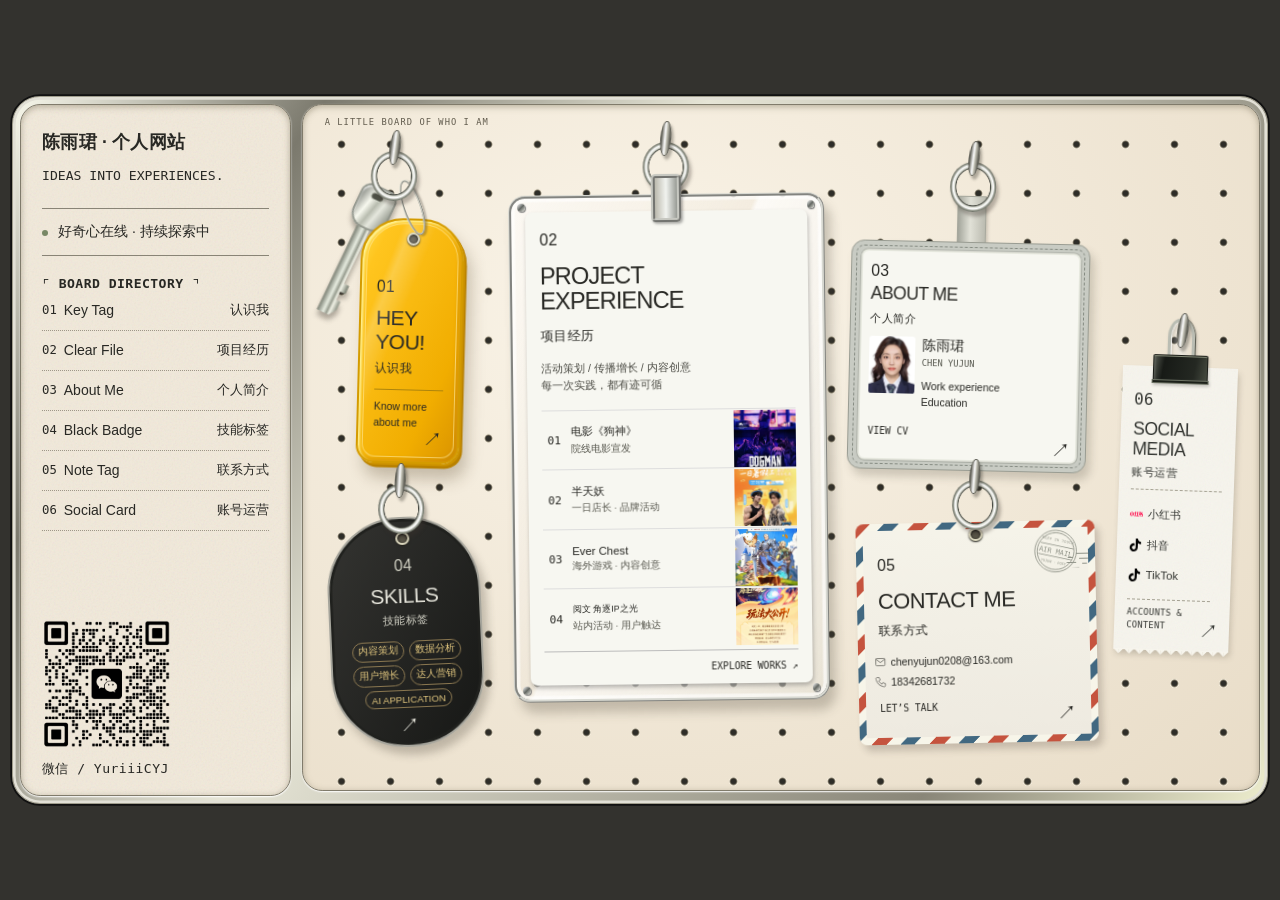
==== commit 2aab58e4: "1012-1 update" ====
--- a/index.html
+++ b/index.html
@@ -1,11 +1,11 @@
-<!doctype html><html lang="zh-CN"><head><meta charset="utf-8"><meta name="viewport" content="width=device-width,initial-scale=1"><meta name="description" content="陈雨珺的作品洞洞板：产品运营、内容运营与品牌传播。"><title>陈雨珺 · 作品洞洞板</title><link rel="stylesheet" href="style.css"><link rel="preload" as="image" href="assets/contact-paper.webp"></head><body>
-<main class="frame"><aside class="sidebar"><header><b>YUJUN / PORTFOLIO</b><p>IDEAS INTO EXPERIENCES.</p></header><div class="availability"><span></span> 好奇心在线 · 持续探索中</div><nav aria-label="作品集导览"><div class="section-label">⌜ BOARD DIRECTORY ⌝</div><button data-open="about"><i>01</i> Key Tag <em>认识我</em></button><button data-open="projects"><i>02</i> Clear File <em>项目经历</em></button><button data-open="profile"><i>03</i> About Me <em>个人简介</em></button><button data-open="skills"><i>04</i> Black Badge <em>技能标签</em></button><button data-open="contact"><i>05</i> Note Tag <em>联系方式</em></button><button data-open="accounts"><i>06</i> Social Card <em>账号运营</em></button></nav><div class="instructions"><b>OBJECT INTERFACE</b><p>↗ 悬停，发现细节<br>↳ 点击，展开我的故事</p></div><div class="statement">CURIOUS<br>ABOUT PEOPLE.<br>SERIOUS<br>ABOUT CONTENT<span>✳</span></div><footer class="qr-space" aria-label="微信二维码及微信号"><img src="assets/wechat-qr.png.webp" alt="陈雨珺的微信二维码" width="150" height="150"><span>微信 / YuriiiCYJ</span></footer></aside>
-<section class="board" aria-label="互动作品洞洞板"><div class="board-top">A LITTLE BOARD OF WHO I AM</div>
-<div class="object key-object"><span class="pin fixed-pin"></span><div class="key-assembly"><div class="hardware"><span class="ring"></span></div><div class="silver-key" aria-hidden="true"><span></span></div><button class="keytag" data-open="about"><span class="eyelet"></span><h2 class="tag-heading"><span class="tag-number">01</span>HEY<br>YOU!</h2><p class="tag-subtitle">认识我</p><div class="tiny">Know more<br>about me</div><span class="arrow">↗</span></button></div></div>
-<div class="object works-object"><div class="hardware"><span class="pin"></span><span class="ring"></span></div><div class="clip"></div><div class="clear-badge" data-open="projects" role="button" tabindex="0" aria-label="打开Project"><span class="screw tl"></span><span class="screw tr"></span><span class="screw bl"></span><span class="screw br"></span><div class="work-paper"><h1 class="project-title tag-heading"><span class="tag-number">02</span>PROJECT<br>EXPERIENCE</h1><p class="project-subtitle tag-subtitle">项目经历</p><p class="work-intro">活动策划 / 传播增长 / 内容创意<br>每一次实践，都有迹可循</p><div class="project-list"><div><a class="project-row-link" href="dogman.html" aria-label="查看项目01详情"></a><b>01</b><span>电影《狗神》<small>院线电影宣发</small></span><img src="assets/image2.png.webp" alt="电影狗神海报"></div><div><a class="project-row-link" href="bantianyao.html" aria-label="查看项目02详情"></a><b>02</b><span>半天妖<small>一日店长 · 品牌活动</small></span><img src="assets/image12.png.webp" alt="半天妖一日店长活动"></div><div><a class="project-row-link" href="ever-chest.html" aria-label="查看项目03详情"></a><b>03</b><span>Ever Chest<small>海外游戏 · 内容创意</small></span><img src="assets/image18.jpeg.webp" alt="Ever Chest游戏"></div><div><a class="project-row-link" href="yuewen.html" aria-label="查看项目04详情"></a><b>04</b><span>阅文 角逐IP之光<small>站内活动 · 用户触达</small></span><img src="assets/image26.jpeg.webp" alt="阅文活动"></div></div><div class="badge-bottom"><span>EXPLORE WORKS ↗</span></div></div></div></div>
-<div class="object profile-object"><div class="hardware"><span class="pin"></span><span class="ring"></span></div><div class="strap"></div><button class="id-holder" data-open="profile"><div class="id-card"><div class="profile-heading"><h2 class="tag-heading"><span class="tag-number">03</span>ABOUT ME</h2><p class="tag-subtitle">个人简介</p></div><section><img src="assets/image1.jpeg.webp" alt="陈雨珺的照片"><span><b>陈雨珺</b><small>CHEN YUJUN</small><p>Work experience<br>Education</p></span></section><footer>VIEW CV <span>↗</span></footer></div></button></div>
-<div class="object skills-object"><div class="hardware"><span class="pin"></span><span class="ring"></span></div><button class="black-tag" data-open="skills"><span class="eyelet"></span><h2 class="tag-heading"><span class="tag-number">04</span>SKILLS</h2><p class="tag-subtitle">技能标签</p><div class="pills"><span>内容策划</span><span>数据分析</span><span>用户增长</span><span>达人营销</span><span>AI APPLICATION</span></div><span class="arrow">↗</span></button></div>
-<div class="object contact-object"><div class="hardware"><span class="pin"></span><span class="ring"></span></div><button class="airmail" data-open="contact"><span class="eyelet"></span><div class="postmark" aria-hidden="true"><span>KEEP IN TOUCH</span><b>AIR MAIL</b><small>YUJUN · POST</small></div><h2 class="tag-heading"><span class="tag-number">05</span>CONTACT ME</h2><p class="tag-subtitle">联系方式</p><div class="contact-methods"><span aria-label="邮箱 chenyujun0208@163.com"><svg viewBox="0 0 24 24" fill="none" stroke="currentColor" stroke-width="1.5" aria-hidden="true"><rect x="3" y="5" width="18" height="14" rx="2"/><path d="m3 6 9 7 9-7"/></svg><span>chenyujun0208@163.com</span></span><span aria-label="电话 18342681732"><svg viewBox="0 0 24 24" fill="none" stroke="currentColor" stroke-width="1.5" aria-hidden="true"><path d="M5 3h4l2 5-3 2c2 3 3 4 6 6l2-3 5 2v4c0 2-2 3-4 2C9 19 5 15 3 7 2 5 3 3 5 3Z"/></svg><span>18342681732</span></span></div><footer>LET’S TALK <span>↗</span></footer></button></div>
-<div class="object accounts-object receipt-object"><span class="pin fixed-pin"></span><div class="receipt-assembly key-assembly"><div class="binder-clip" aria-hidden="true"><i></i><b></b><span></span></div><button class="receipt-tag" data-open="accounts"><h2 class="tag-heading"><span class="tag-number">06</span>SOCIAL MEDIA</h2><p class="tag-subtitle">账号运营</p><div class="receipt-rule"></div><div class="receipt-platforms"><span><img src="assets/logo-xiaohongshu.svg" alt="">小红书</span><span><img src="assets/logo-tiktok.svg" alt="">抖音</span><span><img src="assets/logo-tiktok.svg" alt="">TikTok</span></div><footer>ACCOUNTS & CONTENT <span>↗</span></footer></button></div></div><div class="board-bottom">CONTENT · PEOPLE · POSSIBILITIES <span>EST. MY NEXT CHAPTER ↗</span></div></section></main>
-<dialog id="modal" aria-labelledby="modal-title"><button class="close" aria-label="关闭弹窗">×</button><div id="modal-body"></div></dialog><div class="toast" role="status"></div><script src="app.js"></script></body></html>
-
+<!doctype html><html lang="zh-CN"><head><meta charset="utf-8"><meta name="viewport" content="width=device-width,initial-scale=1"><meta name="description" content="陈雨珺的作品洞洞板：产品运营、内容运营与品牌传播。"><title>陈雨珺 · 个人网站</title><link rel="stylesheet" href="style.css"><link rel="stylesheet" href="home-refinements.css?v=20261012-4"><link rel="stylesheet" href="contact-refinements.css"><link rel="preload" as="image" href="assets/contact-paper.webp"></head><body>
+<main class="frame"><aside class="sidebar"><header><b>陈雨珺 · 个人网站</b><p>IDEAS INTO EXPERIENCES.</p></header><div class="availability"><span></span> 好奇心在线 · 持续探索中</div><nav aria-label="作品集导览"><div class="section-label">⌜ BOARD DIRECTORY ⌝</div><button data-open="about"><i>01</i> Key Tag <em>认识我</em></button><button data-open="projects"><i>02</i> Clear File <em>项目经历</em></button><button data-open="profile"><i>03</i> About Me <em>个人简介</em></button><button data-open="skills"><i>04</i> Black Badge <em>技能标签</em></button><button data-open="contact"><i>05</i> Note Tag <em>联系方式</em></button><button data-open="accounts"><i>06</i> Social Card <em>账号运营</em></button></nav><div class="statement">CURIOUS<br>ABOUT PEOPLE.<br>SERIOUS<br>ABOUT CONTENT<span>✳</span></div><footer class="qr-space" aria-label="微信二维码及微信号"><img src="assets/wechat-qr.png.webp" alt="陈雨珺的微信二维码" width="150" height="150"><span>微信 / YuriiiCYJ</span></footer></aside>
+<section class="board" aria-label="互动作品洞洞板"><div class="board-top">A LITTLE BOARD OF WHO I AM</div>
+<div class="object key-object"><span class="pin fixed-pin"></span><div class="key-assembly"><div class="hardware"><span class="ring"></span></div><div class="silver-key" aria-hidden="true"><span></span></div><button class="keytag" data-open="about"><span class="eyelet"></span><h2 class="tag-heading"><span class="tag-number">01</span>HEY<br>YOU!</h2><p class="tag-subtitle">认识我</p><div class="tiny">Know more<br>about me</div><span class="tag-action" aria-hidden="true"><span class="action-arrow">↗</span></span></button></div></div>
+<div class="object works-object"><div class="hardware"><span class="pin"></span><span class="ring"></span></div><div class="clip"></div><div class="clear-badge" data-open="projects" role="button" tabindex="0" aria-label="打开Project"><span class="screw tl"></span><span class="screw tr"></span><span class="screw bl"></span><span class="screw br"></span><div class="work-paper"><h1 class="project-title tag-heading"><span class="tag-number">02</span>PROJECT<br>EXPERIENCE</h1><p class="project-subtitle tag-subtitle">项目经历</p><p class="work-intro">活动策划 / 传播增长 / 内容创意<br>每一次实践，都有迹可循</p><div class="project-list"><div><a class="project-row-link" href="dogman.html" aria-label="查看项目01详情"></a><b>01</b><span>电影《狗神》<small>院线电影宣发</small></span><img src="assets/image2.png.webp" alt="电影狗神海报"></div><div><a class="project-row-link" href="bantianyao.html" aria-label="查看项目02详情"></a><b>02</b><span>半天妖<small>一日店长 · 品牌活动</small></span><img src="assets/image12.png.webp" alt="半天妖一日店长活动"></div><div><a class="project-row-link" href="ever-chest.html" aria-label="查看项目03详情"></a><b>03</b><span>Ever Chest<small>海外游戏 · 内容创意</small></span><img src="assets/image18.jpeg.webp" alt="Ever Chest游戏"></div><div><a class="project-row-link" href="yuewen.html" aria-label="查看项目04详情"></a><b>04</b><span>阅文 角逐IP之光<small>站内活动 · 用户触达</small></span><img src="assets/image26.jpeg.webp" alt="阅文活动"></div></div><div class="badge-bottom"><span>EXPLORE WORKS ↗</span></div></div></div></div>
+<div class="object profile-object"><div class="hardware"><span class="pin"></span><span class="ring"></span></div><div class="strap"></div><button class="id-holder" data-open="profile"><div class="id-card"><div class="profile-heading"><h2 class="tag-heading"><span class="tag-number">03</span>ABOUT ME</h2><p class="tag-subtitle">个人简介</p></div><section><img src="assets/image1.jpeg.webp" alt="陈雨珺的照片"><span><b>陈雨珺</b><small>CHEN YUJUN</small><p>Work experience<br>Education</p></span></section><footer>VIEW CV <span class="tag-action" aria-hidden="true"><span class="action-arrow">↗</span></span></footer></div></button></div>
+<div class="object skills-object"><div class="hardware"><span class="pin"></span><span class="ring"></span></div><button class="black-tag" data-open="skills"><span class="eyelet"></span><h2 class="tag-heading"><span class="tag-number">04</span>SKILLS</h2><p class="tag-subtitle">技能标签</p><div class="pills"><span>内容策划</span><span>数据分析</span><span>用户增长</span><span>达人营销</span><span>AI APPLICATION</span></div><span class="tag-action" aria-hidden="true"><span class="action-arrow">↗</span></span></button></div>
+<div class="object contact-object"><div class="hardware"><span class="pin"></span><span class="ring"></span></div><button class="airmail" data-open="contact"><span class="eyelet"></span><div class="postmark" aria-hidden="true"><span>KEEP IN TOUCH</span><b>AIR MAIL</b><small>YUJUN · POST</small></div><h2 class="tag-heading"><span class="tag-number">05</span>CONTACT ME</h2><p class="tag-subtitle">联系方式</p><div class="contact-methods"><span aria-label="邮箱 chenyujun0208@163.com"><svg viewBox="0 0 24 24" fill="none" stroke="currentColor" stroke-width="1.5" aria-hidden="true"><rect x="3" y="5" width="18" height="14" rx="2"/><path d="m3 6 9 7 9-7"/></svg><span>chenyujun0208@163.com</span></span><span aria-label="电话 18342681732"><svg viewBox="0 0 24 24" fill="none" stroke="currentColor" stroke-width="1.5" aria-hidden="true"><path d="M5 3h4l2 5-3 2c2 3 3 4 6 6l2-3 5 2v4c0 2-2 3-4 2C9 19 5 15 3 7 2 5 3 3 5 3Z"/></svg><span>18342681732</span></span></div><footer>LET’S TALK <span class="tag-action" aria-hidden="true"><span class="action-arrow">↗</span></span></footer></button></div>
+<div class="object accounts-object receipt-object"><span class="pin fixed-pin"></span><div class="receipt-assembly key-assembly"><div class="binder-clip" aria-hidden="true"><i></i><b></b><span></span></div><button class="receipt-tag" data-open="accounts"><h2 class="tag-heading"><span class="tag-number">06</span>SOCIAL MEDIA</h2><p class="tag-subtitle">账号运营</p><div class="receipt-rule"></div><div class="receipt-platforms"><span><img src="assets/logo-xiaohongshu.svg" alt="">小红书</span><span><img src="assets/logo-tiktok.svg" alt="">抖音</span><span><img src="assets/logo-tiktok.svg" alt="">TikTok</span></div><footer>ACCOUNTS & CONTENT <span class="tag-action" aria-hidden="true"><span class="action-arrow">↗</span></span></footer></button></div></div><div class="board-bottom">CONTENT · PEOPLE · POSSIBILITIES <span>EST. MY NEXT CHAPTER ↗</span></div></section></main>
+<dialog id="modal" aria-labelledby="modal-title"><button class="close" aria-label="关闭弹窗">×</button><div id="modal-body"></div></dialog><div class="toast" role="status"></div><script src="app.js?v=20261012-2"></script></body></html>
+
--- a/home-refinements.css
+++ b/home-refinements.css
@@ -0,0 +1,153 @@
+/* Readable supporting type, with the original pegboard composition preserved. */
+.sidebar header p { font-size: 13px; }
+.sidebar .availability { font-size: 13px; letter-spacing: .3px; }
+.sidebar nav button { font-size: 13px; gap: 9px; }
+.sidebar nav i, .sidebar nav em { font-size: 12px; }
+.board .board-top, .board .board-bottom { font-size: 10px; letter-spacing: 1.2px; color: #615b4d; }
+.board .tag-number { font-size: 12px; }
+.board .tag-subtitle { font-size: 14px; }
+.board .tiny { font-size: 12px; line-height: 1.5; padding-top: 10px; }
+.board .work-intro { font-size: 12px; line-height: 1.65; color: #4c4c45; }
+.board .project-list span { font-size: 13px; }
+.board .project-list small { font-size: 11px; line-height: 1.35; color: #58584f; margin-top: 4px; }
+.board .id-card section small { font-size: 10px; color: #57584f; }
+.board .id-card section p { font-size: 12px; line-height: 1.5; }
+.board .id-card footer, .board .airmail footer, .board .badge-bottom > span:first-child { font: 11px/1.4 monospace; }
+.board .pills { gap: 5px; }
+.board .pills span { font-size: 11px; padding: 3px 6px; color: #e2c77f; }
+.board .black-tag .tag-subtitle { color: #d2d1c5; margin-bottom: 14px; }
+.board .receipt-platforms { gap: 14px; }
+.board .receipt-platforms > span { font-size: 12px; }
+.board .receipt-tag footer { font-size: 10px; letter-spacing: .3px; }
+.board .contact-methods > span { font-size: 13px; }
+
+/* All suspended tags share the key tag's polished split-ring finish. */
+.board .hardware .ring {
+  border: none;
+  width: 53px;
+  height: 57px;
+  left: 0;
+  background: radial-gradient(ellipse at center, transparent 51%, #44463f 53%, #d8dad0 57%, #fff 62%, #92968a 67%, #44473f 73%, transparent 76%);
+  box-shadow: 3px 5px 4px #3c322c55;
+}
+.board .binder-clip b {
+  clip-path: none;
+  border-radius: 2px 2px 1px 1px;
+  background: linear-gradient(100deg, #55594f, #171a16 20%, #242822 75%, #454a3f);
+  box-shadow: inset 0 1px 0 #858b78, inset 2px 0 2px #ffffff18;
+}
+
+/* Restore the quiet directional arrows. */
+.board .tag-action { position:absolute;right:17px;bottom:14px;display:block;font:22px/1 Arial,sans-serif;pointer-events:none; }
+.board .tag-action .action-arrow { font:22px/1 Arial,sans-serif; }
+.board .tag-action .action-click { display:none; }
+.board .black-tag .tag-action { right:50%;transform:translateX(50%);bottom:12px; }
+.board .clear-badge .tag-action { right:27px;bottom:22px; }
+.board .receipt-tag .tag-action { right:16px;bottom:12px; }
+.board .id-card footer,.board .airmail footer { min-height:26px; }
+.board .badge-bottom { min-height:35px; }
+
+@media (min-width: 801px) {
+  .fitted-board .work-intro { margin-bottom: 10px; }
+  .fitted-board .clear-badge { height: 448px; }
+  .fitted-board .work-paper { padding-top: 14px; }
+  .fitted-board .profile-heading .tag-subtitle { font-size: 13px; }
+  .fitted-board .receipt-tag .tag-subtitle { font-size: 14px; }
+  .fitted-board .contact-methods > span { font-size: 13px; }
+  .fitted-board .receipt-object { top: 562px; }
+}
+@media (max-width: 800px) {
+  .sidebar header { gap: 12px; flex-wrap: wrap; }
+  .sidebar nav button { width: calc(50% - 7px); font-size: 13px; }
+  .sidebar nav em { font-size: 12px; }
+  .board .board-top, .board .board-bottom { font-size: 10px; letter-spacing: .4px; }
+}
+/* Give the enlarged key-tag copy its own space above the action. */
+.board .keytag { height: 280px; }
+.board .black-tag { height: 275px; }
+
+/* Fit the browser width while retaining a complete board in one screen. */
+@media (min-width:801px) {
+  .fitted-board .frame { grid-template-columns:310px 1fr; }
+  .fitted-board .sidebar { padding:28px 24px 20px; }
+  .fitted-board .sidebar header p { font:15px/1.5 monospace; }
+  .fitted-board .sidebar .availability { font-size:16px;letter-spacing:0; }
+  .fitted-board .sidebar .section-label { font-size:15px; }
+  .fitted-board .sidebar nav button { font-size:16px;padding:12px 0;gap:8px; }
+  .fitted-board .sidebar nav i { font-size:14px; }
+  .fitted-board .sidebar nav em { font:15px Arial,'Microsoft YaHei',sans-serif; }
+  .fitted-board .sidebar .qr-space { font-size:15px; }
+  .fitted-board .works-object { left:31%;width:360px; }
+  .fitted-board .receipt-object { left:35px;top:405px;width:164px!important;height:345px!important; }
+  .fitted-board .receipt-tag { min-height:272px;padding:28px 18px 18px; }
+  .fitted-board .receipt-tag .tag-heading { font-size:23px;line-height:1.12; }
+  .fitted-board .receipt-tag .tag-number { display:block;margin:0 0 12px; }
+  .fitted-board .receipt-platforms { flex-direction:column;gap:12px;margin:16px 0; }
+  .fitted-board .receipt-platforms>span { font-size:13px; }
+  .fitted-board .receipt-tag footer { font-size:10px;line-height:1.5;max-width:95px;min-height:36px; }
+  .fitted-board .skills-object { left:34%;top:509px;width:175px;height:260px; }
+  .fitted-board .black-tag { height:211px;padding:24px 10px 30px; }
+  .fitted-board .black-tag .tag-number { margin-bottom:7px; }
+  .fitted-board .black-tag .tag-heading { margin-bottom:6px; }
+  .fitted-board .black-tag .tag-subtitle { margin-bottom:9px;font-size:13px; }
+  .fitted-board .pills { gap:4px; }
+  .fitted-board .pills span { font-size:10px;padding:3px 5px; }
+}
+@media(min-width:801px) {
+  .fitted-board .works-object { top:0; }
+  .fitted-board .clear-badge { height:424px; }
+  .fitted-board .project-list>div { height:42px; }
+  .fitted-board .project-list img { height:40px; }
+  .fitted-board .board-bottom { font-size:9px;bottom:7px; }
+  .fitted-board .receipt-tag { min-height:263px;padding-bottom:14px; }
+}
+
+@media(min-width:801px) { .fitted-board .board-bottom { display:none; } }
+
+/* Four columns: key/skills, projects, profile/contact, social receipt. */
+.board .object .tag-number { font-size:18px;line-height:1.1;letter-spacing:.4px; }
+@media(min-width:801px) {
+  .fitted-board .key-object { left:2.5%;top:25px; }
+  .fitted-board .skills-object { left:3.5%;top:420px;width:175px;height:330px; }
+  .fitted-board .black-tag { height:263px;padding:36px 10px 35px; }
+  .fitted-board .black-tag .tag-number { margin-bottom:11px; }
+  .fitted-board .black-tag .tag-subtitle { margin-bottom:14px; }
+  .fitted-board .pills { gap:5px; }
+  .fitted-board .pills span { font-size:11px;padding:3px 6px; }
+  .fitted-board .works-object { left:23%;top:24px;width:33%;height:690px; }
+  .fitted-board .clear-badge { height:580px; }
+  .fitted-board .work-paper { padding:22px 16px 16px; }
+  .fitted-board .work-paper h1.tag-heading { font-size:27px;margin-bottom:14px; }
+  .fitted-board .work-paper .tag-number { margin-bottom:18px; }
+  .fitted-board .work-paper .tag-subtitle { margin-bottom:16px; }
+  .fitted-board .work-intro { margin-bottom:18px; }
+  .fitted-board .project-list>div { height:68px; }
+  .fitted-board .project-list img { height:65px;width:70px; }
+  .fitted-board .project-list span { font-size:13px;padding:0 5px; }
+  .fitted-board .profile-object { left:60%;right:auto;top:24px;width:25%; }
+  .fitted-board .contact-object { left:60%;right:auto;top:385px;width:25%; }
+  .fitted-board .id-card { padding:12px 10px; }
+  .fitted-board .id-card section { gap:8px; }
+  .fitted-board .airmail { padding:24px 16px 16px; }
+  .fitted-board .airmail .tag-heading { font-size:25px; }
+  .fitted-board .contact-methods>span { font-size:12px;gap:5px; }
+  .fitted-board .receipt-object { left:auto;right:2%;top:345px;width:12%!important;min-width:125px;height:385px!important; }
+  .fitted-board .receipt-tag { min-height:305px;padding:28px 14px 20px; }
+  .fitted-board .receipt-tag .tag-heading { font-size:20px;overflow-wrap:normal; }
+  .fitted-board .receipt-tag .tag-number { font-size:18px;display:block;margin:0 0 14px; }
+  .fitted-board .receipt-tag .tag-subtitle { font-size:13px; }
+  .fitted-board .receipt-platforms { gap:18px;margin:20px 0; }
+  .fitted-board .receipt-tag footer { margin-top:18px; }
+  .fitted-board .receipt-tag .tag-action { right:12px;bottom:12px; }
+}
+
+/* Balance the clear space between actual object widths, even on wide screens. */
+@media(min-width:801px) {
+  .fitted-board .key-object { left:calc(2% + 8px);top:29px;rotate:1.5deg; }
+  .fitted-board .skills-object { left:2%;top:410px;rotate:-2.5deg; }
+  .fitted-board .works-object { left:calc(10.6667% + 116.6667px);top:19px;rotate:-.7deg; }
+  .fitted-board .profile-object { left:calc(52.3333% + 58.3333px);top:42px;rotate:1.3deg; }
+  .fitted-board .contact-object { left:calc(52.3333% + 58.3333px);top:405px;rotate:-1.2deg; }
+  .fitted-board .receipt-object { right:2%;top:238px;rotate:2deg; }
+  .fitted-board .sidebar header b { font:600 20px/1.5 Arial,'Microsoft YaHei',sans-serif;letter-spacing:.3px; }
+}
--- a/contact-refinements.css
+++ b/contact-refinements.css
@@ -0,0 +1,14 @@
+/* A compact paper card with readable contact details. */
+dialog.contact-modal { width:min(580px,82vh,94vw);max-width:calc(100vw - 24px); }
+.contact-modal .contact-photo-content { left:20%;top:28%;width:71%; }
+.contact-modal .contact-photo-row { grid-template-columns:48px minmax(0,1fr) 30px;gap:8px;padding:18px 0; }
+.contact-modal .contact-photo-row>span { font-size:13px;letter-spacing:.5px; }
+.contact-modal .contact-photo-row>b { font-size:18px;font-weight:500;overflow-wrap:anywhere; }
+.contact-modal .contact-photo-row button { width:30px;height:34px; }
+@media(max-width:500px) {
+  .contact-modal .contact-photo-content { left:20%;top:26%;width:70%; }
+  .contact-modal .contact-photo-row { grid-template-columns:minmax(0,1fr) 26px;gap:3px 5px;padding:8px 0; }
+  .contact-modal .contact-photo-row>span { grid-column:1;font-size:11px; }
+  .contact-modal .contact-photo-row>b { grid-column:1;font-size:14px; }
+  .contact-modal .contact-photo-row button { grid-column:2;grid-row:span 2;width:26px;height:30px; }
+}
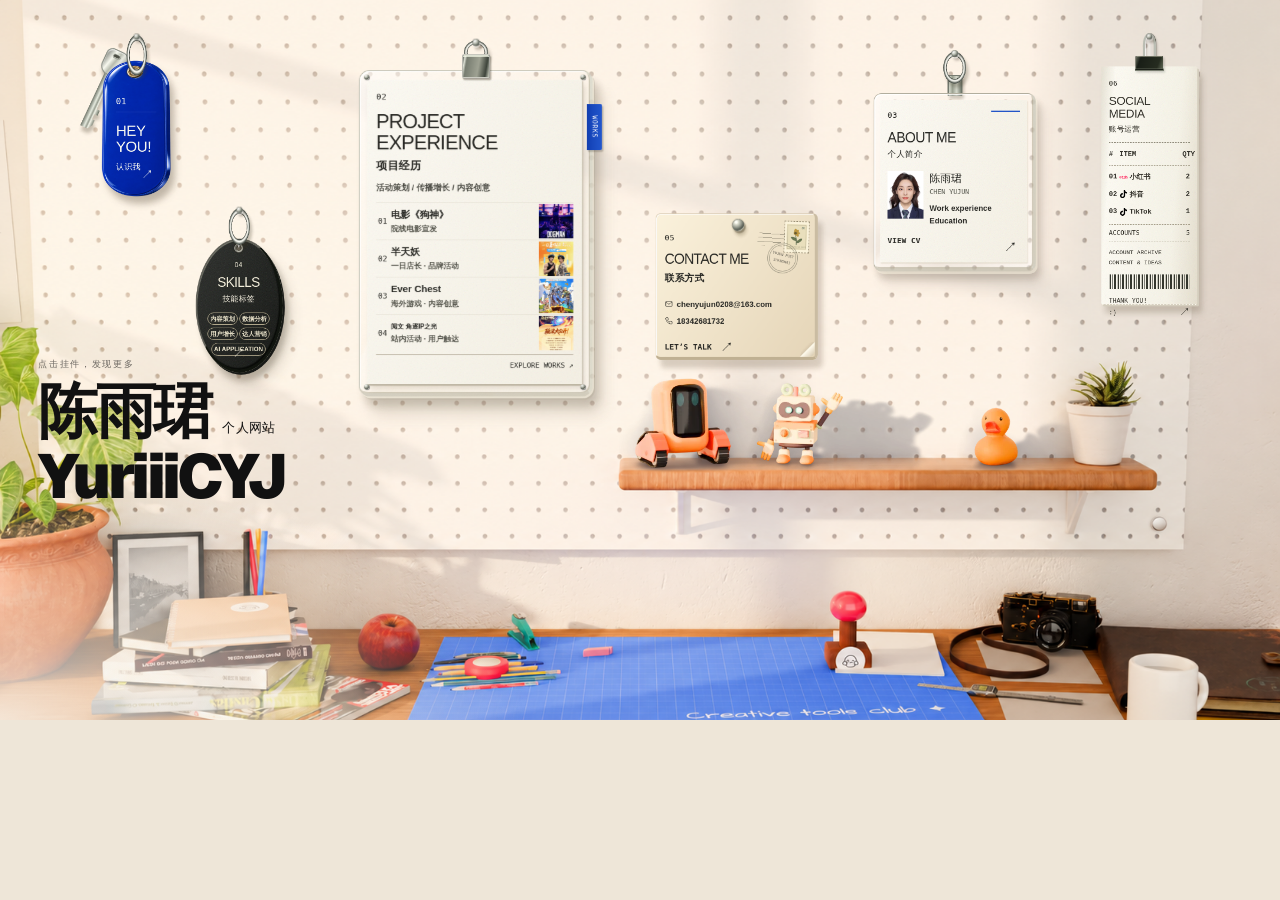
==== commit 06d64c61: "Update portfolio website pages and room assets" ====
--- a/index.html
+++ b/index.html
@@ -1,11 +1,11 @@
-<!doctype html><html lang="zh-CN"><head><meta charset="utf-8"><meta name="viewport" content="width=device-width,initial-scale=1"><meta name="description" content="陈雨珺的作品洞洞板：产品运营、内容运营与品牌传播。"><title>陈雨珺 · 个人网站</title><link rel="stylesheet" href="style.css"><link rel="stylesheet" href="home-refinements.css?v=20261012-4"><link rel="stylesheet" href="contact-refinements.css"><link rel="preload" as="image" href="assets/contact-paper.webp"></head><body>
-<main class="frame"><aside class="sidebar"><header><b>陈雨珺 · 个人网站</b><p>IDEAS INTO EXPERIENCES.</p></header><div class="availability"><span></span> 好奇心在线 · 持续探索中</div><nav aria-label="作品集导览"><div class="section-label">⌜ BOARD DIRECTORY ⌝</div><button data-open="about"><i>01</i> Key Tag <em>认识我</em></button><button data-open="projects"><i>02</i> Clear File <em>项目经历</em></button><button data-open="profile"><i>03</i> About Me <em>个人简介</em></button><button data-open="skills"><i>04</i> Black Badge <em>技能标签</em></button><button data-open="contact"><i>05</i> Note Tag <em>联系方式</em></button><button data-open="accounts"><i>06</i> Social Card <em>账号运营</em></button></nav><div class="statement">CURIOUS<br>ABOUT PEOPLE.<br>SERIOUS<br>ABOUT CONTENT<span>✳</span></div><footer class="qr-space" aria-label="微信二维码及微信号"><img src="assets/wechat-qr.png.webp" alt="陈雨珺的微信二维码" width="150" height="150"><span>微信 / YuriiiCYJ</span></footer></aside>
+<!doctype html><html lang="zh-CN"><head><meta charset="utf-8"><meta name="viewport" content="width=device-width,initial-scale=1"><meta name="description" content="陈雨珺的作品洞洞板：产品运营、内容运营与品牌传播。"><title>陈雨珺 · 个人网站</title><link rel="stylesheet" href="style.css"><link rel="stylesheet" href="home-refinements.css?v=20261012-4"><link rel="stylesheet" href="contact-refinements.css?v=20261014-3"><link rel="stylesheet" href="home-materials.css?v=20261013-2"><link rel="preload" as="image" href="assets/contact-paper.webp"><link rel="stylesheet" href="room.css?v=13"></head><body>
+<svg class="qr-filter-defs" width="0" height="0" aria-hidden="true" xmlns="http://www.w3.org/2000/svg"><defs><filter id="qr-ink" x="0" y="0" width="100%" height="100%" color-interpolation-filters="sRGB"><feColorMatrix type="matrix" values="0 0 0 0 0  0 0 0 0 0  0 0 0 0 0  -.2126 -.7152 -.0722 0 1"/></filter></defs></svg><div class="room-backdrop" aria-hidden="true"></div><div class="scene-entry"><main class="frame">
 <section class="board" aria-label="互动作品洞洞板"><div class="board-top">A LITTLE BOARD OF WHO I AM</div>
 <div class="object key-object"><span class="pin fixed-pin"></span><div class="key-assembly"><div class="hardware"><span class="ring"></span></div><div class="silver-key" aria-hidden="true"><span></span></div><button class="keytag" data-open="about"><span class="eyelet"></span><h2 class="tag-heading"><span class="tag-number">01</span>HEY<br>YOU!</h2><p class="tag-subtitle">认识我</p><div class="tiny">Know more<br>about me</div><span class="tag-action" aria-hidden="true"><span class="action-arrow">↗</span></span></button></div></div>
-<div class="object works-object"><div class="hardware"><span class="pin"></span><span class="ring"></span></div><div class="clip"></div><div class="clear-badge" data-open="projects" role="button" tabindex="0" aria-label="打开Project"><span class="screw tl"></span><span class="screw tr"></span><span class="screw bl"></span><span class="screw br"></span><div class="work-paper"><h1 class="project-title tag-heading"><span class="tag-number">02</span>PROJECT<br>EXPERIENCE</h1><p class="project-subtitle tag-subtitle">项目经历</p><p class="work-intro">活动策划 / 传播增长 / 内容创意<br>每一次实践，都有迹可循</p><div class="project-list"><div><a class="project-row-link" href="dogman.html" aria-label="查看项目01详情"></a><b>01</b><span>电影《狗神》<small>院线电影宣发</small></span><img src="assets/image2.png.webp" alt="电影狗神海报"></div><div><a class="project-row-link" href="bantianyao.html" aria-label="查看项目02详情"></a><b>02</b><span>半天妖<small>一日店长 · 品牌活动</small></span><img src="assets/image12.png.webp" alt="半天妖一日店长活动"></div><div><a class="project-row-link" href="ever-chest.html" aria-label="查看项目03详情"></a><b>03</b><span>Ever Chest<small>海外游戏 · 内容创意</small></span><img src="assets/image18.jpeg.webp" alt="Ever Chest游戏"></div><div><a class="project-row-link" href="yuewen.html" aria-label="查看项目04详情"></a><b>04</b><span>阅文 角逐IP之光<small>站内活动 · 用户触达</small></span><img src="assets/image26.jpeg.webp" alt="阅文活动"></div></div><div class="badge-bottom"><span>EXPLORE WORKS ↗</span></div></div></div></div>
+<div class="object works-object"><div class="hardware"><span class="pin"></span><span class="ring"></span></div><div class="clip"></div><div class="clear-badge" data-open="projects" role="button" tabindex="0" aria-label="打开Project"><span class="screw tl"></span><span class="screw tr"></span><span class="screw bl"></span><span class="screw br"></span><div class="work-paper"><h1 class="project-title tag-heading"><span class="tag-number">02</span>PROJECT<br>EXPERIENCE</h1><p class="project-subtitle tag-subtitle">项目经历</p><p class="work-intro">活动策划 / 传播增长 / 内容创意</p><div class="project-list"><div><a class="project-row-link" href="dogman.html" aria-label="查看项目01详情"></a><b>01</b><span>电影《狗神》<small>院线电影宣发</small></span><img src="assets/image2.png.webp" alt="电影狗神海报"></div><div><a class="project-row-link" href="bantianyao.html" aria-label="查看项目02详情"></a><b>02</b><span>半天妖<small>一日店长 · 品牌活动</small></span><img src="assets/image12.png.webp" alt="半天妖一日店长活动"></div><div><a class="project-row-link" href="ever-chest.html" aria-label="查看项目03详情"></a><b>03</b><span>Ever Chest<small>海外游戏 · 内容创意</small></span><img src="assets/image18.jpeg.webp" alt="Ever Chest游戏"></div><div><a class="project-row-link" href="yuewen.html" aria-label="查看项目04详情"></a><b>04</b><span>阅文 角逐IP之光<small>站内活动 · 用户触达</small></span><img src="assets/image26.jpeg.webp" alt="阅文活动"></div></div><div class="badge-bottom"><span>EXPLORE WORKS ↗</span></div></div></div></div>
 <div class="object profile-object"><div class="hardware"><span class="pin"></span><span class="ring"></span></div><div class="strap"></div><button class="id-holder" data-open="profile"><div class="id-card"><div class="profile-heading"><h2 class="tag-heading"><span class="tag-number">03</span>ABOUT ME</h2><p class="tag-subtitle">个人简介</p></div><section><img src="assets/image1.jpeg.webp" alt="陈雨珺的照片"><span><b>陈雨珺</b><small>CHEN YUJUN</small><p>Work experience<br>Education</p></span></section><footer>VIEW CV <span class="tag-action" aria-hidden="true"><span class="action-arrow">↗</span></span></footer></div></button></div>
 <div class="object skills-object"><div class="hardware"><span class="pin"></span><span class="ring"></span></div><button class="black-tag" data-open="skills"><span class="eyelet"></span><h2 class="tag-heading"><span class="tag-number">04</span>SKILLS</h2><p class="tag-subtitle">技能标签</p><div class="pills"><span>内容策划</span><span>数据分析</span><span>用户增长</span><span>达人营销</span><span>AI APPLICATION</span></div><span class="tag-action" aria-hidden="true"><span class="action-arrow">↗</span></span></button></div>
-<div class="object contact-object"><div class="hardware"><span class="pin"></span><span class="ring"></span></div><button class="airmail" data-open="contact"><span class="eyelet"></span><div class="postmark" aria-hidden="true"><span>KEEP IN TOUCH</span><b>AIR MAIL</b><small>YUJUN · POST</small></div><h2 class="tag-heading"><span class="tag-number">05</span>CONTACT ME</h2><p class="tag-subtitle">联系方式</p><div class="contact-methods"><span aria-label="邮箱 chenyujun0208@163.com"><svg viewBox="0 0 24 24" fill="none" stroke="currentColor" stroke-width="1.5" aria-hidden="true"><rect x="3" y="5" width="18" height="14" rx="2"/><path d="m3 6 9 7 9-7"/></svg><span>chenyujun0208@163.com</span></span><span aria-label="电话 18342681732"><svg viewBox="0 0 24 24" fill="none" stroke="currentColor" stroke-width="1.5" aria-hidden="true"><path d="M5 3h4l2 5-3 2c2 3 3 4 6 6l2-3 5 2v4c0 2-2 3-4 2C9 19 5 15 3 7 2 5 3 3 5 3Z"/></svg><span>18342681732</span></span></div><footer>LET’S TALK <span class="tag-action" aria-hidden="true"><span class="action-arrow">↗</span></span></footer></button></div>
-<div class="object accounts-object receipt-object"><span class="pin fixed-pin"></span><div class="receipt-assembly key-assembly"><div class="binder-clip" aria-hidden="true"><i></i><b></b><span></span></div><button class="receipt-tag" data-open="accounts"><h2 class="tag-heading"><span class="tag-number">06</span>SOCIAL MEDIA</h2><p class="tag-subtitle">账号运营</p><div class="receipt-rule"></div><div class="receipt-platforms"><span><img src="assets/logo-xiaohongshu.svg" alt="">小红书</span><span><img src="assets/logo-tiktok.svg" alt="">抖音</span><span><img src="assets/logo-tiktok.svg" alt="">TikTok</span></div><footer>ACCOUNTS & CONTENT <span class="tag-action" aria-hidden="true"><span class="action-arrow">↗</span></span></footer></button></div></div><div class="board-bottom">CONTENT · PEOPLE · POSSIBILITIES <span>EST. MY NEXT CHAPTER ↗</span></div></section></main>
-<dialog id="modal" aria-labelledby="modal-title"><button class="close" aria-label="关闭弹窗">×</button><div id="modal-body"></div></dialog><div class="toast" role="status"></div><script src="app.js?v=20261012-2"></script></body></html>
+<div class="object contact-object pinned-object"><button class="postcard" data-open="contact" aria-label="查看联系方式"><span class="postcard-pin" aria-hidden="true"></span><span class="postcard-paper"><span class="postal-stamp" aria-hidden="true"><img src="assets/postage-flower.svg" alt=""></span><span class="postal-cancel" aria-hidden="true">YUJUN POST<br>SHANGHAI</span><h2 class="tag-heading"><span class="tag-number">05</span>CONTACT ME</h2><p class="tag-subtitle">联系方式</p><div class="postcard-details"><span><svg viewBox="0 0 24 24" fill="none" stroke="currentColor" stroke-width="1.5" aria-hidden="true"><rect x="3" y="5" width="18" height="14" rx="2"/><path d="m3 6 9 7 9-7"/></svg>chenyujun0208@163.com</span><span><svg viewBox="0 0 24 24" fill="none" stroke="currentColor" stroke-width="1.5" aria-hidden="true"><path d="M5 3h4l2 5-3 2c2 3 3 4 6 6l2-3 5 2v4c0 2-2 3-4 2C9 19 5 15 3 7 2 5 3 3 5 3Z"/></svg>18342681732</span></div><div class="postcard-address" aria-hidden="true"><span></span><span></span><span></span></div><footer>LET’S TALK <span aria-hidden="true">↗</span></footer></span></button></div>
+<div class="object accounts-object receipt-object"><span class="pin fixed-pin"></span><div class="receipt-assembly key-assembly"><div class="binder-clip" aria-hidden="true"><i></i><b></b><span></span></div><button class="receipt-tag" data-open="accounts" aria-label="查看账号运营"><h2 class="tag-heading"><span class="tag-number">06</span>SOCIAL<br>MEDIA</h2><p class="tag-subtitle">账号运营</p><div class="receipt-rule"></div><div class="receipt-items"><div class="receipt-columns"><span>#</span><span>ITEM</span><span>QTY</span></div><div><span>01</span><span class="receipt-platform"><img src="assets/logo-xiaohongshu.svg" alt="">小红书</span><span>2</span></div><div><span>02</span><span class="receipt-platform"><img src="assets/logo-tiktok.svg" alt="">抖音</span><span>2</span></div><div><span>03</span><span class="receipt-platform"><img src="assets/logo-tiktok.svg" alt="">TikTok</span><span>1</span></div></div><div class="receipt-total"><span>ACCOUNTS</span><span>5</span></div><div class="receipt-message">ACCOUNT ARCHIVE<br>CONTENT &amp; IDEAS</div><div class="receipt-barcode" aria-hidden="true"></div><footer><span>THANK YOU!<br>:)</span><span class="receipt-arrow" aria-hidden="true">↗</span></footer></button></div></div><div class="board-bottom">CONTENT · PEOPLE · POSSIBILITIES <span>EST. MY NEXT CHAPTER ↗</span></div></section></main><header class="site-signature"><p>点击挂件，发现更多</p><h1><span class="name-line">陈雨珺 <small>个人网站</small></span><span class="english-line">YuriiiCYJ</span></h1></header><img class="reference-shadow" data-shadow="robot" src="assets/otato/robot-shadow.webp" alt="" style="left:48.33333%;top:51.55556%;width:16.75%;height:14.37037%"><img class="reference-shadow" data-shadow="bot" src="assets/otato/bot-shadow.webp" alt="" style="left:58.16667%;top:52.88889%;width:15.41667%;height:12.74074%"><img class="reference-shadow" data-shadow="duck" src="assets/otato/duck-shadow.webp" alt="" style="left:74.75%;top:56.44444%;width:10.25%;height:9.33333%"><button class="reference-toy" data-toy="robot" aria-label="robot，悬停摇晃，点击跳跃" style="left:48.413925%;top:51.24506%;width:9.7452%;height:14.88644%;transform-origin:50% 87.96%"><img src="assets/otato/robot.webp" alt="" draggable="false"><span class="model-credit">Cute Little Robot · Felix Yadomi · CC BY 4.0</span></button><button class="reference-toy" data-toy="bot" aria-label="bot，悬停摇晃，点击跳跃" style="left:58.28766%;top:52.00776%;width:8.334%;height:13.45866%;transform-origin:50% 91.15%"><img src="assets/otato/bot.webp" alt="" draggable="false"><span class="model-credit">3D model · 逍遥开发小组 · CC BY 4.0</span></button><button class="reference-toy" data-toy="duck" aria-label="duck，悬停摇晃，点击跳跃" style="left:74.83698%;top:54.78272%;width:5.93646%;height:11.04518%;transform-origin:50% 85.38%"><img src="assets/otato/duck.webp" alt="" draggable="false"></button></div><div class="scene-note">随手拖动 · 松手摇摆</div><div class="arrival" aria-hidden="true"><span>YUJUN’S ROOM</span><i></i><p>让想法，慢慢发生。</p></div>
+<dialog id="modal" aria-labelledby="modal-title"><button class="close" aria-label="关闭弹窗">×</button><div id="modal-body"></div></dialog><div class="toast" role="status"></div><script src="app.js?v=20261014-2"></script><script src="room.js?v=12"></script></body></html>
 
--- a/style.css
+++ b/style.css
@@ -91,3 +91,7 @@
 @media(max-width:800px){.resume-columns{height:auto;min-height:0}.resume-experience{height:65vh;min-height:340px}.account-phones{grid-template-columns:repeat(2,minmax(0,1fr));gap:25px 18px}.accounts-inner{padding:30px 20px}.account-phone-card h3{font-size:14px}.account-phone-card:last-child{grid-column:1/-1;width:calc(50% - 9px);justify-self:center}}
 
 .frame{transition:opacity .18s ease,filter .18s ease}.tag-navigation .frame{opacity:0;filter:blur(2px)}@media(prefers-reduced-motion:reduce){.frame{transition:none}}
+
+/* Links to current account content. */
+.account-profile-link{display:flex;align-items:center;justify-content:center;gap:8px;margin-top:14px;padding:10px 8px;border:1px solid #b9b3a6;border-radius:999px;color:var(--ink);font-size:12px;line-height:1.4;text-decoration:none;transition:background .18s,border-color .18s}
+.account-profile-link:hover{background:#e8e4d9;border-color:#777266}.account-profile-link:focus-visible{outline:2px solid #3d7280;outline-offset:4px}
--- a/contact-refinements.css
+++ b/contact-refinements.css
@@ -12,3 +12,12 @@
   .contact-modal .contact-photo-row>b { grid-column:1;font-size:14px; }
   .contact-modal .contact-photo-row button { grid-column:2;grid-row:span 2;width:26px;height:30px; }
 }
+/* The image is the coordinate system for every label and copy control. */
+dialog.contact-modal{width:min(580px,82dvh,94vw);container-type:inline-size}
+.contact-modal .contact-photo-card{width:100%;aspect-ratio:510/456;background-size:100% 100%}
+.contact-modal .contact-photo-content{left:20%;top:28%;width:71%}
+.contact-modal .contact-photo-row{grid-template-columns:8.3cqw minmax(0,1fr) 5.2cqw;gap:1.4cqw;padding:3.1cqw 0}
+.contact-modal .contact-photo-row>span{grid-column:auto;font-size:2.24cqw;letter-spacing:.086cqw}
+.contact-modal .contact-photo-row>b{grid-column:auto;font-size:3.1cqw;font-weight:500;white-space:nowrap;overflow-wrap:normal}
+.contact-modal .contact-photo-row button{grid-column:auto;grid-row:auto;width:5.2cqw;height:5.86cqw;padding:0}
+.contact-modal .contact-photo-row button svg{width:3.45cqw;height:3.45cqw}
--- a/home-materials.css
+++ b/home-materials.css
@@ -0,0 +1,197 @@
+/* Physical stationery on a warm pegboard. Home page only. */
+.frame {
+  --grain:url("data:image/svg+xml,%3Csvg xmlns='http://www.w3.org/2000/svg' width='180' height='180'%3E%3Cfilter id='n'%3E%3CfeTurbulence type='fractalNoise' baseFrequency='.85' numOctaves='3' stitchTiles='stitch'/%3E%3C/filter%3E%3Cpath fill='%23776c58' opacity='.13' filter='url(%23n)' d='M0 0h180v180H0z'/%3E%3C/svg%3E");
+  background:linear-gradient(145deg,#faf9f3 0%,#8f9089 3%,#e6e5dc 7%,#a3a49e 48%,#f5f4ed 65%,#84877f 100%);
+  border-color:#777a73;
+  box-shadow:inset 0 0 0 2px #fff9,inset 0 0 0 5px #8d8f86,0 2px 4px #0008;
+  isolation:isolate;
+}
+.frame .sidebar,.frame .board {border:1px solid #9f9a8b;box-shadow:inset 1px 2px 4px #5c50382b,inset -1px -1px 1px #fff; background-color:#f3e9d6;}
+.frame .sidebar {background-image:var(--grain),linear-gradient(115deg,#fff8e9b0,#e9dfce40);}
+.frame .board {
+  background-image:radial-gradient(circle at center,#625843 0 3px,#857960 3.5px,#b9a98b 4px,#fff6e2 5px,transparent 5.8px),var(--grain),radial-gradient(ellipse at 20% 10%,#fff6e4,#ecdfc6 100%);
+  background-size:56px 56px,180px 180px,100% 100%;background-position:12px 14px,0 0,0 0;
+}
+/* Broad, quiet window-light shadows stay behind the interactive objects. */
+.frame .board:before,.frame .sidebar:before {content:'';position:absolute;inset:0;pointer-events:none;border-radius:inherit;z-index:0;background:linear-gradient(127deg,transparent 0 15%,#6c654916 18%,transparent 22% 49%,#6c654913 53%,transparent 58%),linear-gradient(30deg,transparent 67%,#fff9 75%,transparent 85%);}
+.frame .sidebar {position:relative;}
+.frame .sidebar>* {position:relative;z-index:1;}
+.frame .board-top,.frame .board-bottom {display:none;}
+.frame .sidebar nav button:hover {color:#194ebd;}
+.frame .qr-space img {background:transparent;border:0;padding:0;mix-blend-mode:multiply;}
+.frame .object {rotate:0deg;}
+.frame .pin {background:linear-gradient(90deg,#454747,#f7f6ed 33%,#fff 44%,#9b9c94 56%,#393d3a 83%,#c8cac1);border:1px solid #74766e;box-shadow:1px 2px 1px #fff7,4px 6px 4px #4036284a;}
+.frame .hardware .ring {background:radial-gradient(ellipse at center,transparent 49%,#373c37 51%,#d8dad1 55%,#fffef9 59%,#9a9e95 64%,#333a35 70%,#f4f5e9 73%,transparent 76%);box-shadow:4px 7px 5px #40372645;}
+.frame .object>.fixed-pin {z-index:8;}
+.frame .keytag {left:40px;top:95px;width:115px;height:260px;border-radius:58px;background:linear-gradient(115deg,#306bea 0%,#174dd1 36%,#1343bd 77%,#103798);border:2px solid #1742aa;color:#f8f8f0;padding:48px 16px 28px;box-shadow:inset 2px 2px 3px #83a8fa,inset -2px -3px 4px #0c2d82,2px 3px 0 #10317f,6px 10px 9px #41372832,13px 21px 19px #41372836;}
+.frame .keytag:after {inset:3px;border-radius:55px;border-color:#9ebcfa52;background:linear-gradient(110deg,#fff1,transparent 45%);}
+.frame .keytag:before {left:45px;top:-48px;}
+.frame .keytag .tag-heading {font-size:28px;font-weight:500;line-height:1.04;margin-bottom:12px;}
+.frame .keytag .tag-number {font:16px monospace;margin-bottom:20px;padding-bottom:10px;border-bottom:1px solid #abc7ff7a;}
+.frame .keytag .tag-subtitle {font-size:15px;margin:0;}
+.frame .keytag .tiny {display:none;}
+.frame .keytag .eyelet {top:16px;background:#343c3a;border:3px ridge #c4c8be;}
+.frame .keytag .tag-action {right:22px;bottom:22px;}
+.frame .silver-key {top:60px;left:4px;transform:rotate(25deg);filter:drop-shadow(5px 8px 3px #51443150);}
+.frame .black-tag {width:175px;height:288px;top:62px;border-radius:50%;padding:43px 12px 35px;background-image:var(--grain),linear-gradient(120deg,#292b28,#141613 80%);border:2px solid #65645c;box-shadow:inset 1px 2px 1px #d7d6c26b,inset -2px -3px 2px #090b08,3px 4px 0 #171916,9px 15px 11px #4037254a,17px 25px 22px #40372520;color:#f3eedb;}
+.frame .black-tag .tag-heading {font-size:28px;letter-spacing:-1px;margin-bottom:7px;}
+.frame .black-tag .tag-number {font-size:16px;color:#f3eedb;margin-bottom:14px;}
+.frame .black-tag .tag-subtitle {font-size:15px;color:#ece7d8;margin-bottom:19px;}
+.frame .black-tag .eyelet {top:10px;border:3px ridge #b7b6aa;background:#1b1d18;}
+.frame .pills {gap:5px 4px;}
+.frame .pills span {font:11px/1.3 Arial,'Microsoft YaHei',sans-serif;color:#e8e1c9;border-color:#c4b99a;padding:3px 6px;}
+.frame .black-tag .tag-action {bottom:18px;}
+.frame .clear-badge {top:78px;height:626px;padding:22px 15px 18px;border:1px solid #b9b7a6;border-radius:17px;background:linear-gradient(115deg,#fff9,#fff1 35%,#fff5 36%,#fff1 48%,#fff5 100%);box-shadow:inset 2px 2px 1px #fffc,inset -2px -2px 1px #a9a18a90,2px 3px 0 #fdf8e7a6,4px 5px 0 #b1aa985c,9px 16px 14px #4e412c38,19px 30px 25px #51452e20;cursor:pointer;}
+.frame .clear-badge:before {content:'WORKS';position:absolute;right:-19px;top:52px;width:24px;height:72px;display:grid;place-items:center;writing-mode:vertical-rl;font:10px monospace;color:white;letter-spacing:1px;background:linear-gradient(90deg,#1240b4,#2357ce);border-radius:0 3px 3px 0;box-shadow:2px 3px 2px #40382640;z-index:-1;}
+.frame .work-paper {background-image:var(--grain),linear-gradient(115deg,#fffdf5,#f7f2e6);border-radius:1px;padding:25px 18px 14px;box-shadow:1px 2px 2px #b1a894,5px 8px 8px #584c3026;}
+.frame .work-paper h1.tag-heading {font-size:28px;font-weight:500;letter-spacing:-1px;margin:0 0 14px;line-height:1.08;}
+.frame .work-paper .tag-number {font:17px monospace;margin-bottom:28px;}
+.frame .work-paper .tag-subtitle {font-size:16px;margin-bottom:22px;}
+.frame .work-intro {font-size:12px;line-height:1.9;margin-bottom:25px;}
+.frame .project-list>div {height:72px;border-color:#c8c0b16b;}
+.frame .project-list b {font:12px monospace;background:none!important;width:27px;}
+.frame .project-list span {font-size:13px;padding:0 5px;}
+.frame .project-list small {font-size:10px;}
+.frame .project-list img {width:68px;height:68px;}
+.frame .badge-bottom {padding-top:14px;border-color:#c8c0b1;}
+.frame .badge-bottom span {font:10px monospace;}
+.frame .clip {top:52px;z-index:7;height:45px;width:44px;left:calc(50% - 22px);border:2px ridge #d7d7ce;border-radius:3px;background:linear-gradient(100deg,#3b3e38,#e5e8dc 7%,#777c70 15%,#9fa293 58%,#3e443b 86%,#c7cabb);box-shadow:2px 3px 2px #302d2359,inset 0 2px 0 #faffed;}
+.frame .screw {width:8px;height:8px;background:radial-gradient(circle at 35% 25%,#fff,#bfc1b4 30%,#4c5148 68%,#aaa99e 72%);}
+.frame .strap {top:61px;height:55px;width:25px;left:calc(50% - 12px);border:1px solid #777b70;border-radius:2px;background:linear-gradient(90deg,#51574f,#d0d4c6 11%,#9ba191 32%,#d6d9cc 62%,#687064);box-shadow:3px 5px 4px #443d2d40;}
+.frame .id-holder {top:105px;padding:14px 12px;border:1px solid #b2ae9e;outline:0;border-radius:13px;background:linear-gradient(118deg,#fff9,#fff1 35%,#fff6 37%,#fff2 60%,#fff7);box-shadow:inset 2px 2px 1px #fffc,inset -2px -2px 1px #a9a18a90,3px 4px 0 #f8f1df8c,7px 13px 12px #51443138,14px 24px 22px #51443118;}
+.frame .id-card {background-image:var(--grain),linear-gradient(110deg,#fffdf5,#f7f2e6);border-radius:1px;padding:15px 10px 13px;box-shadow:1px 2px 2px #b8ae954d;position:relative;}
+.frame .id-card:after {content:'';position:absolute;right:12px;top:18px;width:48px;height:2px;background:#2355c8;}
+.frame .profile-heading .tag-heading {font-size:23px;margin-bottom:5px;letter-spacing:-.7px;}
+.frame .profile-heading .tag-number {font:16px monospace;margin-bottom:16px;}
+.frame .profile-heading .tag-subtitle {font-size:14px;}
+.frame .id-card section {gap:12px;margin:18px 0 14px;}
+.frame .id-card img {width:65px;height:82px;object-fit:cover;border-radius:0;}
+.frame .id-card section b {font-size:16px;}
+.frame .id-card section small {font-size:10px;}
+.frame .id-card section p {font-size:12px;line-height:1.65;margin:10px 0 0;}
+.frame .id-card footer {font:11px monospace;}
+/* A pinned postcard has no hanging assembly or swinging animation. */
+.frame .postcard-paper {position:relative;width:100%;height:278px;text-align:left;border:1px solid #d8cbb3;border-radius:1px 0 12px 1px;padding:33px 16px 17px;background-image:var(--grain),linear-gradient(122deg,#fff9eaf5,#f0e5d0);color:#282824;box-shadow:1px 2px 1px #d0c3a9,6px 11px 8px #4a3e2633,13px 22px 20px #4a3e2626;}
+.frame .postcard-paper:before {content:'';position:absolute;top:28px;bottom:30px;left:70%;border-left:1px solid #a99e8970;}
+.frame .postcard-paper:after {content:'';position:absolute;right:0;bottom:0;width:24px;height:25px;border-radius:100% 0 9px 0;background:linear-gradient(135deg,transparent 34%,#bcae9459 48%,#fffbed 52%,#d1c1a4 100%);pointer-events:none;}
+.frame .postcard-pin {position:absolute;left:47%;top:9px;width:21px;height:21px;border:1px solid #717268;border-radius:50%;background:radial-gradient(circle at 33% 25%,#fffff8 0 8%,#e1e1d3 18%,#92968a 47%,#4a5048 70%,#d0d0be 77%,#777c6e 100%);box-shadow:2px 3px 2px #4d442b80,4px 8px 5px #54462736;}
+.frame .postcard .tag-heading {font-size:25px;letter-spacing:-1px;margin-bottom:8px;position:relative;}
+.frame .postcard .tag-number {font:16px monospace;margin-bottom:17px;}
+.frame .postcard .tag-subtitle {font-size:15px;margin-bottom:29px;}
+.frame .postcard-details {display:flex;flex-direction:column;gap:13px;position:relative;}
+.frame .postcard-details>span {display:flex;align-items:center;gap:6px;font:12px Arial,sans-serif;white-space:nowrap;}
+.frame .postcard-details svg {width:14px;height:14px;flex:none;}
+.frame .postcard footer {font:11px monospace;margin-top:27px;display:flex;gap:15px;align-items:center;}
+.frame .postcard footer>span {font:21px Arial;}
+.frame .postal-stamp {position:absolute;right:9px;top:12px;width:42px;height:53px;padding:3px;border:1px dashed #8e8269;background:#fbf3db;transform:rotate(2deg);}
+.frame .postal-stamp img {width:100%;height:100%;}
+.frame .postal-cancel {position:absolute;right:28px;top:48px;width:51px;height:51px;border:1px solid #827e6d;border-radius:50%;outline:1px solid #827e6d;outline-offset:-4px;display:flex;align-items:center;justify-content:center;text-align:center;font:6px/1.8 monospace;transform:rotate(14deg);opacity:.65;}
+.frame .postal-cancel:before {content:'';position:absolute;right:30px;top:-14px;width:42px;height:24px;background:repeating-linear-gradient(0deg,transparent 0 6px,#7b7766 6px 7px);transform:skewY(-10deg);}
+.frame .postcard-address {position:absolute;right:13px;bottom:39px;width:22%;display:grid;gap:19px;}
+.frame .postcard-address span {border-top:1px solid #9d927570;}
+/* Thin thermal receipt: monochrome item columns, barcode and rolled-paper shading. */
+.frame .receipt-tag {top:62px;min-height:0;height:570px;padding:31px 13px 20px;border:0;border-radius:0;background-image:var(--grain),linear-gradient(94deg,#e7e2d4,#fffdf4 13%,#f8f5e9 73%,#e6dfce 100%);box-shadow:2px 4px 2px #5b4b301c,9px 15px 12px #57492e30;color:#33312a;}
+.frame .receipt-tag:after {bottom:-4px;height:5px;background:linear-gradient(135deg,#f8f5e9 25%,transparent 25%) -3px 0/6px 6px,linear-gradient(225deg,#f8f5e9 25%,transparent 25%) -3px 0/6px 6px;}
+.frame .receipt-tag .tag-heading {font-size:21px;letter-spacing:-.5px;font-weight:500;margin:0 0 7px;}
+.frame .receipt-tag .tag-number {font:16px monospace;display:block;margin:0 0 23px;}
+.frame .receipt-tag .tag-subtitle {font-size:13px;margin:0 0 24px;}
+.frame .receipt-rule {border-color:#817c6b;}
+.frame .receipt-items {font:11px/1.5 'Courier New',monospace;margin-top:12px;}
+.frame .receipt-items>div {display:grid;grid-template-columns:20px 1fr 22px;gap:4px;padding:8px 0;}
+.frame .receipt-items>div>span:last-child {text-align:right;}
+.frame .receipt-items .receipt-columns {padding:0 0 9px;border-bottom:1px dashed #9a927d;margin-bottom:5px;}
+.frame .receipt-total {display:flex;justify-content:space-between;font:10px monospace;border-block:1px dashed #9a927d;margin:9px 0 22px;padding:12px 0;}
+.frame .receipt-message {font:10px/1.7 'Courier New',monospace;margin-bottom:22px;}
+.frame .receipt-barcode {height:35px;background:repeating-linear-gradient(90deg,#35372e 0 1px,transparent 1px 2px,#35372e 2px 4px,transparent 4px 6px,#35372e 6px 7px,transparent 7px 10px,#35372e 10px 13px,transparent 13px 15px);}
+.frame .receipt-tag footer {border:0;padding:20px 0 0;margin:0;display:flex;justify-content:space-between;align-items:end;}
+.frame .receipt-tag footer>span {font:11px/1.9 'Courier New',monospace;letter-spacing:0;}
+.frame .receipt-tag footer .receipt-arrow {font:20px Arial;}
+.frame .binder-clip {width:52px;left:calc(50% - 26px);}
+.frame .binder-clip b {width:52px;left:0;height:25px;top:42px;border-radius:2px;background:linear-gradient(110deg,#666b5e,#191e17 17%,#262c20 80%,#5e6654);border:1px solid #242a1f;box-shadow:inset 0 1px 1px #dddac48c;}
+.frame .binder-clip i {left:14px;width:24px;height:48px;}
+.frame .binder-clip span {top:66px;left:-1px;width:54px;}
+@media(min-width:801px) {
+  .fitted-board .key-object {left:2.5%;top:45px;width:150px;height:355px;}
+  .fitted-board .skills-object {left:3%;top:418px;width:175px;height:350px;}
+  .fitted-board .works-object {left:23%;top:34px;width:34%;height:700px;}
+  .fitted-board .profile-object {left:61%;right:auto;top:41px;width:26%;height:360px;}
+  .fitted-board .contact-object {left:60%;right:auto;top:475px;width:27%;height:278px;}
+  .fitted-board .receipt-object {left:auto;right:1.3%;top:62px;width:11%!important;min-width:118px;height:650px!important;}
+  .fitted-board .sidebar .availability {font-size:14px;}
+  .fitted-board .sidebar nav button {font-size:14px;}
+}
+@media(max-width:800px) {
+  .frame {grid-template-columns:1fr;}
+  .frame .sidebar {padding:24px;}
+  .frame .sidebar .qr-space {display:none!important;}
+  .frame .sidebar nav {display:flex;flex-wrap:wrap;gap:0 14px;margin-top:18px;}
+  .frame .sidebar nav .section-label {width:100%;margin-bottom:8px;}
+  .frame .sidebar nav button {width:calc(50% - 7px);font-size:12px;padding:12px 0;}
+  .frame .board {display:grid;grid-template-columns:minmax(0,1fr) minmax(0,1fr);gap:22px 12px;padding:26px 14px 40px;min-height:0;height:auto;overflow:hidden;}
+  .frame .board .object {position:relative;left:auto;right:auto;top:auto;width:100%;max-width:none;height:auto;min-width:0;rotate:0deg;transform:none;}
+  .frame .key-object {order:0;height:370px!important;}
+  .frame .skills-object {order:1;height:370px!important;}
+  .frame .keytag {left:calc(50% - 45px);top:95px;}
+  .frame .silver-key {left:calc(50% - 79px);}
+  .frame .black-tag {width:150px;left:calc(50% - 75px);top:76px;height:278px;padding:43px 9px 35px;}
+  .frame .black-tag .tag-heading {font-size:25px;}
+  .frame .black-tag .tag-subtitle {font-size:13px;}
+  .frame .pills span {font-size:10px;padding:3px 5px;}
+  .frame .works-object {order:2;grid-column:1/-1;height:705px!important;width:min(100%,430px)!important;justify-self:center;}
+  .frame .clear-badge {height:610px;}
+  .frame .profile-object {order:3;grid-column:1/-1;width:min(100%,340px)!important;justify-self:center;height:399px!important;}
+  .frame .contact-object {order:4;grid-column:1/-1;width:min(100%,365px)!important;justify-self:center;margin-top:8px;}
+  .frame .postcard-paper {height:278px;}
+  .frame .postcard-details>span {font-size:13px;}
+  .frame .receipt-object {order:5;grid-column:1/-1;width:160px!important;justify-self:center;height:660px!important;margin-top:20px;}
+  .frame .receipt-tag {height:570px;}
+}
+@media(prefers-reduced-motion:reduce) {.frame .hanging-assembly{will-change:auto;}}
+
+/* Review refinements: legible receipt, quiet directory and an informal arrangement. */
+.qr-filter-defs {position:absolute;pointer-events:none;}
+.frame .qr-space img {filter:url(#qr-ink);mix-blend-mode:normal;background:transparent;}
+.frame .sidebar nav button {gap:13px;justify-content:flex-start;}
+.frame .sidebar nav em {margin-left:0;font:15px/1.5 Arial,'Microsoft YaHei',sans-serif;}
+.frame .sidebar nav i {flex:0 0 22px;font-style:normal;}
+.frame .postcard {position:relative;display:block;width:100%;height:278px;padding:0;border:0;background:none;border-radius:1px;text-align:left;}
+.frame .postcard-paper {display:block;transform-origin:47% 19px;will-change:transform;}
+.frame .postcard-pin {z-index:3;pointer-events:none;}
+.frame .receipt-tag {padding:28px 12px 18px;}
+.frame .receipt-tag .tag-subtitle {margin-bottom:19px;}
+.frame .receipt-tag .tag-number {margin-bottom:20px;}
+.frame .receipt-items {font:13px/1.6 'Courier New',monospace;}
+.frame .receipt-items>div {grid-template-columns:16px minmax(0,1fr) 14px;gap:4px;padding:9px 0;}
+.frame .receipt-platform {display:flex;align-items:center;gap:4px;white-space:nowrap;font:13px/1.6 Arial,'Microsoft YaHei',sans-serif;}
+.frame .receipt-platform img {width:15px;height:15px;object-fit:contain;flex:none;}
+.frame .receipt-platform img[src*="xiaohongshu"] {filter:invert(25%) sepia(85%) saturate(5000%) hue-rotate(333deg);}
+.frame .receipt-total {font-size:12px;margin-bottom:20px;}
+.frame .receipt-message {font:12px/1.7 'Courier New',monospace;margin-bottom:20px;}
+.frame .receipt-tag footer>span {font-size:13px;}
+@media(min-width:801px) {
+ .fitted-board .key-object {left:3%;top:24px;}
+ .fitted-board .skills-object {left:4%;top:403px;}
+ .fitted-board .works-object {left:23%;top:49px;width:32%;}
+ .fitted-board .profile-object {left:58%;top:8px;width:25%;}
+ .fitted-board .contact-object {left:56.5%;top:447px;width:27%;rotate:-2deg;}
+ .fitted-board .receipt-object {right:1.2%;top:93px;width:13%!important;min-width:140px;}
+ .key-object .hanging-assembly {rotate:-4deg;}
+ .skills-object .hanging-assembly {rotate:3deg;}
+ .works-object .hanging-assembly {rotate:-.8deg;}
+ .profile-object .hanging-assembly {rotate:2.4deg;}
+ .receipt-object .hanging-assembly {rotate:1.2deg;}
+}
+@media(max-width:800px) {
+ .frame .sidebar nav em {font-size:13px;}
+ .frame .key-object .hanging-assembly {rotate:-2deg;}
+ .frame .skills-object .hanging-assembly {rotate:2deg;}
+ .frame .postcard-paper {height:278px;}
+ .frame .receipt-object {width:175px!important;}
+}
+@media(prefers-reduced-motion:reduce) {.frame .postcard-paper{will-change:auto;}}
+
+.frame .receipt-items>div {padding:8px 0;}
+.frame .receipt-tag .tag-subtitle {margin-bottom:16px;}
+.frame .receipt-total {margin-bottom:16px;}
+.frame .receipt-tag footer {padding-top:16px;}
+.frame .receipt-tag footer>span:first-child {white-space:nowrap;font-size:12px;}
--- a/room.css
+++ b/room.css
@@ -0,0 +1,207 @@
+/* The home scene has its own fixed canvas; detail pages retain their layout. */
+html:has(.scene-entry),body:has(.scene-entry){width:100%;height:100%;overflow:hidden;background:#e8e3d9}
+.room-backdrop{position:fixed;inset:-2%;background:radial-gradient(ellipse at 20% 10%,#fffdf7,#e1dace 70%);background-size:cover;background-position:center;transform:translate(var(--bg-x,0px),var(--bg-y,0px)) scale(1.025);will-change:transform}
+.room-backdrop:after{content:'';position:absolute;inset:78% 0 0;background:linear-gradient(#d4b996,#eddbbf);box-shadow:0 -2px 20px #68534120}
+body.room-image .room-backdrop{background-image:url('assets/room-scene.png')}
+body.room-image .room-backdrop:after{display:none}
+.scene-entry{position:absolute;inset:0;perspective:1800px;animation:room-arrive 1.7s cubic-bezier(.16,1,.3,1) both}
+body .frame{position:absolute;left:50%;top:45%;width:1160px!important;height:760px;min-height:0;margin:0;padding:12px;display:block;border-radius:19px;border:1px solid #d7cfbe;background:linear-gradient(115deg,#fffdf4,#c9beaa);transform:translate(-50%,-50%) scale(var(--scene-scale,.8)) rotateX(var(--rx,0deg)) rotateY(var(--ry,0deg));transform-style:preserve-3d;box-shadow:1px 2px 0 #fff6,5px 9px 0 #b3a58d,10px 17px 0 #a79983,18px 35px 28px #61513a32,35px 60px 80px #64503926;overflow:visible;isolation:auto}
+body .frame .board{display:block;position:relative;width:100%;height:100%;min-height:0;padding:0;border:1px solid #d2c6af;border-radius:10px;overflow:visible;background-color:#e9e0ce;background-image:radial-gradient(circle,#6e6350 0 2px,#a89c84 2.7px,#fff7e2 3.8px,transparent 4.5px),var(--grain),linear-gradient(115deg,#f5efdf,#e3d8c0);background-size:34px 34px,180px 180px,100% 100%;background-position:15px 15px,0 0,0 0;box-shadow:inset 2px 4px 6px #75674b22}
+body .frame .board:before{inset:0;background:linear-gradient(122deg,#fffc 0%,transparent 35%,#8774540c 75%);border-radius:10px}
+body .frame .object{position:absolute;display:block;min-width:0;max-width:none;margin:0;right:auto;rotate:0deg;transform:none;touch-action:none;}
+body .frame .board .key-object{left:35px;top:40px;width:150px;height:360px}
+body .frame .board .works-object{left:247px;top:32px;width:345px;height:665px}
+body .frame .board .profile-object{left:665px;top:32px;width:260px;height:360px}
+body .frame .board .skills-object{left:38px;top:405px;width:175px;height:300px}
+body .frame .board .contact-object{left:640px;top:441px;width:280px;height:260px}
+body .frame .board .receipt-object{left:958px;top:91px;width:150px!important;height:620px!important}
+.frame .hanging-assembly{position:absolute;inset:0;width:100%;height:100%;transform-origin:50% 12px;rotate:0deg;will-change:transform;transform-style:preserve-3d}
+.frame .fixed-pin{left:calc(50% - 6px);top:0;pointer-events:none}
+.frame .object button,.frame .clear-badge{cursor:grab;touch-action:none;user-select:none;transition:filter .2s!important}
+.frame .object button:hover{transform:none;filter:brightness(1.035)}
+.frame .object.is-dragging{z-index:20}.frame .is-dragging button,.frame .is-dragging .clear-badge{cursor:grabbing}
+.frame .clear-badge{height:595px;top:70px;backdrop-filter:blur(1px);border-right:4px solid #c9c8b798;border-bottom:5px solid #b8b39e99}
+.frame .work-paper{height:100%;padding:25px 18px 14px}.frame .project-list>div{height:72px}.frame .project-list img{height:64px}
+.frame .id-holder{width:260px;top:92px;border-right:4px solid #b7b5a394;border-bottom:5px solid #b4b09b99}
+.frame .black-tag{height:275px;top:28px;width:175px;padding-top:40px;border-right:5px solid #11150f;border-bottom:5px solid #10140d}
+.frame .black-tag .tag-heading{font-size:27px}.frame .black-tag .tag-subtitle{font-size:15px;margin-bottom:18px}
+.frame .postcard,.frame .postcard-paper{height:260px}.frame .postcard-paper{border-radius:8px;background:linear-gradient(125deg,#fbf2dc,#e5d5b8);border-right:5px solid #cabca2;border-bottom:5px solid #bfb092;box-shadow:inset 1px 1px 0 white,8px 14px 9px #57452e38}
+.frame .postcard .tag-heading{font-size:23px}.frame .postcard-details>span{font-size:11px}
+.frame .receipt-tag{height:552px;top:60px;width:100%;border-radius:3px;box-shadow:3px 4px 0 #d4cdbd,8px 16px 12px #57492e40}
+.frame .keytag{border-right:5px solid #103079;border-bottom:6px solid #0b2a6e}
+.frame .keytag.generated-tag{background:transparent;border-color:transparent;box-shadow:none;isolation:isolate}
+.frame .generated-tag:after{inset:-13px -20px;background:url('assets/keytag-3d.png') center/100% 100% no-repeat;border:0;border-radius:0;z-index:-1;filter:drop-shadow(8px 14px 7px #46372355)}
+.frame .generated-tag .eyelet{visibility:hidden}
+.site-signature{position:fixed;left:4vw;bottom:5vh;z-index:30;pointer-events:none;color:#3d4538;text-shadow:0 2px 15px #fff8;animation:signature-arrive 1.5s .6s both}
+.site-signature p{font:13px/1.5 Arial,'Microsoft YaHei',sans-serif;letter-spacing:3px;margin:0 0 12px}
+.site-signature h1{font:500 clamp(26px,3vw,46px)/1.15 'Microsoft YaHei',sans-serif;letter-spacing:-1px;margin:0}
+.site-signature h1 span{font-size:.52em;margin-left:10px;letter-spacing:2px}
+.site-signature small{display:block;margin-top:13px;font:9px monospace;letter-spacing:3px;opacity:.65}
+.scene-note{position:fixed;right:3vw;top:3vh;font:11px sans-serif;letter-spacing:2px;color:#7a776c}
+.arrival{position:fixed;inset:0;z-index:100;background:#ece7dd;display:flex;align-items:center;justify-content:center;flex-direction:column;pointer-events:none;animation:curtain-out .9s .55s both}
+.arrival span{font:12px monospace;letter-spacing:5px;color:#54604a}.arrival p{font:12px sans-serif;letter-spacing:3px;color:#858476}.arrival i{width:48px;height:1px;background:#929c85;margin:22px;animation:line-grow .65s both}
+@keyframes curtain-out{to{opacity:0;visibility:hidden}}@keyframes line-grow{from{transform:scaleX(0)}}@keyframes room-arrive{from{opacity:.2;transform:translateY(45px) scale(.91)}to{opacity:1;transform:none}}@keyframes signature-arrive{from{opacity:0;transform:translateY(16px)}to{opacity:1;transform:none}}
+@media(max-width:600px){body .frame{top:44%}.site-signature{left:6vw;bottom:8vh}.site-signature h1{font-size:29px}.site-signature p{font-size:11px}.scene-note{font-size:9px}.room-backdrop{background-position:65% center}}
+@media(prefers-reduced-motion:reduce){.scene-entry,.site-signature{animation:none}.arrival{display:none}.frame .hanging-assembly{will-change:auto}}
+@font-face{font-family:ReferenceGeist;src:url('assets/otato/geist.woff2') format('woff2');font-weight:100 900;font-display:swap}
+.reference-toy{position:absolute;background:none;border:0;padding:0;cursor:pointer;z-index:4;touch-action:manipulation;user-select:none}
+.reference-toy>img{display:block;width:100%;height:100%;pointer-events:none}
+.reference-shadow{position:absolute;pointer-events:none;z-index:2}
+.reference-toy:focus-visible{outline:2px dashed #413528;outline-offset:4px;border-radius:20px}
+.model-credit{position:absolute;bottom:100%;left:50%;transform:translateX(-50%);white-space:nowrap;padding:5px 8px;border-radius:20px;background:#111d;color:#fff;font:9px monospace;opacity:0;pointer-events:none;transition:opacity .2s}
+.reference-toy:hover .model-credit,.reference-toy:focus-visible .model-credit{opacity:1}
+.reference-toy.wiggle{animation:.9s cubic-bezier(.3,.7,.4,1) toy-wiggle}.reference-toy.hop{animation:.7s cubic-bezier(.3,.7,.4,1) toy-hop}.reference-shadow.wiggle{animation:.9s cubic-bezier(.3,.7,.4,1) shadow-wiggle}.reference-shadow.hop{animation:.7s cubic-bezier(.3,.7,.4,1) shadow-hop}
+@keyframes toy-wiggle{0%{transform:rotate(0)}20%{transform:rotate(-7deg)}45%{transform:rotate(5deg)}70%{transform:rotate(-2.5deg)}100%{transform:rotate(0)}}
+@keyframes toy-hop{0%{transform:scale(1)}18%{transform:scale(1.12,.86)}45%{transform:translateY(-22%) scale(.94,1.08) rotate(8deg)}70%{transform:translateY(0) scale(1.08,.92)}100%{transform:scale(1)}}
+@keyframes shadow-hop{0%,18%,70%,100%{opacity:1;filter:blur(0)}45%{opacity:.4;filter:blur(2px)}}@keyframes shadow-wiggle{0%,100%{opacity:1}20%{opacity:.82}45%{opacity:.9}}
+.site-signature{left:3vw;bottom:12vh;max-width:650px;color:#111;text-shadow:none;filter:none;z-index:30}
+.site-signature:before{content:'';position:absolute;inset:-50px -80px -75px -60px;background:radial-gradient(ellipse at 25% 70%,#f6f2eb80,transparent 70%);z-index:-1}
+.site-signature p{font:13px/1.5 ReferenceGeist,'Microsoft YaHei',sans-serif;letter-spacing:2px;color:#1119;margin:0 0 23px}
+.site-signature h1{font-family:ReferenceGeist,'Noto Sans SC','Microsoft YaHei',sans-serif;font-size:clamp(52px,6.4vw,108px);font-weight:900;line-height:.94;letter-spacing:-.045em;margin:0;-webkit-text-stroke:0}
+.site-signature h1 .name-line{display:flex;align-items:baseline;gap:18px;font:inherit;letter-spacing:inherit;margin:0;white-space:nowrap}
+.site-signature h1 .name-line small{font-family:'Microsoft YaHei',sans-serif;font-size:22px;font-weight:500;letter-spacing:0;margin:0;opacity:1;display:inline}
+.site-signature h1 .english-line{display:block;font:inherit;font-size:1.04em;letter-spacing:-.055em;margin:12px 0 0}
+.scene-note{display:none}
+@keyframes reference-arrive{from{opacity:0;filter:blur(4px)}to{opacity:1;filter:blur(0)}}
+@media(max-width:700px){.scene-entry{transform:translate(-50%,-50%) scale(var(--scene-scale));}.site-signature{left:5vw;bottom:10vh}.site-signature h1{font-size:clamp(44px,11vw,72px)}.site-signature h1 .name-line small{font-size:14px}.site-signature p{font-size:10px;margin-bottom:14px}}
+@media(prefers-reduced-motion:reduce){.scene-entry,.reference-toy.hop,.reference-toy.wiggle,.reference-shadow.hop,.reference-shadow.wiggle{animation:none}}
+/* Unified composition: normal document flow, one proportional background plane. */
+html:has(.scene-entry),body:has(.scene-entry){position:static;width:100%;height:auto;min-height:100%;overflow-x:clip;overflow-y:auto;margin:0;background:#eee6d8}
+.scene-entry{--layer-content:2;--layer-model:3;--layer-brand:4;position:relative;inset:auto;width:100%;min-height:max(100svh,56.25vw,970px);height:auto;transform:none;perspective:none;background:#eee6d8 url('assets/otato/plate-clean.png') center bottom/100% auto no-repeat;isolation:isolate;animation:reference-arrive .9s both}
+.scene-entry:before{content:'';position:absolute;inset:0;pointer-events:none;z-index:3;background:radial-gradient(ellipse 52% 43% at 0% 100%,#f6f2ebe0, #f6f2eb70 45%,transparent 80%)}
+body .frame{position:relative;inset:auto;width:90%!important;height:auto;min-height:0;margin:0 auto;padding:0;border:0;background:none;box-shadow:none;transform:none;pointer-events:none;isolation:auto}
+body .frame .board{position:relative;display:grid;grid-template-columns:.75fr 1.5fr 1.15fr 1.15fr .78fr;grid-template-rows:310px 260px;column-gap:clamp(22px,2.5vw,58px);row-gap:0;width:100%;height:auto;min-height:0;padding:62px 0 0;border:0;background:none;box-shadow:none;overflow:visible;pointer-events:none}
+body .frame .board:before{display:none}
+.hanging-rail{position:absolute;left:0;right:0;top:25px;height:19px;border-radius:3px;background:linear-gradient(#d1d1ca,#f7f6ef 12%,#9c9e98 32%,#626661 76%,#d2d2c7 94%,#54594f);box-shadow:0 5px 3px #40362740,0 15px 18px #51482d25;z-index:1}
+body .frame .board .object{position:relative;inset:auto;width:100%!important;min-width:0;max-width:none;height:auto!important;margin:0;rotate:0deg;transform:none;z-index:var(--layer-content);pointer-events:auto;touch-action:pan-y;order:0}
+body .frame .board .key-object{grid-column:1;grid-row:1;justify-self:center}
+body .frame .board .skills-object{grid-column:1;grid-row:2;max-width:160px;margin-left:35px}
+body .frame .board .works-object{grid-column:2;grid-row:1/3}
+body .frame .board .contact-object{grid-column:3;grid-row:1/3;align-self:start;margin-top:190px}
+body .frame .board .profile-object{grid-column:4;grid-row:1/3;margin-top:24px}
+body .frame .board .receipt-object{grid-column:5;grid-row:1/3}
+.frame .hanging-assembly{position:relative;inset:auto;width:100%;height:100%;transform-origin:50% 0;transform-style:flat;rotate:0deg!important}
+.frame .fixed-pin{left:calc(50% - 6px);top:-31px;pointer-events:none}
+.frame .hardware{left:calc(50% - 26px);top:0}
+.frame .keytag{left:calc(50% - 57px);top:58px;height:246px}
+.frame .silver-key{left:calc(50% - 87px);top:25px}
+.frame .clip{top:24px;height:38px}
+.frame .clear-badge{top:49px;width:100%;height:510px;padding:14px 12px}
+.frame .work-paper{padding:19px 14px 12px;height:100%;display:flex;flex-direction:column}
+.frame .work-paper h1.tag-heading{font-size:clamp(23px,1.7vw,31px);margin-bottom:8px;line-height:1.05}
+.frame .work-paper .tag-number{font-size:13px;margin-bottom:16px}
+.frame .work-paper .tag-subtitle{font-size:17px;font-weight:600;margin-bottom:12px}
+.frame .work-intro{font-size:13px;font-weight:600;line-height:1.6;margin:0 0 12px}
+.frame .project-list{flex:1;display:flex;flex-direction:column}
+.frame .project-list>div{flex:1;min-height:57px;height:auto;display:grid;grid-template-columns:20px 1fr 54px;gap:3px;align-items:center}
+.frame .project-list b{font-size:12px;width:auto}.frame .project-list span{font-size:15px;font-weight:650;padding:0;line-height:1.3}.frame .project-list small{font-size:12px;font-weight:600;line-height:1.5;margin-top:4px}.frame .project-list img{width:54px;height:54px;object-fit:cover}
+.frame .badge-bottom{padding-top:9px}.frame .badge-bottom span{font-size:11px;font-weight:700}
+.frame .strap{top:42px;height:35px}.frame .id-holder{top:72px;width:100%;padding:10px}
+.frame .id-card{padding:18px 12px}.frame .profile-heading .tag-heading{font-size:23px}.frame .profile-heading .tag-number{font-size:13px;margin-bottom:18px}
+.frame .id-card section{gap:10px}.frame .id-card img{width:60px;height:79px;object-fit:cover}.frame .id-card section b{font-size:18px}.frame .id-card section small{font-size:11px}.frame .id-card section p{font-size:13px;font-weight:600}.frame .id-card footer{font-size:13px;font-weight:700}
+.frame .black-tag{left:calc(50% - 78px);top:57px;width:156px;height:239px;padding:39px 10px 25px}
+.frame .black-tag .tag-heading{font-size:24px}.frame .black-tag .tag-number{font-size:12px;margin-bottom:10px}.frame .black-tag .tag-subtitle{font-size:14px;margin-bottom:14px}.frame .pills{gap:5px 3px}.frame .pills span{font-size:11px;font-weight:600;padding:3px 4px}
+.frame .skills-object .fixed-pin{top:0}.frame .skills-object .hardware .ring{top:24px;height:48px;width:34px;left:9px}.frame .black-tag .eyelet{top:7px;left:calc(50% - 8px);width:16px;height:16px;background:#6c6658}.frame .black-tag .eyelet:after{content:'';position:absolute;top:-12px;left:3px;width:4px;height:17px;background:linear-gradient(90deg,#555,#fff,#777);border-radius:50%}
+.frame .postcard,.frame .postcard-paper{height:244px;width:100%}.frame .postcard-paper{padding:32px 14px 14px}.frame .postcard .tag-heading{font-size:23px}.frame .postcard .tag-number{font-size:13px;margin-bottom:16px}.frame .postcard .tag-subtitle{font-size:16px;font-weight:600;margin-bottom:24px}.frame .postcard-details>span{font-size:13px;font-weight:650;white-space:normal;overflow-wrap:anywhere}.frame .postcard footer{font-size:13px;font-weight:700;margin-top:22px}.frame .postcard-address{display:none}.frame .postcard-paper:before{display:none}
+.frame .receipt-tag{top:49px;width:100%;height:446px;padding:24px 14px 16px}.frame .receipt-tag .tag-heading{font-size:22px}.frame .receipt-tag .tag-number{font-size:13px;margin-bottom:14px}.frame .receipt-tag .tag-subtitle{font-size:14px;margin-bottom:14px}.frame .receipt-items,.frame .receipt-platform{font-size:13px;font-weight:650}.frame .receipt-items>div{padding:6px 0}.frame .receipt-total{font-size:12px;padding:8px 0;margin:7px 0 12px}.frame .receipt-message{font-size:11px;margin-bottom:12px}.frame .receipt-barcode{height:27px}.frame .receipt-tag footer{padding-top:12px}.frame .receipt-tag footer>span{font-size:11px}.frame .binder-clip{top:-13px}
+.frame .object button,.frame .clear-badge{touch-action:pan-y;cursor:pointer}.frame .object button:hover{transform:none}.frame .object.is-dragging{z-index:5}
+.scene-entry .site-signature{position:absolute;left:3%;bottom:8%;max-width:45%;z-index:var(--layer-brand);color:#111;pointer-events:none}
+.scene-entry .site-signature h1{font-size:clamp(66px,6.1vw,116px);font-weight:900;line-height:.94}.scene-entry .site-signature h1 .name-line small{font-size:clamp(17px,1.5vw,26px)}.scene-entry .site-signature p{font-size:14px;margin-bottom:22px}.site-signature:before{display:none}
+.reference-toy{z-index:var(--layer-model)}.reference-toy>img{object-fit:contain}.reference-shadow{z-index:1}
+@media(max-width:1350px) and (min-width:701px){
+ .scene-entry{min-height:1180px}body .frame{width:92%!important}body .frame .board{grid-template-columns:.8fr 1.6fr 1.4fr .85fr;column-gap:30px;grid-template-rows:330px 290px}
+ body .frame .board .contact-object{grid-column:3;grid-row:2;margin-top:30px}body .frame .board .profile-object{grid-column:3;grid-row:1;margin-top:0}body .frame .board .receipt-object{grid-column:4}.scene-entry .site-signature{bottom:8%}
+}
+@media(max-width:700px){
+ .scene-entry{min-height:0;padding:30px 0 220px;background-size:auto 560px;background-color:#eee6d8}.scene-entry:before{background:linear-gradient(transparent 70%,#f6f2eb99)}
+ body .frame{width:calc(100% - 36px)!important;padding-top:160px}body .frame .board{grid-template-columns:1fr 1fr;grid-template-rows:330px 570px 370px 280px 510px;gap:24px 12px;padding-top:30px;background-image:radial-gradient(circle,#b5a58b 1.5px,transparent 2px);background-size:26px 26px}
+ .hanging-rail{top:169px;height:14px}
+ body .frame .board .object{grid-column:auto;grid-row:auto;margin:0;max-width:none}
+ body .frame .board .key-object{grid-column:1;grid-row:1}body .frame .board .skills-object{grid-column:2;grid-row:1;margin-top:45px}
+ body .frame .board .works-object{grid-column:1/-1;grid-row:2}body .frame .board .profile-object{grid-column:1/-1;grid-row:3;width:290px!important;justify-self:center}body .frame .board .contact-object{grid-column:1/-1;grid-row:4;width:310px!important;justify-self:center}body .frame .board .receipt-object{grid-column:1/-1;grid-row:5;width:190px!important;justify-self:center}
+ .frame .clear-badge{height:510px}.frame .work-paper h1.tag-heading{font-size:28px}.frame .project-list span{font-size:16px}.frame .project-list small{font-size:13px}.frame .postcard-details>span{font-size:15px}.frame .pills span{font-size:11px}.frame .black-tag{width:148px;left:calc(50% - 74px)}
+ .scene-entry .site-signature{top:30px;left:24px;bottom:auto;max-width:calc(100% - 48px)}.scene-entry .site-signature h1{font-size:51px}.scene-entry .site-signature h1 .name-line small{font-size:16px}.scene-entry .site-signature p{font-size:12px;margin-bottom:12px}.reference-toy,.reference-shadow{display:none}
+}
+@media(prefers-reduced-motion:reduce){.scene-entry,.arrival,.site-signature{animation:none}.arrival{display:none}}
+/* Keep offsets and physical widths within their assigned grid cells. */
+@media(min-width:1351px){body .frame .board .works-object{max-width:365px;justify-self:center}body .frame .board .profile-object{max-width:270px;margin-top:24px;justify-self:center}body .frame .board .contact-object{max-width:275px;margin-top:190px;justify-self:center}body .frame .board .receipt-object{max-width:180px;justify-self:center}}
+body .frame .board .skills-object{max-width:160px;margin-left:35px}
+.frame .hardware{transform:translateX(0)}
+@media(min-width:701px) and (max-width:1350px){body .frame .board .contact-object{margin-top:55px}}
+@media(max-width:700px){body .frame .board .skills-object{margin:45px 0 0;max-width:none}}
+/* Metal links bridge rail, hook and ring; cards remain vertical at rest. */
+.frame .key-object .hanging-assembly:before,.frame .works-object .hanging-assembly:before,.frame .profile-object .hanging-assembly:before{content:'';position:absolute;left:calc(50% - 2px);top:-5px;width:4px;height:42px;border-radius:4px;background:linear-gradient(90deg,#555b55,#f5f5e9 45%,#838a80);box-shadow:2px 3px 2px #443c3040}
+.frame .profile-object .hanging-assembly:before{top:-29px;height:70px}
+.frame .skills-object .hardware{left:calc(50% - 26px)}
+.frame .generated-tag .eyelet{visibility:hidden}
+@media(max-width:700px){.frame .profile-object .hanging-assembly:before{top:-5px;height:42px}}
+/* Extra height extends the pegboard surface; the desk photograph stays proportional. */
+.scene-entry{background-color:#f5ecdf;background-image:url('assets/otato/plate-clean.png'),radial-gradient(circle,#c0ae962e 0 2px,#b4a08966 2px 3px,transparent 4px),linear-gradient(115deg,#fff5e5,#eee3d2);background-position:center bottom,18px 14px,0 0;background-size:100% auto,32px 32px,100% 100%;background-repeat:no-repeat,repeat,no-repeat}
+@media(min-width:701px){.frame .profile-object .fixed-pin{top:-55px}}
+@media(max-width:1350px) and (min-width:701px){.frame .profile-object .fixed-pin{top:-31px}.frame .profile-object .hanging-assembly:before{top:-5px;height:42px}}
+@media(max-width:700px){.scene-entry{background-size:auto 560px,26px 26px,100% 100%;background-position:center bottom,0 0,0 0}.scene-entry:before{background:none}.frame .board{background-image:none!important}}
+
+.room-backdrop{display:none}
+
+/* Fit the complete desktop composition to the available browser viewport. */
+@media(min-width:701px){
+ html:has(.scene-entry),body:has(.scene-entry){height:100%;overflow:hidden;background:#eee6d8}
+ .scene-entry{position:absolute;left:0;top:0;width:1920px;height:1080px;min-height:0;transform:scale(var(--fit-scale,1));transform-origin:top left;background-size:100% auto,32px 32px,100% 100%;background-position:center top,18px 14px,0 0}
+ body .frame{width:90%!important}body .frame .board{grid-template-columns:.75fr 1.5fr 1.15fr 1.15fr .78fr;grid-template-rows:310px 260px;column-gap:48px;padding-top:62px}
+ body .frame .board .key-object{grid-column:1;grid-row:1}body .frame .board .skills-object{grid-column:1;grid-row:2;margin-left:35px}
+ body .frame .board .works-object{grid-column:2;grid-row:1/3;max-width:365px;justify-self:center}
+ body .frame .board .profile-object{grid-column:4;grid-row:1/3;max-width:270px;margin-top:24px;justify-self:center}
+ body .frame .board .contact-object{grid-column:3;grid-row:1/3;max-width:275px;margin-top:190px;justify-self:center}
+ body .frame .board .receipt-object{grid-column:5;grid-row:1/3;max-width:180px;justify-self:center}
+ .frame .profile-object .fixed-pin{top:-55px}.frame .profile-object .hanging-assembly:before{top:-29px;height:70px}
+ .frame .work-paper h1.tag-heading{font-size:31px}.scene-entry .site-signature h1{font-size:112px}.scene-entry .site-signature h1 .name-line small{font-size:25px}
+}
+.frame .object:not(.pinned-object),.frame .object:not(.pinned-object) button,.frame .clear-badge{touch-action:none;cursor:grab}
+.frame .is-dragging{z-index:20!important}.frame .is-dragging button{cursor:grabbing}
+
+.resume-tools ul{padding-left:16px;font-size:12px;line-height:1.8}.resume-tools li{margin-bottom:12px}.resume-note{overflow-wrap:anywhere}
+
+
+/* Fill width; compress vertical spacing while keeping interactive objects proportional. */
+@media(min-width:701px){
+ body .frame .board{grid-template-rows:calc(310px * var(--room-density)) calc(260px * var(--room-density));padding-top:calc(62px * var(--room-density))}
+ body .frame .board .object{transform:scale(var(--room-density));transform-origin:50% 0}
+ body .frame .board .profile-object{margin-top:calc(24px * var(--room-density))}
+ body .frame .board .contact-object{margin-top:calc(190px * var(--room-density))}
+ .hanging-rail{top:calc(25px * var(--room-density));height:calc(19px * var(--room-density))}
+ .scene-entry .site-signature h1{font-size:calc(112px * var(--room-density))}
+ .scene-entry .site-signature h1 .name-line small{font-size:calc(25px * var(--room-density))}
+ .scene-entry .site-signature p{margin-bottom:calc(22px * var(--room-density))}
+}
+/* Each assembly rotates around the centre of its stationary mounting pin. */
+.frame .object>.fixed-pin,.frame .profile-object .fixed-pin,.frame .skills-object .fixed-pin{top:0;left:calc(50% - 6px);width:12px;height:12px;transform:none;border-radius:50%;background:radial-gradient(circle at 30% 25%,#fff,#c5c8bc 35%,#51574e 75%);z-index:8}
+.frame .hanging-assembly:before{display:none!important}
+.frame .hanging-assembly{transform-origin:50% 6px}
+.frame .hardware{top:0;left:calc(50% - 26px);width:52px;transform:none}
+.frame .hardware .ring{top:3px;left:7px;width:38px;height:65px}
+.frame .key-object .hardware .ring{height:76px}
+.frame .works-object .hardware .ring{height:37px}
+.frame .profile-object .hardware .ring{height:53px}
+.frame .skills-object .hardware .ring{top:3px;left:7px;width:38px;height:65px}
+.frame .keytag:before{display:none}.frame .black-tag .eyelet:after{height:12px;top:-8px}
+.frame .binder-clip{top:0}.frame .receipt-tag{top:62px}
+@media(min-width:801px){
+ dialog.cv-modal{height:min(850px,94dvh);max-height:94dvh;overflow:hidden}
+ .cv-modal #modal-body,.resume-page{height:100%;min-height:0;overflow:hidden}
+ .resume-page{display:flex;flex-direction:column;box-sizing:border-box}
+ .resume-top{flex:none}.resume-columns{flex:1;height:auto;min-height:0;overflow:hidden}
+ .resume-education,.resume-games{height:100%;overflow:hidden}
+ .resume-experience{height:100%;min-height:0;overflow-y:auto;overscroll-behavior:contain}
+}
+
+@media(min-width:701px){.scene-entry .site-signature{top:535px;bottom:auto}}
+
+/* Denser staggered composition on the shared 1920px scene plane. */
+@media(min-width:701px){
+ body .frame .board{grid-template-columns:360px 400px 270px 270px 200px;column-gap:57px;grid-template-rows:260px 260px;padding-top:50px}
+ body .frame .board .key-object{transform:translateX(-71px) scale(.8)}
+ body .frame .board .skills-object{justify-self:center;margin-left:166px;transform:scale(.84)}
+ body .frame .board .works-object{margin-top:8px;transform:scale(.96)}
+ body .frame .board .profile-object{margin-top:25px;transform:scale(.9)}
+ body .frame .board .contact-object{margin-top:270px;transform:scale(.9)}
+}
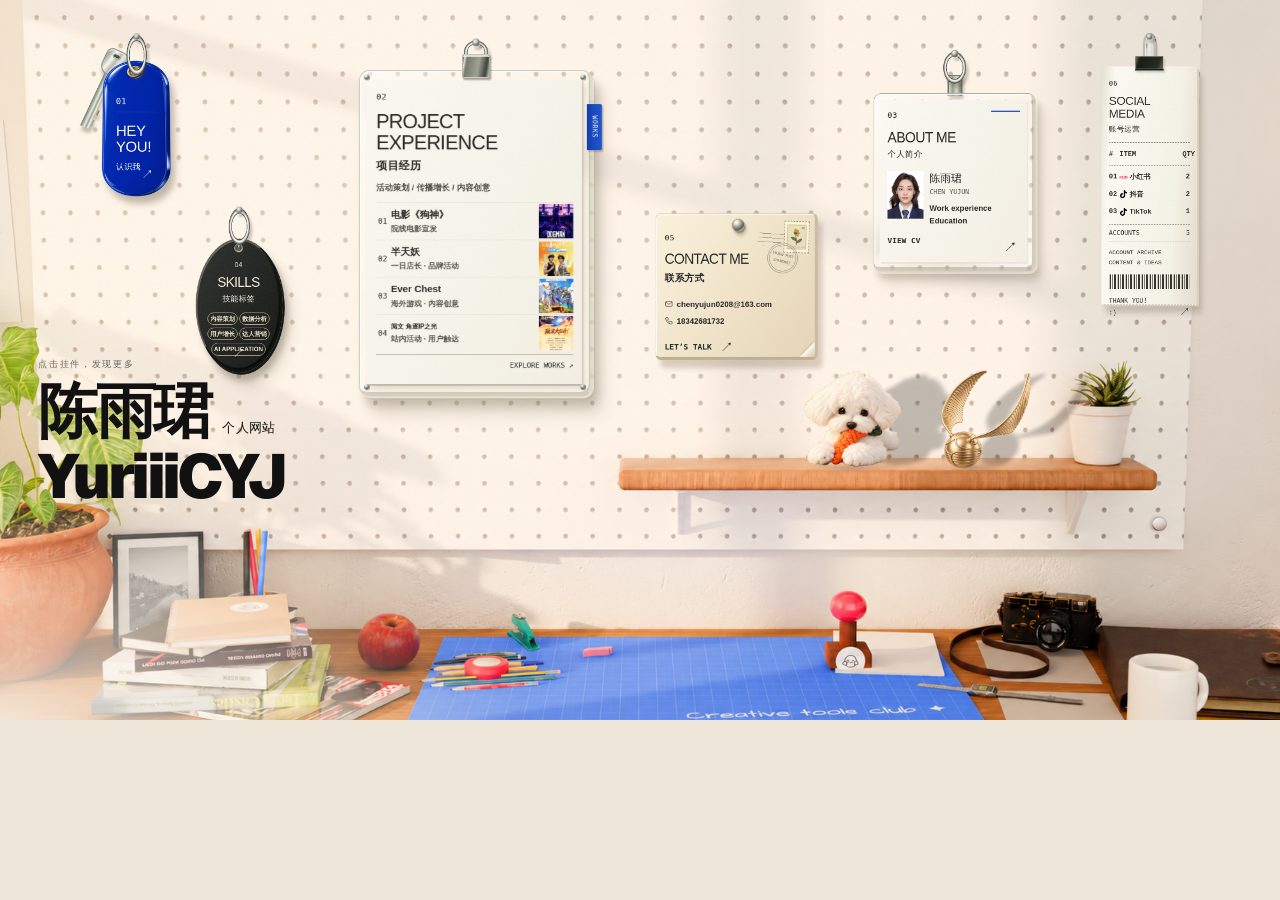
==== commit 0fab9d98: "Update homepage with puppy and golden snitch interactions and shadows" ====
--- a/index.html
+++ b/index.html
@@ -1,4 +1,4 @@
-<!doctype html><html lang="zh-CN"><head><meta charset="utf-8"><meta name="viewport" content="width=device-width,initial-scale=1"><meta name="description" content="陈雨珺的作品洞洞板：产品运营、内容运营与品牌传播。"><title>陈雨珺 · 个人网站</title><link rel="stylesheet" href="style.css"><link rel="stylesheet" href="home-refinements.css?v=20261012-4"><link rel="stylesheet" href="contact-refinements.css?v=20261014-3"><link rel="stylesheet" href="home-materials.css?v=20261013-2"><link rel="preload" as="image" href="assets/contact-paper.webp"><link rel="stylesheet" href="room.css?v=13"></head><body>
+<!doctype html><html lang="zh-CN"><head><meta charset="utf-8"><meta name="viewport" content="width=device-width,initial-scale=1"><meta name="description" content="陈雨珺的作品洞洞板：产品运营、内容运营与品牌传播。"><title>陈雨珺 · 个人网站</title><link rel="stylesheet" href="style.css"><link rel="stylesheet" href="home-refinements.css?v=20261012-4"><link rel="stylesheet" href="contact-refinements.css?v=20261014-3"><link rel="stylesheet" href="home-materials.css?v=20261013-2"><link rel="preload" as="image" href="assets/contact-paper.webp"><link rel="stylesheet" href="room.css?v=17"></head><body>
 <svg class="qr-filter-defs" width="0" height="0" aria-hidden="true" xmlns="http://www.w3.org/2000/svg"><defs><filter id="qr-ink" x="0" y="0" width="100%" height="100%" color-interpolation-filters="sRGB"><feColorMatrix type="matrix" values="0 0 0 0 0  0 0 0 0 0  0 0 0 0 0  -.2126 -.7152 -.0722 0 1"/></filter></defs></svg><div class="room-backdrop" aria-hidden="true"></div><div class="scene-entry"><main class="frame">
 <section class="board" aria-label="互动作品洞洞板"><div class="board-top">A LITTLE BOARD OF WHO I AM</div>
 <div class="object key-object"><span class="pin fixed-pin"></span><div class="key-assembly"><div class="hardware"><span class="ring"></span></div><div class="silver-key" aria-hidden="true"><span></span></div><button class="keytag" data-open="about"><span class="eyelet"></span><h2 class="tag-heading"><span class="tag-number">01</span>HEY<br>YOU!</h2><p class="tag-subtitle">认识我</p><div class="tiny">Know more<br>about me</div><span class="tag-action" aria-hidden="true"><span class="action-arrow">↗</span></span></button></div></div>
@@ -6,6 +6,6 @@
 <div class="object profile-object"><div class="hardware"><span class="pin"></span><span class="ring"></span></div><div class="strap"></div><button class="id-holder" data-open="profile"><div class="id-card"><div class="profile-heading"><h2 class="tag-heading"><span class="tag-number">03</span>ABOUT ME</h2><p class="tag-subtitle">个人简介</p></div><section><img src="assets/image1.jpeg.webp" alt="陈雨珺的照片"><span><b>陈雨珺</b><small>CHEN YUJUN</small><p>Work experience<br>Education</p></span></section><footer>VIEW CV <span class="tag-action" aria-hidden="true"><span class="action-arrow">↗</span></span></footer></div></button></div>
 <div class="object skills-object"><div class="hardware"><span class="pin"></span><span class="ring"></span></div><button class="black-tag" data-open="skills"><span class="eyelet"></span><h2 class="tag-heading"><span class="tag-number">04</span>SKILLS</h2><p class="tag-subtitle">技能标签</p><div class="pills"><span>内容策划</span><span>数据分析</span><span>用户增长</span><span>达人营销</span><span>AI APPLICATION</span></div><span class="tag-action" aria-hidden="true"><span class="action-arrow">↗</span></span></button></div>
 <div class="object contact-object pinned-object"><button class="postcard" data-open="contact" aria-label="查看联系方式"><span class="postcard-pin" aria-hidden="true"></span><span class="postcard-paper"><span class="postal-stamp" aria-hidden="true"><img src="assets/postage-flower.svg" alt=""></span><span class="postal-cancel" aria-hidden="true">YUJUN POST<br>SHANGHAI</span><h2 class="tag-heading"><span class="tag-number">05</span>CONTACT ME</h2><p class="tag-subtitle">联系方式</p><div class="postcard-details"><span><svg viewBox="0 0 24 24" fill="none" stroke="currentColor" stroke-width="1.5" aria-hidden="true"><rect x="3" y="5" width="18" height="14" rx="2"/><path d="m3 6 9 7 9-7"/></svg>chenyujun0208@163.com</span><span><svg viewBox="0 0 24 24" fill="none" stroke="currentColor" stroke-width="1.5" aria-hidden="true"><path d="M5 3h4l2 5-3 2c2 3 3 4 6 6l2-3 5 2v4c0 2-2 3-4 2C9 19 5 15 3 7 2 5 3 3 5 3Z"/></svg>18342681732</span></div><div class="postcard-address" aria-hidden="true"><span></span><span></span><span></span></div><footer>LET’S TALK <span aria-hidden="true">↗</span></footer></span></button></div>
-<div class="object accounts-object receipt-object"><span class="pin fixed-pin"></span><div class="receipt-assembly key-assembly"><div class="binder-clip" aria-hidden="true"><i></i><b></b><span></span></div><button class="receipt-tag" data-open="accounts" aria-label="查看账号运营"><h2 class="tag-heading"><span class="tag-number">06</span>SOCIAL<br>MEDIA</h2><p class="tag-subtitle">账号运营</p><div class="receipt-rule"></div><div class="receipt-items"><div class="receipt-columns"><span>#</span><span>ITEM</span><span>QTY</span></div><div><span>01</span><span class="receipt-platform"><img src="assets/logo-xiaohongshu.svg" alt="">小红书</span><span>2</span></div><div><span>02</span><span class="receipt-platform"><img src="assets/logo-tiktok.svg" alt="">抖音</span><span>2</span></div><div><span>03</span><span class="receipt-platform"><img src="assets/logo-tiktok.svg" alt="">TikTok</span><span>1</span></div></div><div class="receipt-total"><span>ACCOUNTS</span><span>5</span></div><div class="receipt-message">ACCOUNT ARCHIVE<br>CONTENT &amp; IDEAS</div><div class="receipt-barcode" aria-hidden="true"></div><footer><span>THANK YOU!<br>:)</span><span class="receipt-arrow" aria-hidden="true">↗</span></footer></button></div></div><div class="board-bottom">CONTENT · PEOPLE · POSSIBILITIES <span>EST. MY NEXT CHAPTER ↗</span></div></section></main><header class="site-signature"><p>点击挂件，发现更多</p><h1><span class="name-line">陈雨珺 <small>个人网站</small></span><span class="english-line">YuriiiCYJ</span></h1></header><img class="reference-shadow" data-shadow="robot" src="assets/otato/robot-shadow.webp" alt="" style="left:48.33333%;top:51.55556%;width:16.75%;height:14.37037%"><img class="reference-shadow" data-shadow="bot" src="assets/otato/bot-shadow.webp" alt="" style="left:58.16667%;top:52.88889%;width:15.41667%;height:12.74074%"><img class="reference-shadow" data-shadow="duck" src="assets/otato/duck-shadow.webp" alt="" style="left:74.75%;top:56.44444%;width:10.25%;height:9.33333%"><button class="reference-toy" data-toy="robot" aria-label="robot，悬停摇晃，点击跳跃" style="left:48.413925%;top:51.24506%;width:9.7452%;height:14.88644%;transform-origin:50% 87.96%"><img src="assets/otato/robot.webp" alt="" draggable="false"><span class="model-credit">Cute Little Robot · Felix Yadomi · CC BY 4.0</span></button><button class="reference-toy" data-toy="bot" aria-label="bot，悬停摇晃，点击跳跃" style="left:58.28766%;top:52.00776%;width:8.334%;height:13.45866%;transform-origin:50% 91.15%"><img src="assets/otato/bot.webp" alt="" draggable="false"><span class="model-credit">3D model · 逍遥开发小组 · CC BY 4.0</span></button><button class="reference-toy" data-toy="duck" aria-label="duck，悬停摇晃，点击跳跃" style="left:74.83698%;top:54.78272%;width:5.93646%;height:11.04518%;transform-origin:50% 85.38%"><img src="assets/otato/duck.webp" alt="" draggable="false"></button></div><div class="scene-note">随手拖动 · 松手摇摆</div><div class="arrival" aria-hidden="true"><span>YUJUN’S ROOM</span><i></i><p>让想法，慢慢发生。</p></div>
-<dialog id="modal" aria-labelledby="modal-title"><button class="close" aria-label="关闭弹窗">×</button><div id="modal-body"></div></dialog><div class="toast" role="status"></div><script src="app.js?v=20261014-2"></script><script src="room.js?v=12"></script></body></html>
+<div class="object accounts-object receipt-object"><span class="pin fixed-pin"></span><div class="receipt-assembly key-assembly"><div class="binder-clip" aria-hidden="true"><i></i><b></b><span></span></div><button class="receipt-tag" data-open="accounts" aria-label="查看账号运营"><h2 class="tag-heading"><span class="tag-number">06</span>SOCIAL<br>MEDIA</h2><p class="tag-subtitle">账号运营</p><div class="receipt-rule"></div><div class="receipt-items"><div class="receipt-columns"><span>#</span><span>ITEM</span><span>QTY</span></div><div><span>01</span><span class="receipt-platform"><img src="assets/logo-xiaohongshu.svg" alt="">小红书</span><span>2</span></div><div><span>02</span><span class="receipt-platform"><img src="assets/logo-tiktok.svg" alt="">抖音</span><span>2</span></div><div><span>03</span><span class="receipt-platform"><img src="assets/logo-tiktok.svg" alt="">TikTok</span><span>1</span></div></div><div class="receipt-total"><span>ACCOUNTS</span><span>5</span></div><div class="receipt-message">ACCOUNT ARCHIVE<br>CONTENT &amp; IDEAS</div><div class="receipt-barcode" aria-hidden="true"></div><footer><span>THANK YOU!<br>:)</span><span class="receipt-arrow" aria-hidden="true">↗</span></footer></button></div></div><div class="board-bottom">CONTENT · PEOPLE · POSSIBILITIES <span>EST. MY NEXT CHAPTER ↗</span></div></section></main><header class="site-signature"><p>点击挂件，发现更多</p><h1><span class="name-line">陈雨珺 <small>个人网站</small></span><span class="english-line">YuriiiCYJ</span></h1></header><span class="reference-shadow desk-toy-shadow" data-shadow="puppy" aria-hidden="true"><img class="cast-shadow" src="assets/props/puppy-carrot.png" alt="" draggable="false"></span><button class="reference-toy" data-toy="puppy" aria-label="叼胡萝卜的小狗" style="transform-origin:50% 94%"><img src="assets/props/puppy-carrot.png" alt="" draggable="false"></button><span class="reference-shadow desk-toy-shadow" data-shadow="snitch" aria-hidden="true"><img class="cast-shadow" src="assets/props/golden-snitch-soft.png" alt="" draggable="false"></span><button class="reference-toy" data-toy="snitch" aria-label="金色飞贼" style="transform-origin:39% 94%"><img src="assets/props/golden-snitch-soft.png" alt="" draggable="false"></button></div><div class="scene-note">随手拖动 · 松手摇摆</div><div class="arrival" aria-hidden="true"><span>YUJUN’S ROOM</span><i></i><p>让想法，慢慢发生。</p></div>
+<dialog id="modal" aria-labelledby="modal-title"><button class="close" aria-label="关闭弹窗">×</button><div id="modal-body"></div></dialog><div class="toast" role="status"></div><script src="app.js?v=20261014-2"></script><script src="room.js?v=15"></script></body></html>
 
--- a/room.css
+++ b/room.css
@@ -48,8 +48,9 @@
 .reference-toy>img{display:block;width:100%;height:100%;pointer-events:none}
 .reference-shadow{position:absolute;pointer-events:none;z-index:2}
 .reference-toy:focus-visible{outline:2px dashed #413528;outline-offset:4px;border-radius:20px}
-.model-credit{position:absolute;bottom:100%;left:50%;transform:translateX(-50%);white-space:nowrap;padding:5px 8px;border-radius:20px;background:#111d;color:#fff;font:9px monospace;opacity:0;pointer-events:none;transition:opacity .2s}
-.reference-toy:hover .model-credit,.reference-toy:focus-visible .model-credit{opacity:1}
+.desk-toy-shadow{overflow:visible}
+.desk-toy-shadow:before{content:'';position:absolute;left:21%;bottom:0;width:42%;height:7%;border-radius:50%;background:radial-gradient(ellipse,#59402c55, #59402c20 45%,transparent 74%);filter:blur(2px)}
+.desk-toy-shadow>.cast-shadow{position:absolute;inset:0;width:100%;height:100%;object-fit:contain;opacity:.24;filter:brightness(0) blur(3.5px);transform:translate(30%,-2%) skewX(-17deg) scaleY(.94);transform-origin:39% 94%}
 .reference-toy.wiggle{animation:.9s cubic-bezier(.3,.7,.4,1) toy-wiggle}.reference-toy.hop{animation:.7s cubic-bezier(.3,.7,.4,1) toy-hop}.reference-shadow.wiggle{animation:.9s cubic-bezier(.3,.7,.4,1) shadow-wiggle}.reference-shadow.hop{animation:.7s cubic-bezier(.3,.7,.4,1) shadow-hop}
 @keyframes toy-wiggle{0%{transform:rotate(0)}20%{transform:rotate(-7deg)}45%{transform:rotate(5deg)}70%{transform:rotate(-2.5deg)}100%{transform:rotate(0)}}
 @keyframes toy-hop{0%{transform:scale(1)}18%{transform:scale(1.12,.86)}45%{transform:translateY(-22%) scale(.94,1.08) rotate(8deg)}70%{transform:translateY(0) scale(1.08,.92)}100%{transform:scale(1)}}
@@ -205,3 +206,7 @@
  body .frame .board .profile-object{margin-top:25px;transform:scale(.9)}
  body .frame .board .contact-object{margin-top:270px;transform:scale(.9)}
 }
+
+.reference-toy[data-toy=snitch]>img{object-fit:contain}
+
+.desk-toy-shadow[data-shadow=puppy]:before{left:16%;width:68%}.desk-toy-shadow[data-shadow=puppy]>.cast-shadow{transform-origin:50% 94%}
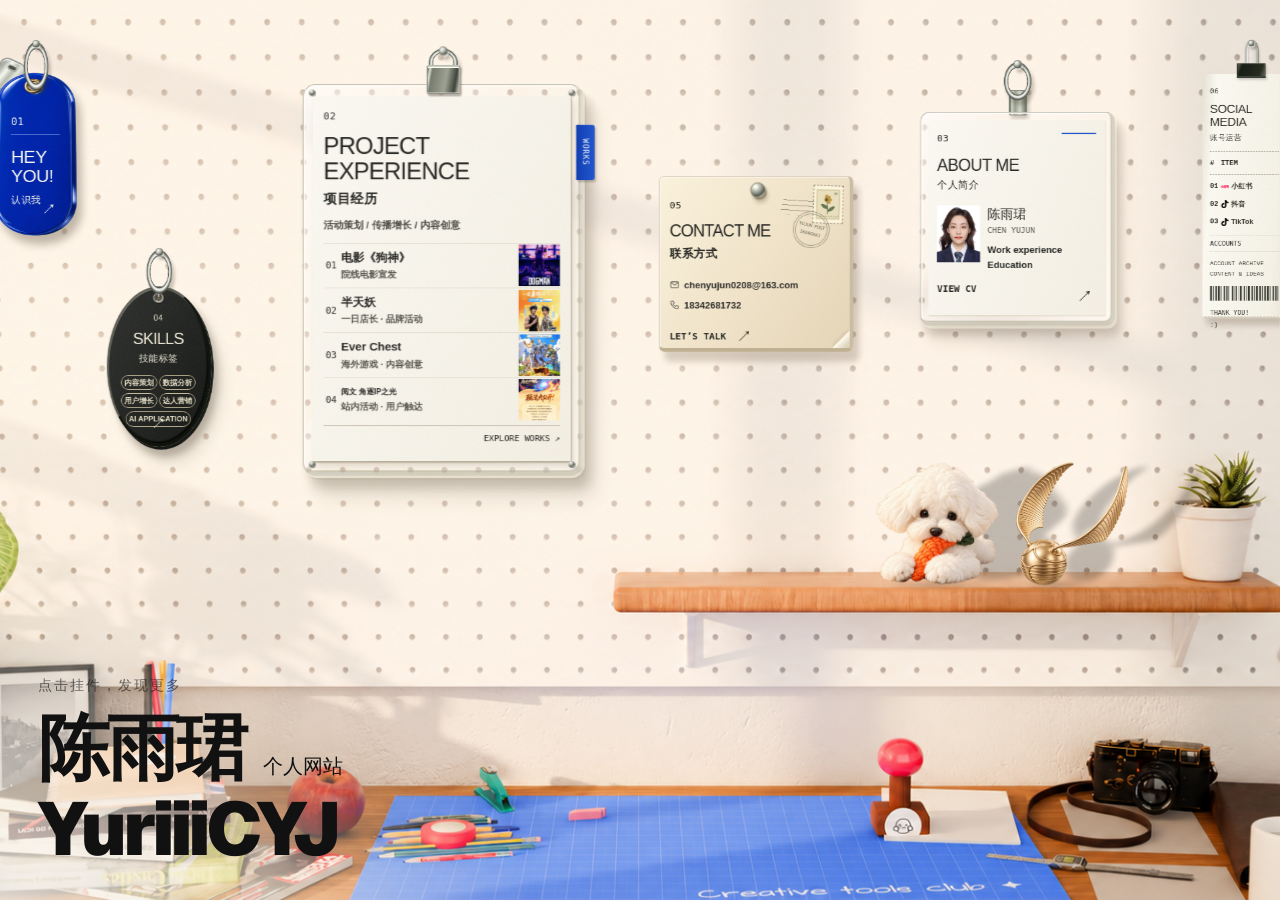
==== commit 8446bed3: "Fit desktop background and show complete homepage on portrait phones" ====
--- a/index.html
+++ b/index.html
@@ -1,4 +1,4 @@
-<!doctype html><html lang="zh-CN"><head><meta charset="utf-8"><meta name="viewport" content="width=device-width,initial-scale=1"><meta name="description" content="陈雨珺的作品洞洞板：产品运营、内容运营与品牌传播。"><title>陈雨珺 · 个人网站</title><link rel="stylesheet" href="style.css"><link rel="stylesheet" href="home-refinements.css?v=20261012-4"><link rel="stylesheet" href="contact-refinements.css?v=20261014-3"><link rel="stylesheet" href="home-materials.css?v=20261013-2"><link rel="preload" as="image" href="assets/contact-paper.webp"><link rel="stylesheet" href="room.css?v=17"></head><body>
+<!doctype html><html lang="zh-CN"><head><meta charset="utf-8"><meta name="viewport" content="width=device-width,initial-scale=1"><meta name="description" content="陈雨珺的作品洞洞板：产品运营、内容运营与品牌传播。"><title>陈雨珺 · 个人网站</title><link rel="stylesheet" href="style.css"><link rel="stylesheet" href="home-refinements.css?v=20261012-4"><link rel="stylesheet" href="contact-refinements.css?v=20261014-3"><link rel="stylesheet" href="home-materials.css?v=20261013-2"><link rel="preload" as="image" href="assets/contact-paper.webp"><link rel="stylesheet" href="room.css?v=21"></head><body>
 <svg class="qr-filter-defs" width="0" height="0" aria-hidden="true" xmlns="http://www.w3.org/2000/svg"><defs><filter id="qr-ink" x="0" y="0" width="100%" height="100%" color-interpolation-filters="sRGB"><feColorMatrix type="matrix" values="0 0 0 0 0  0 0 0 0 0  0 0 0 0 0  -.2126 -.7152 -.0722 0 1"/></filter></defs></svg><div class="room-backdrop" aria-hidden="true"></div><div class="scene-entry"><main class="frame">
 <section class="board" aria-label="互动作品洞洞板"><div class="board-top">A LITTLE BOARD OF WHO I AM</div>
 <div class="object key-object"><span class="pin fixed-pin"></span><div class="key-assembly"><div class="hardware"><span class="ring"></span></div><div class="silver-key" aria-hidden="true"><span></span></div><button class="keytag" data-open="about"><span class="eyelet"></span><h2 class="tag-heading"><span class="tag-number">01</span>HEY<br>YOU!</h2><p class="tag-subtitle">认识我</p><div class="tiny">Know more<br>about me</div><span class="tag-action" aria-hidden="true"><span class="action-arrow">↗</span></span></button></div></div>
@@ -7,5 +7,5 @@
 <div class="object skills-object"><div class="hardware"><span class="pin"></span><span class="ring"></span></div><button class="black-tag" data-open="skills"><span class="eyelet"></span><h2 class="tag-heading"><span class="tag-number">04</span>SKILLS</h2><p class="tag-subtitle">技能标签</p><div class="pills"><span>内容策划</span><span>数据分析</span><span>用户增长</span><span>达人营销</span><span>AI APPLICATION</span></div><span class="tag-action" aria-hidden="true"><span class="action-arrow">↗</span></span></button></div>
 <div class="object contact-object pinned-object"><button class="postcard" data-open="contact" aria-label="查看联系方式"><span class="postcard-pin" aria-hidden="true"></span><span class="postcard-paper"><span class="postal-stamp" aria-hidden="true"><img src="assets/postage-flower.svg" alt=""></span><span class="postal-cancel" aria-hidden="true">YUJUN POST<br>SHANGHAI</span><h2 class="tag-heading"><span class="tag-number">05</span>CONTACT ME</h2><p class="tag-subtitle">联系方式</p><div class="postcard-details"><span><svg viewBox="0 0 24 24" fill="none" stroke="currentColor" stroke-width="1.5" aria-hidden="true"><rect x="3" y="5" width="18" height="14" rx="2"/><path d="m3 6 9 7 9-7"/></svg>chenyujun0208@163.com</span><span><svg viewBox="0 0 24 24" fill="none" stroke="currentColor" stroke-width="1.5" aria-hidden="true"><path d="M5 3h4l2 5-3 2c2 3 3 4 6 6l2-3 5 2v4c0 2-2 3-4 2C9 19 5 15 3 7 2 5 3 3 5 3Z"/></svg>18342681732</span></div><div class="postcard-address" aria-hidden="true"><span></span><span></span><span></span></div><footer>LET’S TALK <span aria-hidden="true">↗</span></footer></span></button></div>
 <div class="object accounts-object receipt-object"><span class="pin fixed-pin"></span><div class="receipt-assembly key-assembly"><div class="binder-clip" aria-hidden="true"><i></i><b></b><span></span></div><button class="receipt-tag" data-open="accounts" aria-label="查看账号运营"><h2 class="tag-heading"><span class="tag-number">06</span>SOCIAL<br>MEDIA</h2><p class="tag-subtitle">账号运营</p><div class="receipt-rule"></div><div class="receipt-items"><div class="receipt-columns"><span>#</span><span>ITEM</span><span>QTY</span></div><div><span>01</span><span class="receipt-platform"><img src="assets/logo-xiaohongshu.svg" alt="">小红书</span><span>2</span></div><div><span>02</span><span class="receipt-platform"><img src="assets/logo-tiktok.svg" alt="">抖音</span><span>2</span></div><div><span>03</span><span class="receipt-platform"><img src="assets/logo-tiktok.svg" alt="">TikTok</span><span>1</span></div></div><div class="receipt-total"><span>ACCOUNTS</span><span>5</span></div><div class="receipt-message">ACCOUNT ARCHIVE<br>CONTENT &amp; IDEAS</div><div class="receipt-barcode" aria-hidden="true"></div><footer><span>THANK YOU!<br>:)</span><span class="receipt-arrow" aria-hidden="true">↗</span></footer></button></div></div><div class="board-bottom">CONTENT · PEOPLE · POSSIBILITIES <span>EST. MY NEXT CHAPTER ↗</span></div></section></main><header class="site-signature"><p>点击挂件，发现更多</p><h1><span class="name-line">陈雨珺 <small>个人网站</small></span><span class="english-line">YuriiiCYJ</span></h1></header><span class="reference-shadow desk-toy-shadow" data-shadow="puppy" aria-hidden="true"><img class="cast-shadow" src="assets/props/puppy-carrot.png" alt="" draggable="false"></span><button class="reference-toy" data-toy="puppy" aria-label="叼胡萝卜的小狗" style="transform-origin:50% 94%"><img src="assets/props/puppy-carrot.png" alt="" draggable="false"></button><span class="reference-shadow desk-toy-shadow" data-shadow="snitch" aria-hidden="true"><img class="cast-shadow" src="assets/props/golden-snitch-soft.png" alt="" draggable="false"></span><button class="reference-toy" data-toy="snitch" aria-label="金色飞贼" style="transform-origin:39% 94%"><img src="assets/props/golden-snitch-soft.png" alt="" draggable="false"></button></div><div class="scene-note">随手拖动 · 松手摇摆</div><div class="arrival" aria-hidden="true"><span>YUJUN’S ROOM</span><i></i><p>让想法，慢慢发生。</p></div>
-<dialog id="modal" aria-labelledby="modal-title"><button class="close" aria-label="关闭弹窗">×</button><div id="modal-body"></div></dialog><div class="toast" role="status"></div><script src="app.js?v=20261014-2"></script><script src="room.js?v=15"></script></body></html>
+<dialog id="modal" aria-labelledby="modal-title"><button class="close" aria-label="关闭弹窗">×</button><div id="modal-body"></div></dialog><div class="toast" role="status"></div><script src="app.js?v=20261014-2"></script><script src="room.js?v=19"></script></body></html>
 
--- a/room.css
+++ b/room.css
@@ -210,3 +210,70 @@
 .reference-toy[data-toy=snitch]>img{object-fit:contain}
 
 .desk-toy-shadow[data-shadow=puppy]:before{left:16%;width:68%}.desk-toy-shadow[data-shadow=puppy]>.cast-shadow{transform-origin:50% 94%}
+
+/* The photograph covers the viewport; cards have their own fixed-size layout. */
+@media(min-width:701px){
+ html:has(.scene-entry),body:has(.scene-entry){height:100%;overflow:hidden;background:#eee6d8}
+ .scene-entry{position:fixed;inset:0;width:100%;height:100dvh;min-height:0;margin:0;transform:none;background-image:url('assets/otato/plate-clean.png');background-size:var(--background-size,cover);background-position:var(--background-position,center);background-repeat:no-repeat}
+ body .frame .board .contact-object{margin-top:170px}
+ body .frame .board .receipt-object{transform:scale(.68)}
+ .scene-entry .site-signature{top:auto;bottom:4%;left:3%}
+}
+@media(min-width:701px) and (max-width:1700px) and (min-height:501px){
+ body .frame{width:1728px!important;left:50%;margin-left:-864px;transform:scale(.8);transform-origin:50% 0}
+ .scene-entry .site-signature h1{font-size:72px}
+}
+/* Fixed compact layout for very short windows, without scaling the scene. */
+@media(min-width:701px) and (max-height:500px){
+ body .frame{position:absolute;left:12px;top:10px;width:1120px!important;margin:0;transform:none}
+ body .frame .board{display:block;height:230px;padding:0}
+ body .frame .board .object{position:absolute;top:0;margin:0;transform-origin:0 0;justify-self:auto}
+ body .frame .board .key-object{left:0;width:230px!important;transform:scale(.55)}
+ body .frame .board .skills-object{left:180px;width:175px!important;transform:scale(.55)}
+ body .frame .board .works-object{left:350px;width:365px!important;transform:scale(.38)}
+ body .frame .board .profile-object{left:550px;width:270px!important;transform:scale(.46)}
+ body .frame .board .contact-object{left:750px;width:275px!important;transform:scale(.46)}
+ body .frame .board .receipt-object{left:950px;width:200px!important;transform:scale(.33)}
+ .scene-entry .site-signature{left:auto;right:24px;bottom:12px;max-width:370px}
+ .scene-entry .site-signature h1{font-size:38px}
+ .scene-entry .site-signature h1 .name-line small{font-size:13px}
+ .scene-entry .site-signature p{font-size:10px;margin-bottom:7px}
+}
+
+/* Phones show the complete desktop composition with space above and below. */
+@media(max-width:700px){
+ html:has(.scene-entry),body:has(.scene-entry){width:100%;height:100%;min-height:0;overflow:hidden;background:#eee6d8}
+ .scene-entry{position:fixed;inset:auto;left:calc((100vw - 1920px * var(--portrait-scale))/2);top:calc((100dvh - 1080px * var(--portrait-scale))/2);width:1920px;height:1080px;min-height:0;margin:0;padding:0;transform:scale(var(--portrait-scale));transform-origin:0 0;background:#eee6d8 url('assets/otato/plate-clean.png') center/100% 100% no-repeat}
+ .scene-entry:before{display:block;background:radial-gradient(ellipse 52% 43% at 0% 100%,#f6f2ebe0,#f6f2eb70 45%,transparent 80%)}
+ .scene-entry:after{display:none}
+ body .frame{position:relative;inset:auto;width:90%!important;max-width:none;height:auto;min-height:0;margin:0 auto;padding:0;transform:none}
+ body .frame .board{position:relative;display:grid;grid-template-columns:360px 400px 270px 270px 200px;grid-template-rows:260px 260px;column-gap:57px;row-gap:0;width:100%;height:auto;padding:50px 0 0;background:none!important}
+ body .frame .board .object{position:relative;inset:auto;width:100%!important;max-width:none;margin:0;justify-self:center;align-self:start;transform-origin:50% 0}
+ body .frame .board .key-object{grid-column:1;grid-row:1;transform:translateX(-71px) scale(.8)}
+ body .frame .board .skills-object{grid-column:1;grid-row:2;max-width:160px;margin-left:166px;transform:scale(.84)}
+ body .frame .board .works-object{grid-column:2;grid-row:1/3;max-width:365px;margin-top:8px;transform:scale(.96)}
+ body .frame .board .profile-object{grid-column:4;grid-row:1/3;max-width:270px;margin-top:25px;transform:scale(.9)}
+ body .frame .board .contact-object{grid-column:3;grid-row:1/3;max-width:275px;margin-top:170px;transform:scale(.9)}
+ body .frame .board .receipt-object{grid-column:5;grid-row:1/3;max-width:180px;transform:scale(.68)}
+ .frame .silver-key{left:calc(50% - 87px)}
+ .frame .black-tag{width:175px;left:calc(50% - 74px);height:275px;transform:none}
+ .frame .black-tag .tag-heading{font-size:27px}
+ .frame .pills span{font-size:11px}
+ .frame .clear-badge{height:510px}
+ .frame .work-paper h1.tag-heading{font-size:31px}
+ .frame .project-list span{font-size:15px}
+ .frame .project-list small{font-size:12px}
+ .frame .postcard-details>span{font-size:11px}
+ .frame .postcard,.frame .postcard-paper{height:260px}
+ .frame .receipt-tag{height:446px}
+ .hanging-rail{top:20px;height:15px}
+ .scene-entry .site-signature{position:absolute;left:3%;right:auto;top:auto;bottom:4%;max-width:45%}
+ .scene-entry .site-signature h1{font-size:89.6px}
+ .scene-entry .site-signature h1 .name-line small{font-size:20px}
+ .scene-entry .site-signature p{font-size:14px;margin-bottom:17.6px;letter-spacing:2px}
+ .scene-entry .reference-toy,.scene-entry .reference-shadow{display:block}
+ dialog{max-width:calc(100vw - 20px);max-height:90dvh;overflow:auto;overscroll-behavior:contain}
+ .cv-modal .resume-columns{display:block;height:auto}
+ .cv-modal .resume-page{padding:28px 20px}
+ .cv-modal .resume-education,.cv-modal .resume-experience,.cv-modal .resume-games{height:auto;min-height:0;max-height:none;padding:18px 0;overflow:visible;border:0;border-bottom:1px solid #c9c4b7}
+}
